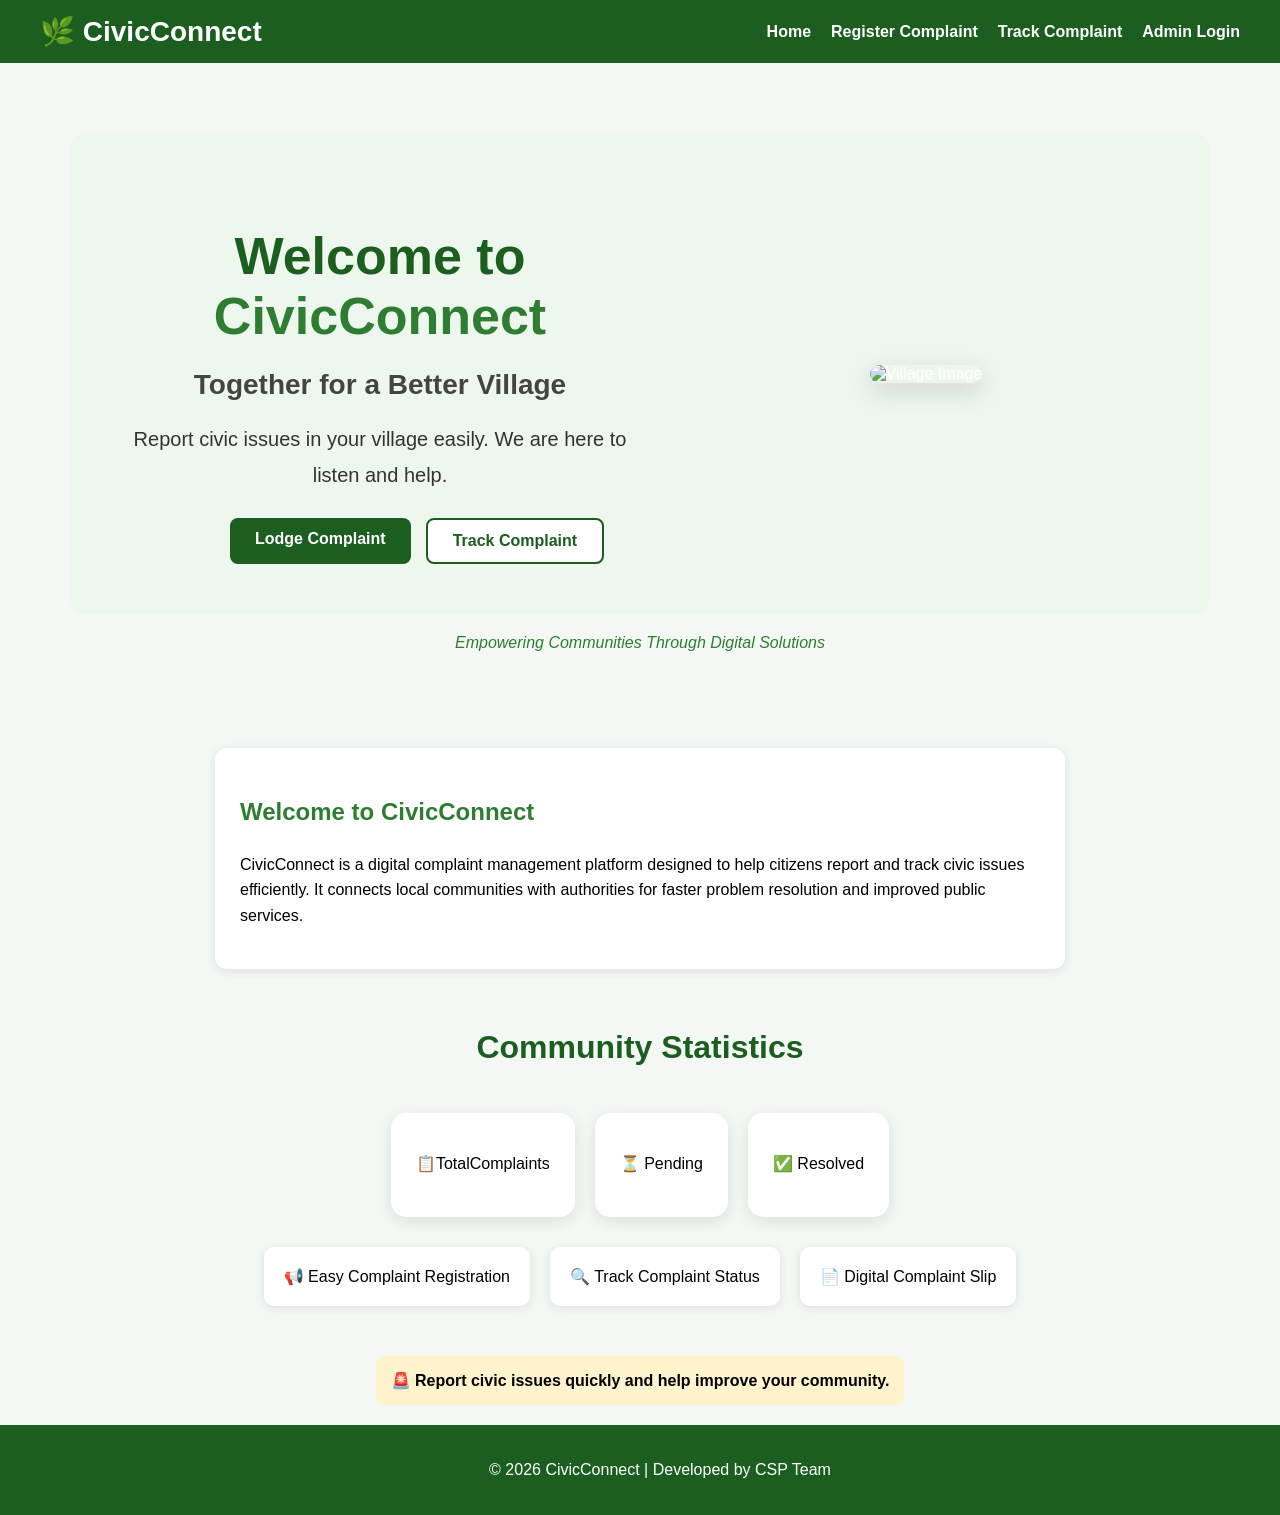
==== index.html @ 71b3e4e4 "Add files via upload" ====
<!DOCTYPE html>
<html lang="en">
<head>
    <meta charset="UTF-8">
    <meta name="viewport" content="width=device-width, initial-scale=1.0">
    <title>CivicConnect</title>
    <link rel="stylesheet" href="style.css">
</head>
<body>
    <nav>
       <h2>🌿 CivicConnect</h2>

      <ul>
        <li><a href="index.html">Home</a></li>
        <li><a href="complaint.html">Register Complaint</a></li>
        <li><a href="track.html">Track Complaint</a></li>
        <li><a href="admin.html">Admin Login</a></li>
      </ul>
    </nav>

<div class="container">

   <section class="hero">

    <div class="hero-text">
        <h1>Welcome to <span>CivicConnect</span></h1>

        <h2>Together for a Better Village</h2>

        <p>
            Report civic issues in your village easily.
            We are here to listen and help.
        </p>

        <div class="hero-buttons">
            <a href="complaint.html" class="btn">Lodge Complaint</a>
            <a href="track.html" class="btn secondary-btn">Track Complaint</a>
        </div>
    </div>

    <div class="hero-image">
        <img src="images/Village.png" alt="Village Image">
    </div>

</section>
<p class="motto">
    Empowering Communities Through Digital Solutions
</p>

</div>
<div class="welcome-box">

    <h2>Welcome to CivicConnect</h2>

    <p>
        CivicConnect is a digital complaint management platform
        designed to help citizens report and track civic issues
        efficiently. It connects local communities with authorities
        for faster problem resolution and improved public services.
    </p>

</div>
<h2 class="section-title">Community Statistics</h2>
<div class="cards">

    <div class="card">
        
        <p>📋TotalComplaints</p>
        <h3 id="totalComplaints"></h3>
    </div>

    <div class="card">
          <p>⏳ Pending</p>
            <h3 id="pendingComplaints"></h3>
    </div>

    <div class="card">
          <p>✅ Resolved</p>
          <h3 id ="resolvedComplaints"></h3>
    </div>

    
</div>
<div class="features">

    <div class="feature">
        📢 Easy Complaint Registration
    </div>

    <div class="feature">
        🔍 Track Complaint Status
    </div>

    <div class="feature">
        📄 Digital Complaint Slip
    </div>

</div>
<div class="announcement">
    🚨 Report civic issues quickly and help improve your community.
</div>
<footer>
    <p>© 2026 CivicConnect | Developed by CSP Team</p>
</footer>
<script>
async function loadHomeStats(){

    const res = await fetch("http://127.0.0.1:5000/stats");
    const data = await res.json();

    document.getElementById("totalComplaints").innerText = data.total;
    document.getElementById("pendingComplaints").innerText = data.pending;
    document.getElementById("resolvedComplaints").innerText = data.resolved;
}

loadHomeStats();
</script>
<script src="script.js"></script>
</body>
</html>
---- style.css ----
body{
    margin:0;
    font-family:Arial, sans-serif;
    background:#f4f8f4;
}

.container{
    text-align:center;
    padding:50px;
    margin-top:0;
}

h1{
    color:#2e7d32;
    font-size:48px;
}

.subtitle{
    font-size:22px;
    color:#444;
}

.tagline{
    color:#666;
    margin-bottom:30px;
}

button{
    background:#2e7d32;
    color:white;
    border:none;
    padding:12px 25px;
    border-radius:8px;
    cursor:pointer;
    font-size:16px;
    transition:0.3s;
}

button:hover{
    transform:scale(1.05);
    background:#1b5e20 ;
    transform:translateY(-2px) ;
    transition:0.3s;
}

.categories{
    margin-top:60px;
}

.cards{
    display:flex;
    flex-wrap:wrap;
    justify-content:center;
    gap:20px;
    margin-top:20px;
}

.card{
    background:white;
    padding:25px;
    border-radius:15px;
    box-shadow:0px 4px 15px rgba(0,0,0,0.1);
    text-align:center;
    transition:0.3s;
}

.card:hover{
    transform:translateY(-5px);
}
.card h3{
    color:#2e7d32;
}
input,
select,
textarea{
    width:300px;
    padding:10px;
    margin:5px;
    border-radius:5px;
    border:1px solid #ccc;
}
nav{
    background:#1b5e20;
    color:white;
    display:flex;
    justify-content:space-between;
    align-items:center;
    padding:15px 40px;
}

nav h2{
    margin:0;
    color:white;
    font-size:28px;
}

nav ul{
    list-style:none;
    display:flex;
    gap:20px;
    margin:0;
    padding:0;
}

nav a{
    color:white;
    text-decoration:none;
    font-weight:bold;
    font-size:16px;
}

nav a:hover{
    text-decoration:underline;
}
footer{
    background:#1b5e20;
    color:white;
    text-align:center;
    padding:20px;
    margin-top:30px;
    width:100%;
}
.hero{
    padding:40px 20px;
}

.hero h1{
    font-size:45px;
    margin-bottom:10px;
}

.subtitle{
    font-size:22px;
    color:#444;
}

.tagline{
    font-size:18px;
    color:#666;
    margin-bottom:30px;
}
.form-card{
    background:white;
    width:90%;
    max-width:950px ;
    margin:auto;
    padding:30px;
    border-radius:12px;
    box-shadow:0px 2px 10px rgba(0,0,0,0.15);
}
.hero{
    background: linear-gradient(135deg,#1b5e20,#2e7d32);
    color:white;
    padding:50px 20px;
    border-radius:15px;
    margin-top:20px;
}

.hero h1{
    font-size:45px;
    margin-bottom:10px;
    color: white;
}

.subtitle{
    font-size:24px;
    color:#f0fdf4
}

.tagline{
    font-size:18px;
    color:#e8f5e9;
}
.welcome-box{
    background:white;
    padding:25px;
    margin:30px auto;
    border-radius:12px;
    box-shadow:0px 2px 10px rgba(0,0,0,0.1);
    max-width:800px;
    font-size:16px;
    line-height:1.6;
}

.welcome-box h2{
    color:#2e7d32;
}
.announcement{
    background:#fff3cd;
    padding:15px;
    margin:20px auto;
    max-width:800px;
    border-radius:8px;
    font-weight:bold;
}
.hero{
    display:flex;
    justify-content:space-between;
    align-items:center;
    padding:50px;
    background:#eef7ee;
    border-radius:15px;
    margin:20px;
}

.hero-text{
    width:50%;
}

.hero-text h1{
    font-size:52px;
    color:#1b5e20;
    margin-bottom:10px;
    font-weight:700 ;
}

.hero-text span{
    color:#2e7d32;
}

.hero-text h2{
    font-size:28px;
    color:#444;
    margin-bottom:20px;
}

.hero-text p{
    font-size:20px;
    line-height:1.8;
    margin-bottom:25px;
    color:#333333;
    font-weight:500;
}

.hero-buttons{
    display:flex;
    gap:15px;
    margin-left:110px;
}

.btn{
    background:#1b5e20;
    color:white;
    padding:12px 25px;
    text-decoration:none;
    border-radius:8px;
    font-weight:bold;
    transition:0.3s ;
}
.btn:hover{
    transform:translateY(-3px);
}

.secondary-btn{
    background:white;
    color:#1b5e20;
    border:2px solid #1b5e20;
}

.hero-image{
    width:45%;
    text-align:center;
}

.hero-image img{
    width:100%;
    max-width:450px;
    border-radius:20px ;
    box-shadow:0px 8px 25px rgba(0,0,0,0.15) ;
}
.hero-image img{
    width:100%;
    max-width:600px;
    transition:0.3s;
}

.hero-image img:hover{
    transform:scale(1.03);
}
.features{
    display:flex;
    justify-content:center;
    gap:20px;
    margin:30px 0;
}

.feature{
    background:white;
    padding:20px;
    border-radius:10px;
    box-shadow:0px 2px 10px rgba(0,0,0,0.1);
}
.section-title{
    text-align:center;
    color:#1b5e20;
    font-size:32px;
    margin-top:30px;
}
.motto{
    color:#2e7d32;
    font-style:italic;
    margin-top:10px;
}
/* Complaint Page */

.complaint-container{
    max-width:800px;
    margin:40px auto;
    background:#ffffff;
    padding:30px;
    border-radius:20px;
    box-shadow:0 5px 20px rgba(0,0,0,0.1);
    width:90% ;
}

.complaint-container h1{
    text-align:center;
    color:#2e7d32;
    margin-bottom:10px;
}

.subtitle{
    text-align:center;
    color:#666;
    margin-bottom:30px;
}

label{
    display:block;
    margin-top:15px;
    font-weight:bold;
    font-size:16px ;
    font-weight:600 ;
    color: #333;
}

input,
select,
textarea{
    width:100%;
    padding:12px;
    margin-top:5px;
    border:1px solid #ddd;
    border-radius:8px;
    box-sizing:border-box;
}

.submit-btn{
    background:#2e7d32;
    color:white;
    border:none;
    padding:14px 30px;
    border-radius:8px;
    margin-top:20px;
    cursor:pointer;
    font-size:16px;
    font-weight: bold;
}

.submit-btn:hover{
    background:#1b5e20;
}
.form-header{
    height:8px;
    background:#2e7d32;
    border-radius:10px 10px 0 0;
    margin:-30px -30px 20px -30px;
}
.complaint-layout{
    display:flex;
    gap:50px;
    align-items:flex-start;
}

.form-section{
    flex:3;
}

.category-section{
    background:#f1f8f4;
    border-left:4px solid #2e7d32;
    border-radius:12px;
    padding:20px;
}
input,
select,
textarea{
    width:100%;
    box-sizing:border-box;
}

.form-section{
    flex:2;
}

.category-section{
    flex:1;
    background:#f8f9fa;
    padding:20px;
    border-radius:15px;
    box-shadow:0 4px 10px rgba(0,0,0,0.08);
    min-height:280px ;
}

.category-section h3{
    color:#2e7d32;
    margin-bottom:15px;
}

.category-section p{
    margin:12px 0;
    font-weight:500;
}
.note{
    margin-top:20px;
    padding:12px;
    background:#e8f5e9;
    border-radius:8px;
    color:#2e7d32;
}
.complaint-container{
    display:flex;
    gap:30px;
    justify-content:center;
    align-items:flex-start;
    max-width:1100px;
    margin:auto;
    padding:40px 20px;
}

.form-section{
    flex:2;
}

.category-section{
    flex:1;
    background:white;
    padding:20px;
    border-radius:12px;
    box-shadow:0 4px 15px rgba(0,0,0,0.1);
}
input,
select,
textarea{
    width:100%;
    padding:12px;
    border:1px solid #ccc;
    border-radius:8px;
    margin-top:5px;
}

input:focus,
select:focus,
textarea:focus{
    border-color:#2e7d32;
    outline:none;
    box-shadow:0 0 5px rgba(46,125,50,0.3);
}
.category-card{
    background:white;
    padding:25px;
    border-radius:15px;
    box-shadow:0 4px 15px rgba(0,0,0,0.08);
}
.complaint-layout{
    display:flex;
    gap:30px;
    align-items:flex-start;
}

.form-section{
    width: 60%;
    flex: 4;
}
.right-panel{
    width: 40%;
}

.category-section{
    background: linear-gradient(135deg,#f5fff5,#e8f5e9);
    padding: 25px;
    border-radius: 15px;
    box-shadow: 0 5px 15px rgba(0,0,0,0.1);
    border-left: 5px solid #2e7d32;
    flex: 1;
    max-width:250px ;
}
.category-section h3{
    color:#1b5e20;
    margin-bottom:15px;
}

.category-section p{
    margin:12px 0;
}
@media (max-width: 768px) {
  .complaint-layout {
    flex-direction: column;
  }
}
.right-panel{
    display:flex;
    flex-direction:column;
    gap:20px;
}

.category-section{
    background:#ffffff;
    padding:20px;
    border-radius:12px;
    box-shadow:0 2px 10px rgba(0,0,0,0.08);
}

.info-box{
    background:#f1f8f4;
    padding:15px;
    border-radius:12px;
    border-left:4px solid #2e7d32;
    box-shadow:0 2px 10px rgba(0,0,0,0.08);
    max-width:250 px ;
}
.right-panel{
    display:flex;
    flex-direction:column;
    gap:20px;
}

.category-section{
    background:#ffffff;
    padding:20px;
    border-radius:12px;
    box-shadow:0 2px 10px rgba(0,0,0,0.08);
}

.info-box{
    background:#f1f8f4;
    padding:15px;
    border-radius:12px;
    border-left:4px solid #2e7d32;
    box-shadow:0 2px 10px rgba(0,0,0,0.08);
}
.category-section,
.info-box{
    background:#f8fff8;
    padding:20px;
    border-radius:12px;
    box-shadow:0 3px 10px rgba(0,0,0,0.08);
}
.track-card{
    max-width:700px;
    margin:50px auto;
    background:white;
    padding:30px;
    border-radius:15px;
    box-shadow:0 4px 15px rgba(0,0,0,0.1);
}

.track-card h1{
    text-align:center;
    color:#2e7d32;
}

.track-card input{
    width:100%;
    margin-bottom:15px;
}

.status-box{
    margin-top:30px;
    padding:20px;
    background:#f8fff8;
    border-left:5px solid #2e7d32;
    border-radius:10px;
    text-align:left;
}

.progress{
    margin-top:15px;
    line-height:2;
}
.track-container{
    max-width:900px;
    margin:auto;
}

.status-card,
.history-card{
    background:white;
    padding:25px;
    border-radius:15px;
    box-shadow:0 4px 15px rgba(0,0,0,0.08);
    margin-top:25px;
    text-align:left;
}

.status-header{
    display:flex;
    justify-content:space-between;
    align-items:center;
}

.status-badge{
    background:#fff3cd;
    color:#856404;
    padding:8px 18px;
    border-radius:30px;
    font-weight:bold;
    box-shadow:0 2px 8px rgba(0,0,0,0.08) ;
}

.history-card p{
    margin:12px 0;
}
.track-search{
    display:flex;
    gap:10px;
    justify-content:center;
    margin:25px auto;
    max-width:700px ;

}

.track-search input{
    flex:1;
}
.track-main-card{
    background:white;
    max-width:950px;
    margin:40px auto;
    padding:40px;
    border-radius:20px;
    box-shadow:0 8px 25px rgba(0,0,0,0.08);
}
.timeline{
    border-left:3px solid #2e7d32;
    padding-left:20px;
}

.timeline p{
    margin:15px 0;
}
.thanks-box{
    background:#e8f5e9;
    padding:15px;
    margin-top:20px;
    border-radius:10px;
    color:#1b5e20;
    font-weight:500;
}
.admin-card{
    max-width:500px;
    margin:60px auto;
    background:white;
    padding:35px;
    border-radius:20px;
    box-shadow:0 5px 20px rgba(0,0,0,0.1);
}

.admin-card h1{
    text-align:center;
    color:#2e7d32;
    margin-bottom:10px;
}

.admin-card .subtitle{
    text-align:center;
    color:#666;
    margin-bottom:25px;
}

.admin-card label{
    display:block;
    margin-top:15px;
    font-weight:600;
}

.login-btn{
    width:100%;
    margin-top:25px;
    padding:14px;
    font-size:16px;
    font-weight:bold;
}
.admin-note{
    text-align:center;
    margin-top:20px;
    color:#666;
    font-size:14px;
}
html, body{
    height:100%;
}

body{
    display:flex;
    flex-direction:column;
}

footer{
    margin-top:auto;
}
/* Dashboard */

.dashboard-title{
    text-align:center;
    color:#1b5e20;
    margin-bottom:20px;
    margin-top:0 ;
}

.dashboard-cards{
    display:flex;
    gap:20px;
    justify-content:center;
    flex-wrap:wrap;
    margin-bottom:30px;
}

.dashboard-card{
    background:white;
    padding:20px;
    border-radius:15px;
    text-align:center;
    box-shadow:0 4px 15px rgba(0,0,0,0.08);
    min-height:160px ;
    display: flex;
    flex-direction:column ;
    justify-content: center;
    flex: 1;
    box-sizing: border-box;
}

.dashboard-card h3{
    margin-bottom:18px;
}

.dashboard-card p{
    font-size:30px;
    font-weight:bold;
    margin-top:10px ;
}

.total{
    border-top:5px solid #2196f3;
}

.pending{
    border-top:5px solid #ff9800;
}

.progress{
    border-top:5px solid #ffc107;
}

.resolved{
    border-top:5px solid #4caf50;
}

.dashboard-table{
    background:white;
    padding:25px;
    border-radius:15px;
    box-shadow:0 4px 15px rgba(0,0,0,0.08);
    overflow:hidden ;
}

.dashboard-table h2{
    color:#1b5e20;
    margin-bottom:20px;
}

.dashboard-table table{
    width:100%;
    border-collapse:collapse;
    font-size: 14px;
}

.dashboard-table th{
    background:#14532d;
    color:white;
    padding:10px;
    font-size:14px ;
}

.dashboard-table td{
    padding:10px;
    border-bottom:1px solid #ddd;
    font-size:13px ;
} 
.dashboard-card:hover{
    transform: translateY(-5px);
    transition: 0.3s;
}

.status-pending{
    color:#ff9800;
    font-weight:bold;
}

.status-progress{
    color:#2196f3;
    font-weight:bold;
}

.status-resolved{
    color:#4caf50;
    font-weight:bold;
}
.activity-card{
    background:white;
    margin-top:25px;
    padding:25px;
    border-radius:15px;
    box-shadow:0 4px 15px rgba(0,0,0,0.08);
    text-align:left;
}

.activity-card h2{
    color:#1b5e20;
    margin-bottom:15px;
}

.activity-card p{
    margin:12px 0;
}
.welcome-admin{
    background:linear-gradient(135deg,#1b5e20,#2e7d32);
    color:white;
    padding:25px;
    border-radius:15px;
    margin-bottom:25px;
    text-align:left;
}

.welcome-admin h2{
    margin-bottom:10px;
    color:white;
}
.dashboard-header{
    display:flex;
    justify-content:space-between;
    align-items:center;
    margin-bottom:1px;
}

.logout-btn{
    background:#d32f2f;
}

.logout-btn:hover{
    background:#b71c1c;
}
.activity-list{
    list-style:none;
    padding-left:0;
}

.activity-list li{
    padding:12px 0;
    border-bottom:1px solid #eee;
}
.quick-info{
    display:flex;
    justify-content:space-around;
    background:white;
    padding:15px;
    border-radius:12px;
    margin-bottom:20px;
    box-shadow:0 3px 10px rgba(0,0,0,0.08);
}
.dashboard-table tr:hover{
    background:#f5fff5;
}
@media (max-width:768px){

    nav{
        flex-direction:column;
        gap:10px;
        padding:15px;
    }

    nav ul{
        flex-wrap:wrap;
        justify-content:center;
    }

    .hero{
        flex-direction:column;
        text-align:center;
    }

    .hero-text,
    .hero-image{
        width:100%;
    }

    .hero-buttons{
        margin-left:0;
        justify-content:center;
    }

    .cards,
    .dashboard-cards{
        flex-direction:column;
        align-items:center;
    }

    .complaint-layout{
        flex-direction:column;
    }

    .form-section,
    .right-panel{
        width:100%;

    }

    table{
        display:block;
        overflow-x:auto;
    }
}
.chart-card{
    background:white;
    padding:20px;
    border-radius:15px;
    margin-bottom:25px;
    box-shadow:0 4px 15px rgba(0,0,0,0.08);
    width:450px ;
    height:300px ;

}
.chart-card canvas{
    width: 100% !important; 
    height:220px !important ;
}
.dashboard-card:hover{
    transform:translateY(-5px);
}
.charts-container{
    display:flex;
    gap:20px;
    justify-content:center;
    flex-wrap:wrap;
    margin-top:30px;
}
.charts-container{
    display:flex;
    gap:20px;
    justify-content:center;
    flex-wrap:wrap;
    margin:30px 0;
}

.chart-card{
    width:420px;
    height:300px;
    background:white;
    padding:20px;
    border-radius:15px;
    box-shadow:0 4px 10px rgba(0,0,0,0.1);
}

.chart-card canvas{
    max-height:220px;
}
.dashboard-layout{
    display:flex;
    min-height:100vh;
}

.sidebar{
    width:220px;
    background:#14532d;
    color:white;
    padding:20px;

}

.sidebar a{
    display:block;
    color:white;
    text-decoration:none;
    padding:12px;
    margin:10px 0;
    border-radius:8px;
    transition:0.3s;
}
.sidebar a.active{
    background: #1f7a3f;
    font-weight: bold;
}

.sidebar a:hover{
    background:#1f7a3f;
    transform:translateX(5px) ;
}
.sidebar h2{
    margin-bottom:40px ;
}

.main-content{
    flex:1;
    padding:30px;
}
.charts-row{
    display:flex;
    gap:20px;
    margin-top:20px;
}

.chart-card{
    flex:1;
    background:white;
    padding:20px;
    border-radius:12px;
}
.status-pending{
    background: #fff3cd;
    color: #856404;
    padding: 5px 12px;
    border-radius: 20px;
    font-size: 13px;
    font-weight: 600;
}

.status-progress{
    background: #d1ecf1;
    color: #0c5460;
    padding: 5px 12px;
    border-radius: 20px;
    font-size: 13px;
    font-weight: 600;
}

.status-resolved{
    background: #d4edda;
    color: #155724;
    padding: 5px 12px;
    border-radius: 20px;
    font-size: 13px;
    font-weight: 600;
}
.dashboard-layout{
    display: flex;
}
.sidebar{
    width: 220px;
    min-height: 100vh;
    background:#14532d ;
    color: white;
    padding:20px ;
    position: fixed;
    top:0 ;
    left:0 ;
    display: flex;
    flex-direction: column;
}
.sidebar-bottom{
    margin-top: 200px;
}

.main-content{
    flex: 1;
    padding:30px;
    margin-left:270px ;
}
.bottom-section{
    display:flex;
    gap:20px;
    margin-top:20px;
}

.activity-card,
.summary-card{
    flex:1;
    background:white;
    padding:20px;
    border-radius:12px;
    box-shadow:0 3px 10px rgba(0,0,0,0.08);
}
.search-box{
    display:flex;
    gap:10px;
    margin:20px 0;
}

.search-box input{
    flex:1;
}
.mini-cards{
    display:flex;
    gap:15px;
    margin-bottom:20px;
}

.mini-card{
    background:white;
    padding:15px;
    border-radius:12px;
    flex:1;
    text-align:center;
    box-shadow:0 3px 10px rgba(0,0,0,0.08);
}
.dashboard-table table{
    width:100%;
    table-layout: auto;
    border-collapse:collapse;
}

.dashboard-table th,
.dashboard-table td{
    padding:18px 35px;
    text-align:left;
    white-space: nowrap;
    letter-spacing:0.5px ;
}
.dashboard-table tr:hover{
    background:#f8fff8 ;

}
table{
    width:100%;
    border-collapse:collapse;
    margin-top:20px;
}

table th,
table td{
    padding:18px 25px;
    text-align:left;
}

.dashboard-table{
    width:100%;
    overflow-x:auto;
    background: white;
    padding: 25px;
    border-radius:15px ;
    box-shadow:0 4px 15px rgba(0,0,0,0.08) ;
}
.complaints-page{
    width: 100%;
}
h1{
    font-size: 38px;
}
.receipt-card{
    margin-top:30px;
    background:#f8fff8;
    padding:25px;
    border-radius:15px;
    border-left:5px solid #2e7d32;
    box-shadow:0 4px 15px rgba(0,0,0,0.08);
}

.receipt-card h2{
    color:#2e7d32;
}
@media print {

    body *{
        visibility:hidden;
    }

    #receipt,
    #receipt *{
        visibility:visible;
    }

    #receipt{
        position:absolute;
        left:0;
        top:0;
        width:100%;
        padding:20px;
        box-shadow:none;
    }

}
.receipt-card{
    margin-top:20px;
    padding:25px;
    background:#f8fff8;
    border-left:5px solid #2e7d32;
    border-radius:15px;
    box-shadow:0 5px 15px rgba(0,0,0,0.1);
    text-align:left;
    border-top:5px solid #2e7d32 ;
    text-align: left;
    animation: fadeIn 0.5s ease;
}
@keyframes fadeIn{
    from{
        opacity:0;
        transform:translateY(20px);
    }
    to{
        opacity:1;
        transform:translateY(0);
    }
}
label{
    color: #1b5e20;
}
.area-grid {
    display: grid;
    grid-template-columns: repeat(auto-fit, minmax(220px, 1fr));
    gap: 20px;
    margin-top: 20px;
}

.area-card {
    background: white;
    padding: 12px;
    border-radius: 10px;
    box-shadow: 0 2px 6px rgba(0,0,0,0.1);
    text-align: center;
    transition: 0.2s;
    font-size: 14px;
}

.area-card h3 {
    font-size: 16px;
    margin: 5px 0;
}

.area-card p {
    margin: 5px 0;
    font-size: 13px;
    color: #555;
}

.area-card button {
    margin-top: 8px;
    padding: 6px 10px;
    font-size: 13px;
    background: green;
    color: white;
    border: none;
    border-radius: 5px;
    cursor: pointer;
}

.area-card:hover {
    transform: scale(1.03);
}
.complaint-card {
    background: #fff;
    padding: 12px;
    margin: 10px 0;
    border-radius: 8px;
    box-shadow: 0 2px 5px rgba(0,0,0,0.1);
}
.complaint-row{
    display:grid;
    grid-template-columns: 2fr 1fr 1fr 1fr 1fr 1fr 1fr;
    justify-content:space-between;
    align-items:center;
    gap:20px;
    padding:12px 20px;
}
.complaint-header{
    font-weight:bold;
    background:#f3f4f6;
    border-radius:10px;
    margin-bottom:10px;
}
.complaint-card{
    background:white;
    margin-bottom:8px;
    border-radius:10px;
    box-shadow:0 2px 8px rgba(0,0,0,0.1);
    padding: 0;
}

.complaint-row span{
    flex:1;
    font-size:14px;
}
.status-pending{
    color:#ff9800;
    font-weight:bold;
}

.status-resolved{
    color:#4caf50;
    font-weight:bold;
}
.download-btn {
    margin: 10px 0 20px 0;
    padding: 10px 16px;
    background: #2563eb;
    color: white;
    border: none;
    border-radius: 8px;
    cursor: pointer;
    transition: 0.2s;
}

.download-btn:hover {
    background: #1d4ed8;
    transform: translateY(-2px);
}
.reports-header {
    display: flex;
    justify-content: space-between;
    align-items: center;
    flex-wrap: wrap;
    gap: 10px;
}
.track-box {
    display: flex;
    gap: 12px;
    margin-bottom: 20px;
    align-items: center;
}

.track-box input {
    padding:10px 12px;
    width:550px;
    height:45px ;
    font-size:20px;
    border-radius: 8px;
    border:1px solid #ccc ;
}

.track-box button {
    padding: 8px 12px;
    background: #2563eb;
    color: white;
    border: none;
    border-radius: 6px;
    cursor: pointer;
}

.track-card {
    background: white;
    padding: 15px;
    border-radius: 10px;
    box-shadow: 0 2px 8px rgba(0,0,0,0.1);
}
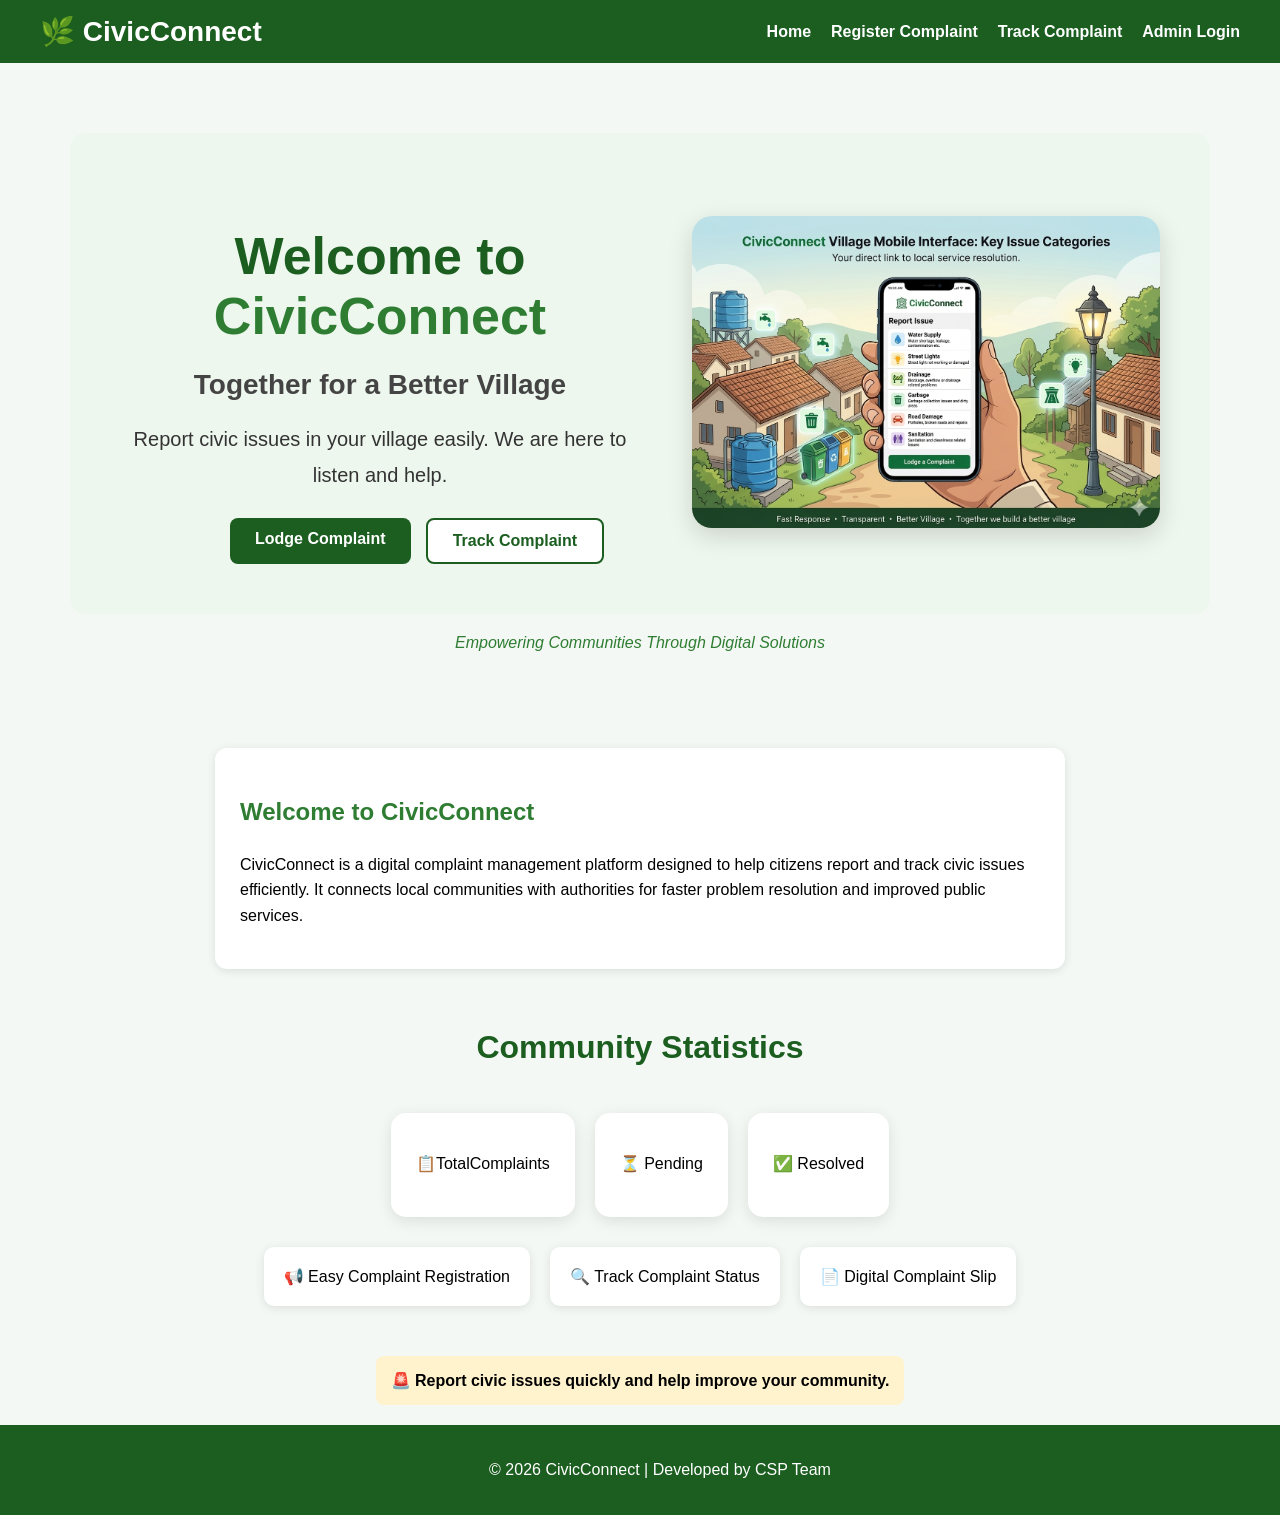
==== commit 3d362a05: "first commit" ====
--- a/index.html
+++ b/index.html
@@ -1,120 +1,120 @@
-<!DOCTYPE html>
-<html lang="en">
-<head>
-    <meta charset="UTF-8">
-    <meta name="viewport" content="width=device-width, initial-scale=1.0">
-    <title>CivicConnect</title>
-    <link rel="stylesheet" href="style.css">
-</head>
-<body>
-    <nav>
-       <h2>🌿 CivicConnect</h2>
-
-      <ul>
-        <li><a href="index.html">Home</a></li>
-        <li><a href="complaint.html">Register Complaint</a></li>
-        <li><a href="track.html">Track Complaint</a></li>
-        <li><a href="admin.html">Admin Login</a></li>
-      </ul>
-    </nav>
-
-<div class="container">
-
-   <section class="hero">
-
-    <div class="hero-text">
-        <h1>Welcome to <span>CivicConnect</span></h1>
-
-        <h2>Together for a Better Village</h2>
-
-        <p>
-            Report civic issues in your village easily.
-            We are here to listen and help.
-        </p>
-
-        <div class="hero-buttons">
-            <a href="complaint.html" class="btn">Lodge Complaint</a>
-            <a href="track.html" class="btn secondary-btn">Track Complaint</a>
-        </div>
-    </div>
-
-    <div class="hero-image">
-        <img src="images/Village.png" alt="Village Image">
-    </div>
-
-</section>
-<p class="motto">
-    Empowering Communities Through Digital Solutions
-</p>
-
-</div>
-<div class="welcome-box">
-
-    <h2>Welcome to CivicConnect</h2>
-
-    <p>
-        CivicConnect is a digital complaint management platform
-        designed to help citizens report and track civic issues
-        efficiently. It connects local communities with authorities
-        for faster problem resolution and improved public services.
-    </p>
-
-</div>
-<h2 class="section-title">Community Statistics</h2>
-<div class="cards">
-
-    <div class="card">
-        
-        <p>📋TotalComplaints</p>
-        <h3 id="totalComplaints"></h3>
-    </div>
-
-    <div class="card">
-          <p>⏳ Pending</p>
-            <h3 id="pendingComplaints"></h3>
-    </div>
-
-    <div class="card">
-          <p>✅ Resolved</p>
-          <h3 id ="resolvedComplaints"></h3>
-    </div>
-
-    
-</div>
-<div class="features">
-
-    <div class="feature">
-        📢 Easy Complaint Registration
-    </div>
-
-    <div class="feature">
-        🔍 Track Complaint Status
-    </div>
-
-    <div class="feature">
-        📄 Digital Complaint Slip
-    </div>
-
-</div>
-<div class="announcement">
-    🚨 Report civic issues quickly and help improve your community.
-</div>
-<footer>
-    <p>© 2026 CivicConnect | Developed by CSP Team</p>
-</footer>
-<script>
-async function loadHomeStats(){
-
-    const res = await fetch("http://127.0.0.1:5000/stats");
-    const data = await res.json();
-
-    document.getElementById("totalComplaints").innerText = data.total;
-    document.getElementById("pendingComplaints").innerText = data.pending;
-    document.getElementById("resolvedComplaints").innerText = data.resolved;
-}
-
-loadHomeStats();
-</script>
-<script src="script.js"></script>
-</body>
+<!DOCTYPE html>
+<html lang="en">
+<head>
+    <meta charset="UTF-8">
+    <meta name="viewport" content="width=device-width, initial-scale=1.0">
+    <title>CivicConnect</title>
+    <link rel="stylesheet" href="style.css">
+</head>
+<body>
+    <nav>
+       <h2>🌿 CivicConnect</h2>
+
+      <ul>
+        <li><a href="index.html">Home</a></li>
+        <li><a href="complaint.html">Register Complaint</a></li>
+        <li><a href="track.html">Track Complaint</a></li>
+        <li><a href="admin.html">Admin Login</a></li>
+      </ul>
+    </nav>
+
+<div class="container">
+
+   <section class="hero">
+
+    <div class="hero-text">
+        <h1>Welcome to <span>CivicConnect</span></h1>
+
+        <h2>Together for a Better Village</h2>
+
+        <p>
+            Report civic issues in your village easily.
+            We are here to listen and help.
+        </p>
+
+        <div class="hero-buttons">
+            <a href="complaint.html" class="btn">Lodge Complaint</a>
+            <a href="track.html" class="btn secondary-btn">Track Complaint</a>
+        </div>
+    </div>
+
+    <div class="hero-image">
+        <img src="images/Village.png" alt="Village Image">
+    </div>
+
+</section>
+<p class="motto">
+    Empowering Communities Through Digital Solutions
+</p>
+
+</div>
+<div class="welcome-box">
+
+    <h2>Welcome to CivicConnect</h2>
+
+    <p>
+        CivicConnect is a digital complaint management platform
+        designed to help citizens report and track civic issues
+        efficiently. It connects local communities with authorities
+        for faster problem resolution and improved public services.
+    </p>
+
+</div>
+<h2 class="section-title">Community Statistics</h2>
+<div class="cards">
+
+    <div class="card">
+        
+        <p>📋TotalComplaints</p>
+        <h3 id="totalComplaints"></h3>
+    </div>
+
+    <div class="card">
+          <p>⏳ Pending</p>
+            <h3 id="pendingComplaints"></h3>
+    </div>
+
+    <div class="card">
+          <p>✅ Resolved</p>
+          <h3 id ="resolvedComplaints"></h3>
+    </div>
+
+    
+</div>
+<div class="features">
+
+    <div class="feature">
+        📢 Easy Complaint Registration
+    </div>
+
+    <div class="feature">
+        🔍 Track Complaint Status
+    </div>
+
+    <div class="feature">
+        📄 Digital Complaint Slip
+    </div>
+
+</div>
+<div class="announcement">
+    🚨 Report civic issues quickly and help improve your community.
+</div>
+<footer>
+    <p>© 2026 CivicConnect | Developed by CSP Team</p>
+</footer>
+<script>
+async function loadHomeStats(){
+
+    const res = await fetch("http://127.0.0.1:5000/stats");
+    const data = await res.json();
+
+    document.getElementById("totalComplaints").innerText = data.total;
+    document.getElementById("pendingComplaints").innerText = data.pending;
+    document.getElementById("resolvedComplaints").innerText = data.resolved;
+}
+
+loadHomeStats();
+</script>
+<script src="script.js"></script>
+</body>
 </html>
--- a/style.css
+++ b/style.css
@@ -1,1342 +1,1342 @@
-body{
-    margin:0;
-    font-family:Arial, sans-serif;
-    background:#f4f8f4;
-}
-
-.container{
-    text-align:center;
-    padding:50px;
-    margin-top:0;
-}
-
-h1{
-    color:#2e7d32;
-    font-size:48px;
-}
-
-.subtitle{
-    font-size:22px;
-    color:#444;
-}
-
-.tagline{
-    color:#666;
-    margin-bottom:30px;
-}
-
-button{
-    background:#2e7d32;
-    color:white;
-    border:none;
-    padding:12px 25px;
-    border-radius:8px;
-    cursor:pointer;
-    font-size:16px;
-    transition:0.3s;
-}
-
-button:hover{
-    transform:scale(1.05);
-    background:#1b5e20 ;
-    transform:translateY(-2px) ;
-    transition:0.3s;
-}
-
-.categories{
-    margin-top:60px;
-}
-
-.cards{
-    display:flex;
-    flex-wrap:wrap;
-    justify-content:center;
-    gap:20px;
-    margin-top:20px;
-}
-
-.card{
-    background:white;
-    padding:25px;
-    border-radius:15px;
-    box-shadow:0px 4px 15px rgba(0,0,0,0.1);
-    text-align:center;
-    transition:0.3s;
-}
-
-.card:hover{
-    transform:translateY(-5px);
-}
-.card h3{
-    color:#2e7d32;
-}
-input,
-select,
-textarea{
-    width:300px;
-    padding:10px;
-    margin:5px;
-    border-radius:5px;
-    border:1px solid #ccc;
-}
-nav{
-    background:#1b5e20;
-    color:white;
-    display:flex;
-    justify-content:space-between;
-    align-items:center;
-    padding:15px 40px;
-}
-
-nav h2{
-    margin:0;
-    color:white;
-    font-size:28px;
-}
-
-nav ul{
-    list-style:none;
-    display:flex;
-    gap:20px;
-    margin:0;
-    padding:0;
-}
-
-nav a{
-    color:white;
-    text-decoration:none;
-    font-weight:bold;
-    font-size:16px;
-}
-
-nav a:hover{
-    text-decoration:underline;
-}
-footer{
-    background:#1b5e20;
-    color:white;
-    text-align:center;
-    padding:20px;
-    margin-top:30px;
-    width:100%;
-}
-.hero{
-    padding:40px 20px;
-}
-
-.hero h1{
-    font-size:45px;
-    margin-bottom:10px;
-}
-
-.subtitle{
-    font-size:22px;
-    color:#444;
-}
-
-.tagline{
-    font-size:18px;
-    color:#666;
-    margin-bottom:30px;
-}
-.form-card{
-    background:white;
-    width:90%;
-    max-width:950px ;
-    margin:auto;
-    padding:30px;
-    border-radius:12px;
-    box-shadow:0px 2px 10px rgba(0,0,0,0.15);
-}
-.hero{
-    background: linear-gradient(135deg,#1b5e20,#2e7d32);
-    color:white;
-    padding:50px 20px;
-    border-radius:15px;
-    margin-top:20px;
-}
-
-.hero h1{
-    font-size:45px;
-    margin-bottom:10px;
-    color: white;
-}
-
-.subtitle{
-    font-size:24px;
-    color:#f0fdf4
-}
-
-.tagline{
-    font-size:18px;
-    color:#e8f5e9;
-}
-.welcome-box{
-    background:white;
-    padding:25px;
-    margin:30px auto;
-    border-radius:12px;
-    box-shadow:0px 2px 10px rgba(0,0,0,0.1);
-    max-width:800px;
-    font-size:16px;
-    line-height:1.6;
-}
-
-.welcome-box h2{
-    color:#2e7d32;
-}
-.announcement{
-    background:#fff3cd;
-    padding:15px;
-    margin:20px auto;
-    max-width:800px;
-    border-radius:8px;
-    font-weight:bold;
-}
-.hero{
-    display:flex;
-    justify-content:space-between;
-    align-items:center;
-    padding:50px;
-    background:#eef7ee;
-    border-radius:15px;
-    margin:20px;
-}
-
-.hero-text{
-    width:50%;
-}
-
-.hero-text h1{
-    font-size:52px;
-    color:#1b5e20;
-    margin-bottom:10px;
-    font-weight:700 ;
-}
-
-.hero-text span{
-    color:#2e7d32;
-}
-
-.hero-text h2{
-    font-size:28px;
-    color:#444;
-    margin-bottom:20px;
-}
-
-.hero-text p{
-    font-size:20px;
-    line-height:1.8;
-    margin-bottom:25px;
-    color:#333333;
-    font-weight:500;
-}
-
-.hero-buttons{
-    display:flex;
-    gap:15px;
-    margin-left:110px;
-}
-
-.btn{
-    background:#1b5e20;
-    color:white;
-    padding:12px 25px;
-    text-decoration:none;
-    border-radius:8px;
-    font-weight:bold;
-    transition:0.3s ;
-}
-.btn:hover{
-    transform:translateY(-3px);
-}
-
-.secondary-btn{
-    background:white;
-    color:#1b5e20;
-    border:2px solid #1b5e20;
-}
-
-.hero-image{
-    width:45%;
-    text-align:center;
-}
-
-.hero-image img{
-    width:100%;
-    max-width:450px;
-    border-radius:20px ;
-    box-shadow:0px 8px 25px rgba(0,0,0,0.15) ;
-}
-.hero-image img{
-    width:100%;
-    max-width:600px;
-    transition:0.3s;
-}
-
-.hero-image img:hover{
-    transform:scale(1.03);
-}
-.features{
-    display:flex;
-    justify-content:center;
-    gap:20px;
-    margin:30px 0;
-}
-
-.feature{
-    background:white;
-    padding:20px;
-    border-radius:10px;
-    box-shadow:0px 2px 10px rgba(0,0,0,0.1);
-}
-.section-title{
-    text-align:center;
-    color:#1b5e20;
-    font-size:32px;
-    margin-top:30px;
-}
-.motto{
-    color:#2e7d32;
-    font-style:italic;
-    margin-top:10px;
-}
-/* Complaint Page */
-
-.complaint-container{
-    max-width:800px;
-    margin:40px auto;
-    background:#ffffff;
-    padding:30px;
-    border-radius:20px;
-    box-shadow:0 5px 20px rgba(0,0,0,0.1);
-    width:90% ;
-}
-
-.complaint-container h1{
-    text-align:center;
-    color:#2e7d32;
-    margin-bottom:10px;
-}
-
-.subtitle{
-    text-align:center;
-    color:#666;
-    margin-bottom:30px;
-}
-
-label{
-    display:block;
-    margin-top:15px;
-    font-weight:bold;
-    font-size:16px ;
-    font-weight:600 ;
-    color: #333;
-}
-
-input,
-select,
-textarea{
-    width:100%;
-    padding:12px;
-    margin-top:5px;
-    border:1px solid #ddd;
-    border-radius:8px;
-    box-sizing:border-box;
-}
-
-.submit-btn{
-    background:#2e7d32;
-    color:white;
-    border:none;
-    padding:14px 30px;
-    border-radius:8px;
-    margin-top:20px;
-    cursor:pointer;
-    font-size:16px;
-    font-weight: bold;
-}
-
-.submit-btn:hover{
-    background:#1b5e20;
-}
-.form-header{
-    height:8px;
-    background:#2e7d32;
-    border-radius:10px 10px 0 0;
-    margin:-30px -30px 20px -30px;
-}
-.complaint-layout{
-    display:flex;
-    gap:50px;
-    align-items:flex-start;
-}
-
-.form-section{
-    flex:3;
-}
-
-.category-section{
-    background:#f1f8f4;
-    border-left:4px solid #2e7d32;
-    border-radius:12px;
-    padding:20px;
-}
-input,
-select,
-textarea{
-    width:100%;
-    box-sizing:border-box;
-}
-
-.form-section{
-    flex:2;
-}
-
-.category-section{
-    flex:1;
-    background:#f8f9fa;
-    padding:20px;
-    border-radius:15px;
-    box-shadow:0 4px 10px rgba(0,0,0,0.08);
-    min-height:280px ;
-}
-
-.category-section h3{
-    color:#2e7d32;
-    margin-bottom:15px;
-}
-
-.category-section p{
-    margin:12px 0;
-    font-weight:500;
-}
-.note{
-    margin-top:20px;
-    padding:12px;
-    background:#e8f5e9;
-    border-radius:8px;
-    color:#2e7d32;
-}
-.complaint-container{
-    display:flex;
-    gap:30px;
-    justify-content:center;
-    align-items:flex-start;
-    max-width:1100px;
-    margin:auto;
-    padding:40px 20px;
-}
-
-.form-section{
-    flex:2;
-}
-
-.category-section{
-    flex:1;
-    background:white;
-    padding:20px;
-    border-radius:12px;
-    box-shadow:0 4px 15px rgba(0,0,0,0.1);
-}
-input,
-select,
-textarea{
-    width:100%;
-    padding:12px;
-    border:1px solid #ccc;
-    border-radius:8px;
-    margin-top:5px;
-}
-
-input:focus,
-select:focus,
-textarea:focus{
-    border-color:#2e7d32;
-    outline:none;
-    box-shadow:0 0 5px rgba(46,125,50,0.3);
-}
-.category-card{
-    background:white;
-    padding:25px;
-    border-radius:15px;
-    box-shadow:0 4px 15px rgba(0,0,0,0.08);
-}
-.complaint-layout{
-    display:flex;
-    gap:30px;
-    align-items:flex-start;
-}
-
-.form-section{
-    width: 60%;
-    flex: 4;
-}
-.right-panel{
-    width: 40%;
-}
-
-.category-section{
-    background: linear-gradient(135deg,#f5fff5,#e8f5e9);
-    padding: 25px;
-    border-radius: 15px;
-    box-shadow: 0 5px 15px rgba(0,0,0,0.1);
-    border-left: 5px solid #2e7d32;
-    flex: 1;
-    max-width:250px ;
-}
-.category-section h3{
-    color:#1b5e20;
-    margin-bottom:15px;
-}
-
-.category-section p{
-    margin:12px 0;
-}
-@media (max-width: 768px) {
-  .complaint-layout {
-    flex-direction: column;
-  }
-}
-.right-panel{
-    display:flex;
-    flex-direction:column;
-    gap:20px;
-}
-
-.category-section{
-    background:#ffffff;
-    padding:20px;
-    border-radius:12px;
-    box-shadow:0 2px 10px rgba(0,0,0,0.08);
-}
-
-.info-box{
-    background:#f1f8f4;
-    padding:15px;
-    border-radius:12px;
-    border-left:4px solid #2e7d32;
-    box-shadow:0 2px 10px rgba(0,0,0,0.08);
-    max-width:250 px ;
-}
-.right-panel{
-    display:flex;
-    flex-direction:column;
-    gap:20px;
-}
-
-.category-section{
-    background:#ffffff;
-    padding:20px;
-    border-radius:12px;
-    box-shadow:0 2px 10px rgba(0,0,0,0.08);
-}
-
-.info-box{
-    background:#f1f8f4;
-    padding:15px;
-    border-radius:12px;
-    border-left:4px solid #2e7d32;
-    box-shadow:0 2px 10px rgba(0,0,0,0.08);
-}
-.category-section,
-.info-box{
-    background:#f8fff8;
-    padding:20px;
-    border-radius:12px;
-    box-shadow:0 3px 10px rgba(0,0,0,0.08);
-}
-.track-card{
-    max-width:700px;
-    margin:50px auto;
-    background:white;
-    padding:30px;
-    border-radius:15px;
-    box-shadow:0 4px 15px rgba(0,0,0,0.1);
-}
-
-.track-card h1{
-    text-align:center;
-    color:#2e7d32;
-}
-
-.track-card input{
-    width:100%;
-    margin-bottom:15px;
-}
-
-.status-box{
-    margin-top:30px;
-    padding:20px;
-    background:#f8fff8;
-    border-left:5px solid #2e7d32;
-    border-radius:10px;
-    text-align:left;
-}
-
-.progress{
-    margin-top:15px;
-    line-height:2;
-}
-.track-container{
-    max-width:900px;
-    margin:auto;
-}
-
-.status-card,
-.history-card{
-    background:white;
-    padding:25px;
-    border-radius:15px;
-    box-shadow:0 4px 15px rgba(0,0,0,0.08);
-    margin-top:25px;
-    text-align:left;
-}
-
-.status-header{
-    display:flex;
-    justify-content:space-between;
-    align-items:center;
-}
-
-.status-badge{
-    background:#fff3cd;
-    color:#856404;
-    padding:8px 18px;
-    border-radius:30px;
-    font-weight:bold;
-    box-shadow:0 2px 8px rgba(0,0,0,0.08) ;
-}
-
-.history-card p{
-    margin:12px 0;
-}
-.track-search{
-    display:flex;
-    gap:10px;
-    justify-content:center;
-    margin:25px auto;
-    max-width:700px ;
-
-}
-
-.track-search input{
-    flex:1;
-}
-.track-main-card{
-    background:white;
-    max-width:950px;
-    margin:40px auto;
-    padding:40px;
-    border-radius:20px;
-    box-shadow:0 8px 25px rgba(0,0,0,0.08);
-}
-.timeline{
-    border-left:3px solid #2e7d32;
-    padding-left:20px;
-}
-
-.timeline p{
-    margin:15px 0;
-}
-.thanks-box{
-    background:#e8f5e9;
-    padding:15px;
-    margin-top:20px;
-    border-radius:10px;
-    color:#1b5e20;
-    font-weight:500;
-}
-.admin-card{
-    max-width:500px;
-    margin:60px auto;
-    background:white;
-    padding:35px;
-    border-radius:20px;
-    box-shadow:0 5px 20px rgba(0,0,0,0.1);
-}
-
-.admin-card h1{
-    text-align:center;
-    color:#2e7d32;
-    margin-bottom:10px;
-}
-
-.admin-card .subtitle{
-    text-align:center;
-    color:#666;
-    margin-bottom:25px;
-}
-
-.admin-card label{
-    display:block;
-    margin-top:15px;
-    font-weight:600;
-}
-
-.login-btn{
-    width:100%;
-    margin-top:25px;
-    padding:14px;
-    font-size:16px;
-    font-weight:bold;
-}
-.admin-note{
-    text-align:center;
-    margin-top:20px;
-    color:#666;
-    font-size:14px;
-}
-html, body{
-    height:100%;
-}
-
-body{
-    display:flex;
-    flex-direction:column;
-}
-
-footer{
-    margin-top:auto;
-}
-/* Dashboard */
-
-.dashboard-title{
-    text-align:center;
-    color:#1b5e20;
-    margin-bottom:20px;
-    margin-top:0 ;
-}
-
-.dashboard-cards{
-    display:flex;
-    gap:20px;
-    justify-content:center;
-    flex-wrap:wrap;
-    margin-bottom:30px;
-}
-
-.dashboard-card{
-    background:white;
-    padding:20px;
-    border-radius:15px;
-    text-align:center;
-    box-shadow:0 4px 15px rgba(0,0,0,0.08);
-    min-height:160px ;
-    display: flex;
-    flex-direction:column ;
-    justify-content: center;
-    flex: 1;
-    box-sizing: border-box;
-}
-
-.dashboard-card h3{
-    margin-bottom:18px;
-}
-
-.dashboard-card p{
-    font-size:30px;
-    font-weight:bold;
-    margin-top:10px ;
-}
-
-.total{
-    border-top:5px solid #2196f3;
-}
-
-.pending{
-    border-top:5px solid #ff9800;
-}
-
-.progress{
-    border-top:5px solid #ffc107;
-}
-
-.resolved{
-    border-top:5px solid #4caf50;
-}
-
-.dashboard-table{
-    background:white;
-    padding:25px;
-    border-radius:15px;
-    box-shadow:0 4px 15px rgba(0,0,0,0.08);
-    overflow:hidden ;
-}
-
-.dashboard-table h2{
-    color:#1b5e20;
-    margin-bottom:20px;
-}
-
-.dashboard-table table{
-    width:100%;
-    border-collapse:collapse;
-    font-size: 14px;
-}
-
-.dashboard-table th{
-    background:#14532d;
-    color:white;
-    padding:10px;
-    font-size:14px ;
-}
-
-.dashboard-table td{
-    padding:10px;
-    border-bottom:1px solid #ddd;
-    font-size:13px ;
-} 
-.dashboard-card:hover{
-    transform: translateY(-5px);
-    transition: 0.3s;
-}
-
-.status-pending{
-    color:#ff9800;
-    font-weight:bold;
-}
-
-.status-progress{
-    color:#2196f3;
-    font-weight:bold;
-}
-
-.status-resolved{
-    color:#4caf50;
-    font-weight:bold;
-}
-.activity-card{
-    background:white;
-    margin-top:25px;
-    padding:25px;
-    border-radius:15px;
-    box-shadow:0 4px 15px rgba(0,0,0,0.08);
-    text-align:left;
-}
-
-.activity-card h2{
-    color:#1b5e20;
-    margin-bottom:15px;
-}
-
-.activity-card p{
-    margin:12px 0;
-}
-.welcome-admin{
-    background:linear-gradient(135deg,#1b5e20,#2e7d32);
-    color:white;
-    padding:25px;
-    border-radius:15px;
-    margin-bottom:25px;
-    text-align:left;
-}
-
-.welcome-admin h2{
-    margin-bottom:10px;
-    color:white;
-}
-.dashboard-header{
-    display:flex;
-    justify-content:space-between;
-    align-items:center;
-    margin-bottom:1px;
-}
-
-.logout-btn{
-    background:#d32f2f;
-}
-
-.logout-btn:hover{
-    background:#b71c1c;
-}
-.activity-list{
-    list-style:none;
-    padding-left:0;
-}
-
-.activity-list li{
-    padding:12px 0;
-    border-bottom:1px solid #eee;
-}
-.quick-info{
-    display:flex;
-    justify-content:space-around;
-    background:white;
-    padding:15px;
-    border-radius:12px;
-    margin-bottom:20px;
-    box-shadow:0 3px 10px rgba(0,0,0,0.08);
-}
-.dashboard-table tr:hover{
-    background:#f5fff5;
-}
-@media (max-width:768px){
-
-    nav{
-        flex-direction:column;
-        gap:10px;
-        padding:15px;
-    }
-
-    nav ul{
-        flex-wrap:wrap;
-        justify-content:center;
-    }
-
-    .hero{
-        flex-direction:column;
-        text-align:center;
-    }
-
-    .hero-text,
-    .hero-image{
-        width:100%;
-    }
-
-    .hero-buttons{
-        margin-left:0;
-        justify-content:center;
-    }
-
-    .cards,
-    .dashboard-cards{
-        flex-direction:column;
-        align-items:center;
-    }
-
-    .complaint-layout{
-        flex-direction:column;
-    }
-
-    .form-section,
-    .right-panel{
-        width:100%;
-
-    }
-
-    table{
-        display:block;
-        overflow-x:auto;
-    }
-}
-.chart-card{
-    background:white;
-    padding:20px;
-    border-radius:15px;
-    margin-bottom:25px;
-    box-shadow:0 4px 15px rgba(0,0,0,0.08);
-    width:450px ;
-    height:300px ;
-
-}
-.chart-card canvas{
-    width: 100% !important; 
-    height:220px !important ;
-}
-.dashboard-card:hover{
-    transform:translateY(-5px);
-}
-.charts-container{
-    display:flex;
-    gap:20px;
-    justify-content:center;
-    flex-wrap:wrap;
-    margin-top:30px;
-}
-.charts-container{
-    display:flex;
-    gap:20px;
-    justify-content:center;
-    flex-wrap:wrap;
-    margin:30px 0;
-}
-
-.chart-card{
-    width:420px;
-    height:300px;
-    background:white;
-    padding:20px;
-    border-radius:15px;
-    box-shadow:0 4px 10px rgba(0,0,0,0.1);
-}
-
-.chart-card canvas{
-    max-height:220px;
-}
-.dashboard-layout{
-    display:flex;
-    min-height:100vh;
-}
-
-.sidebar{
-    width:220px;
-    background:#14532d;
-    color:white;
-    padding:20px;
-
-}
-
-.sidebar a{
-    display:block;
-    color:white;
-    text-decoration:none;
-    padding:12px;
-    margin:10px 0;
-    border-radius:8px;
-    transition:0.3s;
-}
-.sidebar a.active{
-    background: #1f7a3f;
-    font-weight: bold;
-}
-
-.sidebar a:hover{
-    background:#1f7a3f;
-    transform:translateX(5px) ;
-}
-.sidebar h2{
-    margin-bottom:40px ;
-}
-
-.main-content{
-    flex:1;
-    padding:30px;
-}
-.charts-row{
-    display:flex;
-    gap:20px;
-    margin-top:20px;
-}
-
-.chart-card{
-    flex:1;
-    background:white;
-    padding:20px;
-    border-radius:12px;
-}
-.status-pending{
-    background: #fff3cd;
-    color: #856404;
-    padding: 5px 12px;
-    border-radius: 20px;
-    font-size: 13px;
-    font-weight: 600;
-}
-
-.status-progress{
-    background: #d1ecf1;
-    color: #0c5460;
-    padding: 5px 12px;
-    border-radius: 20px;
-    font-size: 13px;
-    font-weight: 600;
-}
-
-.status-resolved{
-    background: #d4edda;
-    color: #155724;
-    padding: 5px 12px;
-    border-radius: 20px;
-    font-size: 13px;
-    font-weight: 600;
-}
-.dashboard-layout{
-    display: flex;
-}
-.sidebar{
-    width: 220px;
-    min-height: 100vh;
-    background:#14532d ;
-    color: white;
-    padding:20px ;
-    position: fixed;
-    top:0 ;
-    left:0 ;
-    display: flex;
-    flex-direction: column;
-}
-.sidebar-bottom{
-    margin-top: 200px;
-}
-
-.main-content{
-    flex: 1;
-    padding:30px;
-    margin-left:270px ;
-}
-.bottom-section{
-    display:flex;
-    gap:20px;
-    margin-top:20px;
-}
-
-.activity-card,
-.summary-card{
-    flex:1;
-    background:white;
-    padding:20px;
-    border-radius:12px;
-    box-shadow:0 3px 10px rgba(0,0,0,0.08);
-}
-.search-box{
-    display:flex;
-    gap:10px;
-    margin:20px 0;
-}
-
-.search-box input{
-    flex:1;
-}
-.mini-cards{
-    display:flex;
-    gap:15px;
-    margin-bottom:20px;
-}
-
-.mini-card{
-    background:white;
-    padding:15px;
-    border-radius:12px;
-    flex:1;
-    text-align:center;
-    box-shadow:0 3px 10px rgba(0,0,0,0.08);
-}
-.dashboard-table table{
-    width:100%;
-    table-layout: auto;
-    border-collapse:collapse;
-}
-
-.dashboard-table th,
-.dashboard-table td{
-    padding:18px 35px;
-    text-align:left;
-    white-space: nowrap;
-    letter-spacing:0.5px ;
-}
-.dashboard-table tr:hover{
-    background:#f8fff8 ;
-
-}
-table{
-    width:100%;
-    border-collapse:collapse;
-    margin-top:20px;
-}
-
-table th,
-table td{
-    padding:18px 25px;
-    text-align:left;
-}
-
-.dashboard-table{
-    width:100%;
-    overflow-x:auto;
-    background: white;
-    padding: 25px;
-    border-radius:15px ;
-    box-shadow:0 4px 15px rgba(0,0,0,0.08) ;
-}
-.complaints-page{
-    width: 100%;
-}
-h1{
-    font-size: 38px;
-}
-.receipt-card{
-    margin-top:30px;
-    background:#f8fff8;
-    padding:25px;
-    border-radius:15px;
-    border-left:5px solid #2e7d32;
-    box-shadow:0 4px 15px rgba(0,0,0,0.08);
-}
-
-.receipt-card h2{
-    color:#2e7d32;
-}
-@media print {
-
-    body *{
-        visibility:hidden;
-    }
-
-    #receipt,
-    #receipt *{
-        visibility:visible;
-    }
-
-    #receipt{
-        position:absolute;
-        left:0;
-        top:0;
-        width:100%;
-        padding:20px;
-        box-shadow:none;
-    }
-
-}
-.receipt-card{
-    margin-top:20px;
-    padding:25px;
-    background:#f8fff8;
-    border-left:5px solid #2e7d32;
-    border-radius:15px;
-    box-shadow:0 5px 15px rgba(0,0,0,0.1);
-    text-align:left;
-    border-top:5px solid #2e7d32 ;
-    text-align: left;
-    animation: fadeIn 0.5s ease;
-}
-@keyframes fadeIn{
-    from{
-        opacity:0;
-        transform:translateY(20px);
-    }
-    to{
-        opacity:1;
-        transform:translateY(0);
-    }
-}
-label{
-    color: #1b5e20;
-}
-.area-grid {
-    display: grid;
-    grid-template-columns: repeat(auto-fit, minmax(220px, 1fr));
-    gap: 20px;
-    margin-top: 20px;
-}
-
-.area-card {
-    background: white;
-    padding: 12px;
-    border-radius: 10px;
-    box-shadow: 0 2px 6px rgba(0,0,0,0.1);
-    text-align: center;
-    transition: 0.2s;
-    font-size: 14px;
-}
-
-.area-card h3 {
-    font-size: 16px;
-    margin: 5px 0;
-}
-
-.area-card p {
-    margin: 5px 0;
-    font-size: 13px;
-    color: #555;
-}
-
-.area-card button {
-    margin-top: 8px;
-    padding: 6px 10px;
-    font-size: 13px;
-    background: green;
-    color: white;
-    border: none;
-    border-radius: 5px;
-    cursor: pointer;
-}
-
-.area-card:hover {
-    transform: scale(1.03);
-}
-.complaint-card {
-    background: #fff;
-    padding: 12px;
-    margin: 10px 0;
-    border-radius: 8px;
-    box-shadow: 0 2px 5px rgba(0,0,0,0.1);
-}
-.complaint-row{
-    display:grid;
-    grid-template-columns: 2fr 1fr 1fr 1fr 1fr 1fr 1fr;
-    justify-content:space-between;
-    align-items:center;
-    gap:20px;
-    padding:12px 20px;
-}
-.complaint-header{
-    font-weight:bold;
-    background:#f3f4f6;
-    border-radius:10px;
-    margin-bottom:10px;
-}
-.complaint-card{
-    background:white;
-    margin-bottom:8px;
-    border-radius:10px;
-    box-shadow:0 2px 8px rgba(0,0,0,0.1);
-    padding: 0;
-}
-
-.complaint-row span{
-    flex:1;
-    font-size:14px;
-}
-.status-pending{
-    color:#ff9800;
-    font-weight:bold;
-}
-
-.status-resolved{
-    color:#4caf50;
-    font-weight:bold;
-}
-.download-btn {
-    margin: 10px 0 20px 0;
-    padding: 10px 16px;
-    background: #2563eb;
-    color: white;
-    border: none;
-    border-radius: 8px;
-    cursor: pointer;
-    transition: 0.2s;
-}
-
-.download-btn:hover {
-    background: #1d4ed8;
-    transform: translateY(-2px);
-}
-.reports-header {
-    display: flex;
-    justify-content: space-between;
-    align-items: center;
-    flex-wrap: wrap;
-    gap: 10px;
-}
-.track-box {
-    display: flex;
-    gap: 12px;
-    margin-bottom: 20px;
-    align-items: center;
-}
-
-.track-box input {
-    padding:10px 12px;
-    width:550px;
-    height:45px ;
-    font-size:20px;
-    border-radius: 8px;
-    border:1px solid #ccc ;
-}
-
-.track-box button {
-    padding: 8px 12px;
-    background: #2563eb;
-    color: white;
-    border: none;
-    border-radius: 6px;
-    cursor: pointer;
-}
-
-.track-card {
-    background: white;
-    padding: 15px;
-    border-radius: 10px;
-    box-shadow: 0 2px 8px rgba(0,0,0,0.1);
+body{
+    margin:0;
+    font-family:Arial, sans-serif;
+    background:#f4f8f4;
+}
+
+.container{
+    text-align:center;
+    padding:50px;
+    margin-top:0;
+}
+
+h1{
+    color:#2e7d32;
+    font-size:48px;
+}
+
+.subtitle{
+    font-size:22px;
+    color:#444;
+}
+
+.tagline{
+    color:#666;
+    margin-bottom:30px;
+}
+
+button{
+    background:#2e7d32;
+    color:white;
+    border:none;
+    padding:12px 25px;
+    border-radius:8px;
+    cursor:pointer;
+    font-size:16px;
+    transition:0.3s;
+}
+
+button:hover{
+    transform:scale(1.05);
+    background:#1b5e20 ;
+    transform:translateY(-2px) ;
+    transition:0.3s;
+}
+
+.categories{
+    margin-top:60px;
+}
+
+.cards{
+    display:flex;
+    flex-wrap:wrap;
+    justify-content:center;
+    gap:20px;
+    margin-top:20px;
+}
+
+.card{
+    background:white;
+    padding:25px;
+    border-radius:15px;
+    box-shadow:0px 4px 15px rgba(0,0,0,0.1);
+    text-align:center;
+    transition:0.3s;
+}
+
+.card:hover{
+    transform:translateY(-5px);
+}
+.card h3{
+    color:#2e7d32;
+}
+input,
+select,
+textarea{
+    width:300px;
+    padding:10px;
+    margin:5px;
+    border-radius:5px;
+    border:1px solid #ccc;
+}
+nav{
+    background:#1b5e20;
+    color:white;
+    display:flex;
+    justify-content:space-between;
+    align-items:center;
+    padding:15px 40px;
+}
+
+nav h2{
+    margin:0;
+    color:white;
+    font-size:28px;
+}
+
+nav ul{
+    list-style:none;
+    display:flex;
+    gap:20px;
+    margin:0;
+    padding:0;
+}
+
+nav a{
+    color:white;
+    text-decoration:none;
+    font-weight:bold;
+    font-size:16px;
+}
+
+nav a:hover{
+    text-decoration:underline;
+}
+footer{
+    background:#1b5e20;
+    color:white;
+    text-align:center;
+    padding:20px;
+    margin-top:30px;
+    width:100%;
+}
+.hero{
+    padding:40px 20px;
+}
+
+.hero h1{
+    font-size:45px;
+    margin-bottom:10px;
+}
+
+.subtitle{
+    font-size:22px;
+    color:#444;
+}
+
+.tagline{
+    font-size:18px;
+    color:#666;
+    margin-bottom:30px;
+}
+.form-card{
+    background:white;
+    width:90%;
+    max-width:950px ;
+    margin:auto;
+    padding:30px;
+    border-radius:12px;
+    box-shadow:0px 2px 10px rgba(0,0,0,0.15);
+}
+.hero{
+    background: linear-gradient(135deg,#1b5e20,#2e7d32);
+    color:white;
+    padding:50px 20px;
+    border-radius:15px;
+    margin-top:20px;
+}
+
+.hero h1{
+    font-size:45px;
+    margin-bottom:10px;
+    color: white;
+}
+
+.subtitle{
+    font-size:24px;
+    color:#f0fdf4
+}
+
+.tagline{
+    font-size:18px;
+    color:#e8f5e9;
+}
+.welcome-box{
+    background:white;
+    padding:25px;
+    margin:30px auto;
+    border-radius:12px;
+    box-shadow:0px 2px 10px rgba(0,0,0,0.1);
+    max-width:800px;
+    font-size:16px;
+    line-height:1.6;
+}
+
+.welcome-box h2{
+    color:#2e7d32;
+}
+.announcement{
+    background:#fff3cd;
+    padding:15px;
+    margin:20px auto;
+    max-width:800px;
+    border-radius:8px;
+    font-weight:bold;
+}
+.hero{
+    display:flex;
+    justify-content:space-between;
+    align-items:center;
+    padding:50px;
+    background:#eef7ee;
+    border-radius:15px;
+    margin:20px;
+}
+
+.hero-text{
+    width:50%;
+}
+
+.hero-text h1{
+    font-size:52px;
+    color:#1b5e20;
+    margin-bottom:10px;
+    font-weight:700 ;
+}
+
+.hero-text span{
+    color:#2e7d32;
+}
+
+.hero-text h2{
+    font-size:28px;
+    color:#444;
+    margin-bottom:20px;
+}
+
+.hero-text p{
+    font-size:20px;
+    line-height:1.8;
+    margin-bottom:25px;
+    color:#333333;
+    font-weight:500;
+}
+
+.hero-buttons{
+    display:flex;
+    gap:15px;
+    margin-left:110px;
+}
+
+.btn{
+    background:#1b5e20;
+    color:white;
+    padding:12px 25px;
+    text-decoration:none;
+    border-radius:8px;
+    font-weight:bold;
+    transition:0.3s ;
+}
+.btn:hover{
+    transform:translateY(-3px);
+}
+
+.secondary-btn{
+    background:white;
+    color:#1b5e20;
+    border:2px solid #1b5e20;
+}
+
+.hero-image{
+    width:45%;
+    text-align:center;
+}
+
+.hero-image img{
+    width:100%;
+    max-width:450px;
+    border-radius:20px ;
+    box-shadow:0px 8px 25px rgba(0,0,0,0.15) ;
+}
+.hero-image img{
+    width:100%;
+    max-width:600px;
+    transition:0.3s;
+}
+
+.hero-image img:hover{
+    transform:scale(1.03);
+}
+.features{
+    display:flex;
+    justify-content:center;
+    gap:20px;
+    margin:30px 0;
+}
+
+.feature{
+    background:white;
+    padding:20px;
+    border-radius:10px;
+    box-shadow:0px 2px 10px rgba(0,0,0,0.1);
+}
+.section-title{
+    text-align:center;
+    color:#1b5e20;
+    font-size:32px;
+    margin-top:30px;
+}
+.motto{
+    color:#2e7d32;
+    font-style:italic;
+    margin-top:10px;
+}
+/* Complaint Page */
+
+.complaint-container{
+    max-width:800px;
+    margin:40px auto;
+    background:#ffffff;
+    padding:30px;
+    border-radius:20px;
+    box-shadow:0 5px 20px rgba(0,0,0,0.1);
+    width:90% ;
+}
+
+.complaint-container h1{
+    text-align:center;
+    color:#2e7d32;
+    margin-bottom:10px;
+}
+
+.subtitle{
+    text-align:center;
+    color:#666;
+    margin-bottom:30px;
+}
+
+label{
+    display:block;
+    margin-top:15px;
+    font-weight:bold;
+    font-size:16px ;
+    font-weight:600 ;
+    color: #333;
+}
+
+input,
+select,
+textarea{
+    width:100%;
+    padding:12px;
+    margin-top:5px;
+    border:1px solid #ddd;
+    border-radius:8px;
+    box-sizing:border-box;
+}
+
+.submit-btn{
+    background:#2e7d32;
+    color:white;
+    border:none;
+    padding:14px 30px;
+    border-radius:8px;
+    margin-top:20px;
+    cursor:pointer;
+    font-size:16px;
+    font-weight: bold;
+}
+
+.submit-btn:hover{
+    background:#1b5e20;
+}
+.form-header{
+    height:8px;
+    background:#2e7d32;
+    border-radius:10px 10px 0 0;
+    margin:-30px -30px 20px -30px;
+}
+.complaint-layout{
+    display:flex;
+    gap:50px;
+    align-items:flex-start;
+}
+
+.form-section{
+    flex:3;
+}
+
+.category-section{
+    background:#f1f8f4;
+    border-left:4px solid #2e7d32;
+    border-radius:12px;
+    padding:20px;
+}
+input,
+select,
+textarea{
+    width:100%;
+    box-sizing:border-box;
+}
+
+.form-section{
+    flex:2;
+}
+
+.category-section{
+    flex:1;
+    background:#f8f9fa;
+    padding:20px;
+    border-radius:15px;
+    box-shadow:0 4px 10px rgba(0,0,0,0.08);
+    min-height:280px ;
+}
+
+.category-section h3{
+    color:#2e7d32;
+    margin-bottom:15px;
+}
+
+.category-section p{
+    margin:12px 0;
+    font-weight:500;
+}
+.note{
+    margin-top:20px;
+    padding:12px;
+    background:#e8f5e9;
+    border-radius:8px;
+    color:#2e7d32;
+}
+.complaint-container{
+    display:flex;
+    gap:30px;
+    justify-content:center;
+    align-items:flex-start;
+    max-width:1100px;
+    margin:auto;
+    padding:40px 20px;
+}
+
+.form-section{
+    flex:2;
+}
+
+.category-section{
+    flex:1;
+    background:white;
+    padding:20px;
+    border-radius:12px;
+    box-shadow:0 4px 15px rgba(0,0,0,0.1);
+}
+input,
+select,
+textarea{
+    width:100%;
+    padding:12px;
+    border:1px solid #ccc;
+    border-radius:8px;
+    margin-top:5px;
+}
+
+input:focus,
+select:focus,
+textarea:focus{
+    border-color:#2e7d32;
+    outline:none;
+    box-shadow:0 0 5px rgba(46,125,50,0.3);
+}
+.category-card{
+    background:white;
+    padding:25px;
+    border-radius:15px;
+    box-shadow:0 4px 15px rgba(0,0,0,0.08);
+}
+.complaint-layout{
+    display:flex;
+    gap:30px;
+    align-items:flex-start;
+}
+
+.form-section{
+    width: 60%;
+    flex: 4;
+}
+.right-panel{
+    width: 40%;
+}
+
+.category-section{
+    background: linear-gradient(135deg,#f5fff5,#e8f5e9);
+    padding: 25px;
+    border-radius: 15px;
+    box-shadow: 0 5px 15px rgba(0,0,0,0.1);
+    border-left: 5px solid #2e7d32;
+    flex: 1;
+    max-width:250px ;
+}
+.category-section h3{
+    color:#1b5e20;
+    margin-bottom:15px;
+}
+
+.category-section p{
+    margin:12px 0;
+}
+@media (max-width: 768px) {
+  .complaint-layout {
+    flex-direction: column;
+  }
+}
+.right-panel{
+    display:flex;
+    flex-direction:column;
+    gap:20px;
+}
+
+.category-section{
+    background:#ffffff;
+    padding:20px;
+    border-radius:12px;
+    box-shadow:0 2px 10px rgba(0,0,0,0.08);
+}
+
+.info-box{
+    background:#f1f8f4;
+    padding:15px;
+    border-radius:12px;
+    border-left:4px solid #2e7d32;
+    box-shadow:0 2px 10px rgba(0,0,0,0.08);
+    max-width:250 px ;
+}
+.right-panel{
+    display:flex;
+    flex-direction:column;
+    gap:20px;
+}
+
+.category-section{
+    background:#ffffff;
+    padding:20px;
+    border-radius:12px;
+    box-shadow:0 2px 10px rgba(0,0,0,0.08);
+}
+
+.info-box{
+    background:#f1f8f4;
+    padding:15px;
+    border-radius:12px;
+    border-left:4px solid #2e7d32;
+    box-shadow:0 2px 10px rgba(0,0,0,0.08);
+}
+.category-section,
+.info-box{
+    background:#f8fff8;
+    padding:20px;
+    border-radius:12px;
+    box-shadow:0 3px 10px rgba(0,0,0,0.08);
+}
+.track-card{
+    max-width:700px;
+    margin:50px auto;
+    background:white;
+    padding:30px;
+    border-radius:15px;
+    box-shadow:0 4px 15px rgba(0,0,0,0.1);
+}
+
+.track-card h1{
+    text-align:center;
+    color:#2e7d32;
+}
+
+.track-card input{
+    width:100%;
+    margin-bottom:15px;
+}
+
+.status-box{
+    margin-top:30px;
+    padding:20px;
+    background:#f8fff8;
+    border-left:5px solid #2e7d32;
+    border-radius:10px;
+    text-align:left;
+}
+
+.progress{
+    margin-top:15px;
+    line-height:2;
+}
+.track-container{
+    max-width:900px;
+    margin:auto;
+}
+
+.status-card,
+.history-card{
+    background:white;
+    padding:25px;
+    border-radius:15px;
+    box-shadow:0 4px 15px rgba(0,0,0,0.08);
+    margin-top:25px;
+    text-align:left;
+}
+
+.status-header{
+    display:flex;
+    justify-content:space-between;
+    align-items:center;
+}
+
+.status-badge{
+    background:#fff3cd;
+    color:#856404;
+    padding:8px 18px;
+    border-radius:30px;
+    font-weight:bold;
+    box-shadow:0 2px 8px rgba(0,0,0,0.08) ;
+}
+
+.history-card p{
+    margin:12px 0;
+}
+.track-search{
+    display:flex;
+    gap:10px;
+    justify-content:center;
+    margin:25px auto;
+    max-width:700px ;
+
+}
+
+.track-search input{
+    flex:1;
+}
+.track-main-card{
+    background:white;
+    max-width:950px;
+    margin:40px auto;
+    padding:40px;
+    border-radius:20px;
+    box-shadow:0 8px 25px rgba(0,0,0,0.08);
+}
+.timeline{
+    border-left:3px solid #2e7d32;
+    padding-left:20px;
+}
+
+.timeline p{
+    margin:15px 0;
+}
+.thanks-box{
+    background:#e8f5e9;
+    padding:15px;
+    margin-top:20px;
+    border-radius:10px;
+    color:#1b5e20;
+    font-weight:500;
+}
+.admin-card{
+    max-width:500px;
+    margin:60px auto;
+    background:white;
+    padding:35px;
+    border-radius:20px;
+    box-shadow:0 5px 20px rgba(0,0,0,0.1);
+}
+
+.admin-card h1{
+    text-align:center;
+    color:#2e7d32;
+    margin-bottom:10px;
+}
+
+.admin-card .subtitle{
+    text-align:center;
+    color:#666;
+    margin-bottom:25px;
+}
+
+.admin-card label{
+    display:block;
+    margin-top:15px;
+    font-weight:600;
+}
+
+.login-btn{
+    width:100%;
+    margin-top:25px;
+    padding:14px;
+    font-size:16px;
+    font-weight:bold;
+}
+.admin-note{
+    text-align:center;
+    margin-top:20px;
+    color:#666;
+    font-size:14px;
+}
+html, body{
+    height:100%;
+}
+
+body{
+    display:flex;
+    flex-direction:column;
+}
+
+footer{
+    margin-top:auto;
+}
+/* Dashboard */
+
+.dashboard-title{
+    text-align:center;
+    color:#1b5e20;
+    margin-bottom:20px;
+    margin-top:0 ;
+}
+
+.dashboard-cards{
+    display:flex;
+    gap:20px;
+    justify-content:center;
+    flex-wrap:wrap;
+    margin-bottom:30px;
+}
+
+.dashboard-card{
+    background:white;
+    padding:20px;
+    border-radius:15px;
+    text-align:center;
+    box-shadow:0 4px 15px rgba(0,0,0,0.08);
+    min-height:160px ;
+    display: flex;
+    flex-direction:column ;
+    justify-content: center;
+    flex: 1;
+    box-sizing: border-box;
+}
+
+.dashboard-card h3{
+    margin-bottom:18px;
+}
+
+.dashboard-card p{
+    font-size:30px;
+    font-weight:bold;
+    margin-top:10px ;
+}
+
+.total{
+    border-top:5px solid #2196f3;
+}
+
+.pending{
+    border-top:5px solid #ff9800;
+}
+
+.progress{
+    border-top:5px solid #ffc107;
+}
+
+.resolved{
+    border-top:5px solid #4caf50;
+}
+
+.dashboard-table{
+    background:white;
+    padding:25px;
+    border-radius:15px;
+    box-shadow:0 4px 15px rgba(0,0,0,0.08);
+    overflow:hidden ;
+}
+
+.dashboard-table h2{
+    color:#1b5e20;
+    margin-bottom:20px;
+}
+
+.dashboard-table table{
+    width:100%;
+    border-collapse:collapse;
+    font-size: 14px;
+}
+
+.dashboard-table th{
+    background:#14532d;
+    color:white;
+    padding:10px;
+    font-size:14px ;
+}
+
+.dashboard-table td{
+    padding:10px;
+    border-bottom:1px solid #ddd;
+    font-size:13px ;
+} 
+.dashboard-card:hover{
+    transform: translateY(-5px);
+    transition: 0.3s;
+}
+
+.status-pending{
+    color:#ff9800;
+    font-weight:bold;
+}
+
+.status-progress{
+    color:#2196f3;
+    font-weight:bold;
+}
+
+.status-resolved{
+    color:#4caf50;
+    font-weight:bold;
+}
+.activity-card{
+    background:white;
+    margin-top:25px;
+    padding:25px;
+    border-radius:15px;
+    box-shadow:0 4px 15px rgba(0,0,0,0.08);
+    text-align:left;
+}
+
+.activity-card h2{
+    color:#1b5e20;
+    margin-bottom:15px;
+}
+
+.activity-card p{
+    margin:12px 0;
+}
+.welcome-admin{
+    background:linear-gradient(135deg,#1b5e20,#2e7d32);
+    color:white;
+    padding:25px;
+    border-radius:15px;
+    margin-bottom:25px;
+    text-align:left;
+}
+
+.welcome-admin h2{
+    margin-bottom:10px;
+    color:white;
+}
+.dashboard-header{
+    display:flex;
+    justify-content:space-between;
+    align-items:center;
+    margin-bottom:1px;
+}
+
+.logout-btn{
+    background:#d32f2f;
+}
+
+.logout-btn:hover{
+    background:#b71c1c;
+}
+.activity-list{
+    list-style:none;
+    padding-left:0;
+}
+
+.activity-list li{
+    padding:12px 0;
+    border-bottom:1px solid #eee;
+}
+.quick-info{
+    display:flex;
+    justify-content:space-around;
+    background:white;
+    padding:15px;
+    border-radius:12px;
+    margin-bottom:20px;
+    box-shadow:0 3px 10px rgba(0,0,0,0.08);
+}
+.dashboard-table tr:hover{
+    background:#f5fff5;
+}
+@media (max-width:768px){
+
+    nav{
+        flex-direction:column;
+        gap:10px;
+        padding:15px;
+    }
+
+    nav ul{
+        flex-wrap:wrap;
+        justify-content:center;
+    }
+
+    .hero{
+        flex-direction:column;
+        text-align:center;
+    }
+
+    .hero-text,
+    .hero-image{
+        width:100%;
+    }
+
+    .hero-buttons{
+        margin-left:0;
+        justify-content:center;
+    }
+
+    .cards,
+    .dashboard-cards{
+        flex-direction:column;
+        align-items:center;
+    }
+
+    .complaint-layout{
+        flex-direction:column;
+    }
+
+    .form-section,
+    .right-panel{
+        width:100%;
+
+    }
+
+    table{
+        display:block;
+        overflow-x:auto;
+    }
+}
+.chart-card{
+    background:white;
+    padding:20px;
+    border-radius:15px;
+    margin-bottom:25px;
+    box-shadow:0 4px 15px rgba(0,0,0,0.08);
+    width:450px ;
+    height:300px ;
+
+}
+.chart-card canvas{
+    width: 100% !important; 
+    height:220px !important ;
+}
+.dashboard-card:hover{
+    transform:translateY(-5px);
+}
+.charts-container{
+    display:flex;
+    gap:20px;
+    justify-content:center;
+    flex-wrap:wrap;
+    margin-top:30px;
+}
+.charts-container{
+    display:flex;
+    gap:20px;
+    justify-content:center;
+    flex-wrap:wrap;
+    margin:30px 0;
+}
+
+.chart-card{
+    width:420px;
+    height:300px;
+    background:white;
+    padding:20px;
+    border-radius:15px;
+    box-shadow:0 4px 10px rgba(0,0,0,0.1);
+}
+
+.chart-card canvas{
+    max-height:220px;
+}
+.dashboard-layout{
+    display:flex;
+    min-height:100vh;
+}
+
+.sidebar{
+    width:220px;
+    background:#14532d;
+    color:white;
+    padding:20px;
+
+}
+
+.sidebar a{
+    display:block;
+    color:white;
+    text-decoration:none;
+    padding:12px;
+    margin:10px 0;
+    border-radius:8px;
+    transition:0.3s;
+}
+.sidebar a.active{
+    background: #1f7a3f;
+    font-weight: bold;
+}
+
+.sidebar a:hover{
+    background:#1f7a3f;
+    transform:translateX(5px) ;
+}
+.sidebar h2{
+    margin-bottom:40px ;
+}
+
+.main-content{
+    flex:1;
+    padding:30px;
+}
+.charts-row{
+    display:flex;
+    gap:20px;
+    margin-top:20px;
+}
+
+.chart-card{
+    flex:1;
+    background:white;
+    padding:20px;
+    border-radius:12px;
+}
+.status-pending{
+    background: #fff3cd;
+    color: #856404;
+    padding: 5px 12px;
+    border-radius: 20px;
+    font-size: 13px;
+    font-weight: 600;
+}
+
+.status-progress{
+    background: #d1ecf1;
+    color: #0c5460;
+    padding: 5px 12px;
+    border-radius: 20px;
+    font-size: 13px;
+    font-weight: 600;
+}
+
+.status-resolved{
+    background: #d4edda;
+    color: #155724;
+    padding: 5px 12px;
+    border-radius: 20px;
+    font-size: 13px;
+    font-weight: 600;
+}
+.dashboard-layout{
+    display: flex;
+}
+.sidebar{
+    width: 220px;
+    min-height: 100vh;
+    background:#14532d ;
+    color: white;
+    padding:20px ;
+    position: fixed;
+    top:0 ;
+    left:0 ;
+    display: flex;
+    flex-direction: column;
+}
+.sidebar-bottom{
+    margin-top: 200px;
+}
+
+.main-content{
+    flex: 1;
+    padding:30px;
+    margin-left:270px ;
+}
+.bottom-section{
+    display:flex;
+    gap:20px;
+    margin-top:20px;
+}
+
+.activity-card,
+.summary-card{
+    flex:1;
+    background:white;
+    padding:20px;
+    border-radius:12px;
+    box-shadow:0 3px 10px rgba(0,0,0,0.08);
+}
+.search-box{
+    display:flex;
+    gap:10px;
+    margin:20px 0;
+}
+
+.search-box input{
+    flex:1;
+}
+.mini-cards{
+    display:flex;
+    gap:15px;
+    margin-bottom:20px;
+}
+
+.mini-card{
+    background:white;
+    padding:15px;
+    border-radius:12px;
+    flex:1;
+    text-align:center;
+    box-shadow:0 3px 10px rgba(0,0,0,0.08);
+}
+.dashboard-table table{
+    width:100%;
+    table-layout: auto;
+    border-collapse:collapse;
+}
+
+.dashboard-table th,
+.dashboard-table td{
+    padding:18px 35px;
+    text-align:left;
+    white-space: nowrap;
+    letter-spacing:0.5px ;
+}
+.dashboard-table tr:hover{
+    background:#f8fff8 ;
+
+}
+table{
+    width:100%;
+    border-collapse:collapse;
+    margin-top:20px;
+}
+
+table th,
+table td{
+    padding:18px 25px;
+    text-align:left;
+}
+
+.dashboard-table{
+    width:100%;
+    overflow-x:auto;
+    background: white;
+    padding: 25px;
+    border-radius:15px ;
+    box-shadow:0 4px 15px rgba(0,0,0,0.08) ;
+}
+.complaints-page{
+    width: 100%;
+}
+h1{
+    font-size: 38px;
+}
+.receipt-card{
+    margin-top:30px;
+    background:#f8fff8;
+    padding:25px;
+    border-radius:15px;
+    border-left:5px solid #2e7d32;
+    box-shadow:0 4px 15px rgba(0,0,0,0.08);
+}
+
+.receipt-card h2{
+    color:#2e7d32;
+}
+@media print {
+
+    body *{
+        visibility:hidden;
+    }
+
+    #receipt,
+    #receipt *{
+        visibility:visible;
+    }
+
+    #receipt{
+        position:absolute;
+        left:0;
+        top:0;
+        width:100%;
+        padding:20px;
+        box-shadow:none;
+    }
+
+}
+.receipt-card{
+    margin-top:20px;
+    padding:25px;
+    background:#f8fff8;
+    border-left:5px solid #2e7d32;
+    border-radius:15px;
+    box-shadow:0 5px 15px rgba(0,0,0,0.1);
+    text-align:left;
+    border-top:5px solid #2e7d32 ;
+    text-align: left;
+    animation: fadeIn 0.5s ease;
+}
+@keyframes fadeIn{
+    from{
+        opacity:0;
+        transform:translateY(20px);
+    }
+    to{
+        opacity:1;
+        transform:translateY(0);
+    }
+}
+label{
+    color: #1b5e20;
+}
+.area-grid {
+    display: grid;
+    grid-template-columns: repeat(auto-fit, minmax(220px, 1fr));
+    gap: 20px;
+    margin-top: 20px;
+}
+
+.area-card {
+    background: white;
+    padding: 12px;
+    border-radius: 10px;
+    box-shadow: 0 2px 6px rgba(0,0,0,0.1);
+    text-align: center;
+    transition: 0.2s;
+    font-size: 14px;
+}
+
+.area-card h3 {
+    font-size: 16px;
+    margin: 5px 0;
+}
+
+.area-card p {
+    margin: 5px 0;
+    font-size: 13px;
+    color: #555;
+}
+
+.area-card button {
+    margin-top: 8px;
+    padding: 6px 10px;
+    font-size: 13px;
+    background: green;
+    color: white;
+    border: none;
+    border-radius: 5px;
+    cursor: pointer;
+}
+
+.area-card:hover {
+    transform: scale(1.03);
+}
+.complaint-card {
+    background: #fff;
+    padding: 12px;
+    margin: 10px 0;
+    border-radius: 8px;
+    box-shadow: 0 2px 5px rgba(0,0,0,0.1);
+}
+.complaint-row{
+    display:grid;
+    grid-template-columns: 2fr 1fr 1fr 1fr 1fr 1fr 1fr;
+    justify-content:space-between;
+    align-items:center;
+    gap:20px;
+    padding:12px 20px;
+}
+.complaint-header{
+    font-weight:bold;
+    background:#f3f4f6;
+    border-radius:10px;
+    margin-bottom:10px;
+}
+.complaint-card{
+    background:white;
+    margin-bottom:8px;
+    border-radius:10px;
+    box-shadow:0 2px 8px rgba(0,0,0,0.1);
+    padding: 0;
+}
+
+.complaint-row span{
+    flex:1;
+    font-size:14px;
+}
+.status-pending{
+    color:#ff9800;
+    font-weight:bold;
+}
+
+.status-resolved{
+    color:#4caf50;
+    font-weight:bold;
+}
+.download-btn {
+    margin: 10px 0 20px 0;
+    padding: 10px 16px;
+    background: #2563eb;
+    color: white;
+    border: none;
+    border-radius: 8px;
+    cursor: pointer;
+    transition: 0.2s;
+}
+
+.download-btn:hover {
+    background: #1d4ed8;
+    transform: translateY(-2px);
+}
+.reports-header {
+    display: flex;
+    justify-content: space-between;
+    align-items: center;
+    flex-wrap: wrap;
+    gap: 10px;
+}
+.track-box {
+    display: flex;
+    gap: 12px;
+    margin-bottom: 20px;
+    align-items: center;
+}
+
+.track-box input {
+    padding:10px 12px;
+    width:550px;
+    height:45px ;
+    font-size:20px;
+    border-radius: 8px;
+    border:1px solid #ccc ;
+}
+
+.track-box button {
+    padding: 8px 12px;
+    background: #2563eb;
+    color: white;
+    border: none;
+    border-radius: 6px;
+    cursor: pointer;
+}
+
+.track-card {
+    background: white;
+    padding: 15px;
+    border-radius: 10px;
+    box-shadow: 0 2px 8px rgba(0,0,0,0.1);
 }
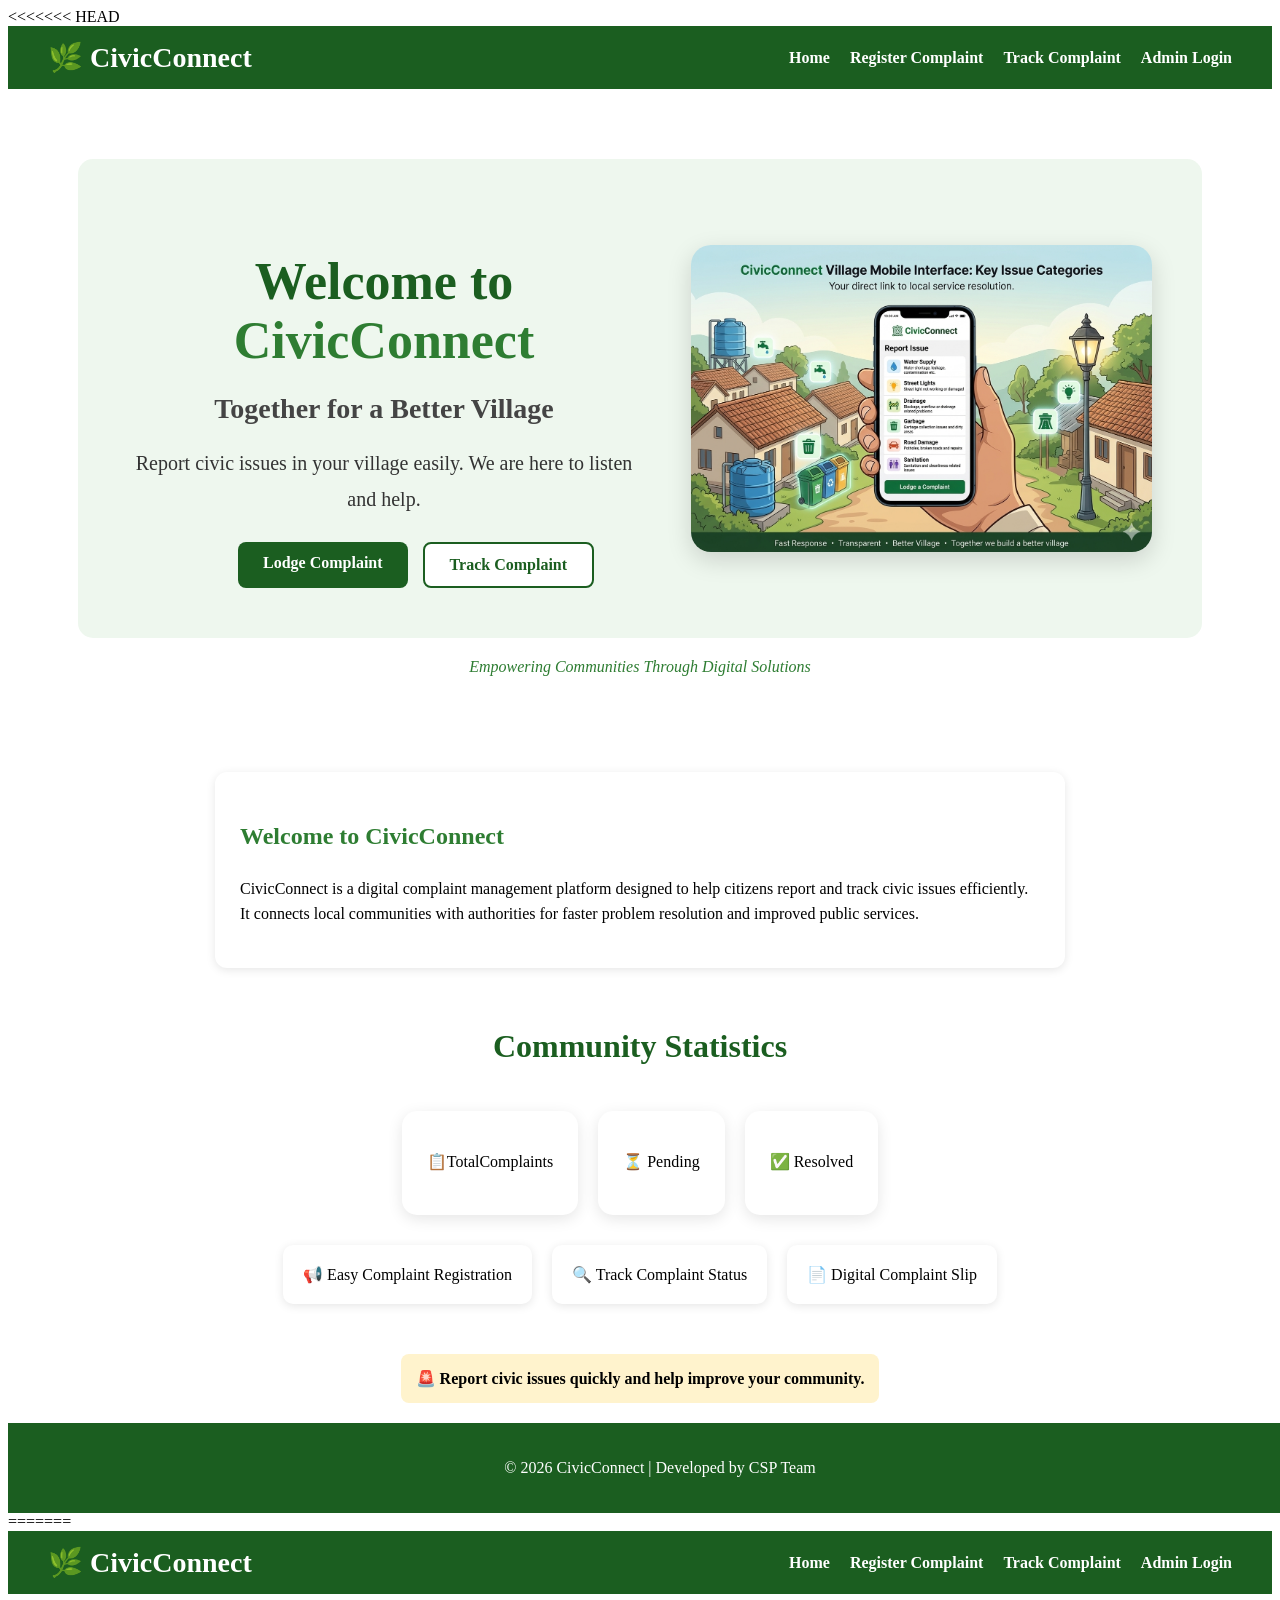
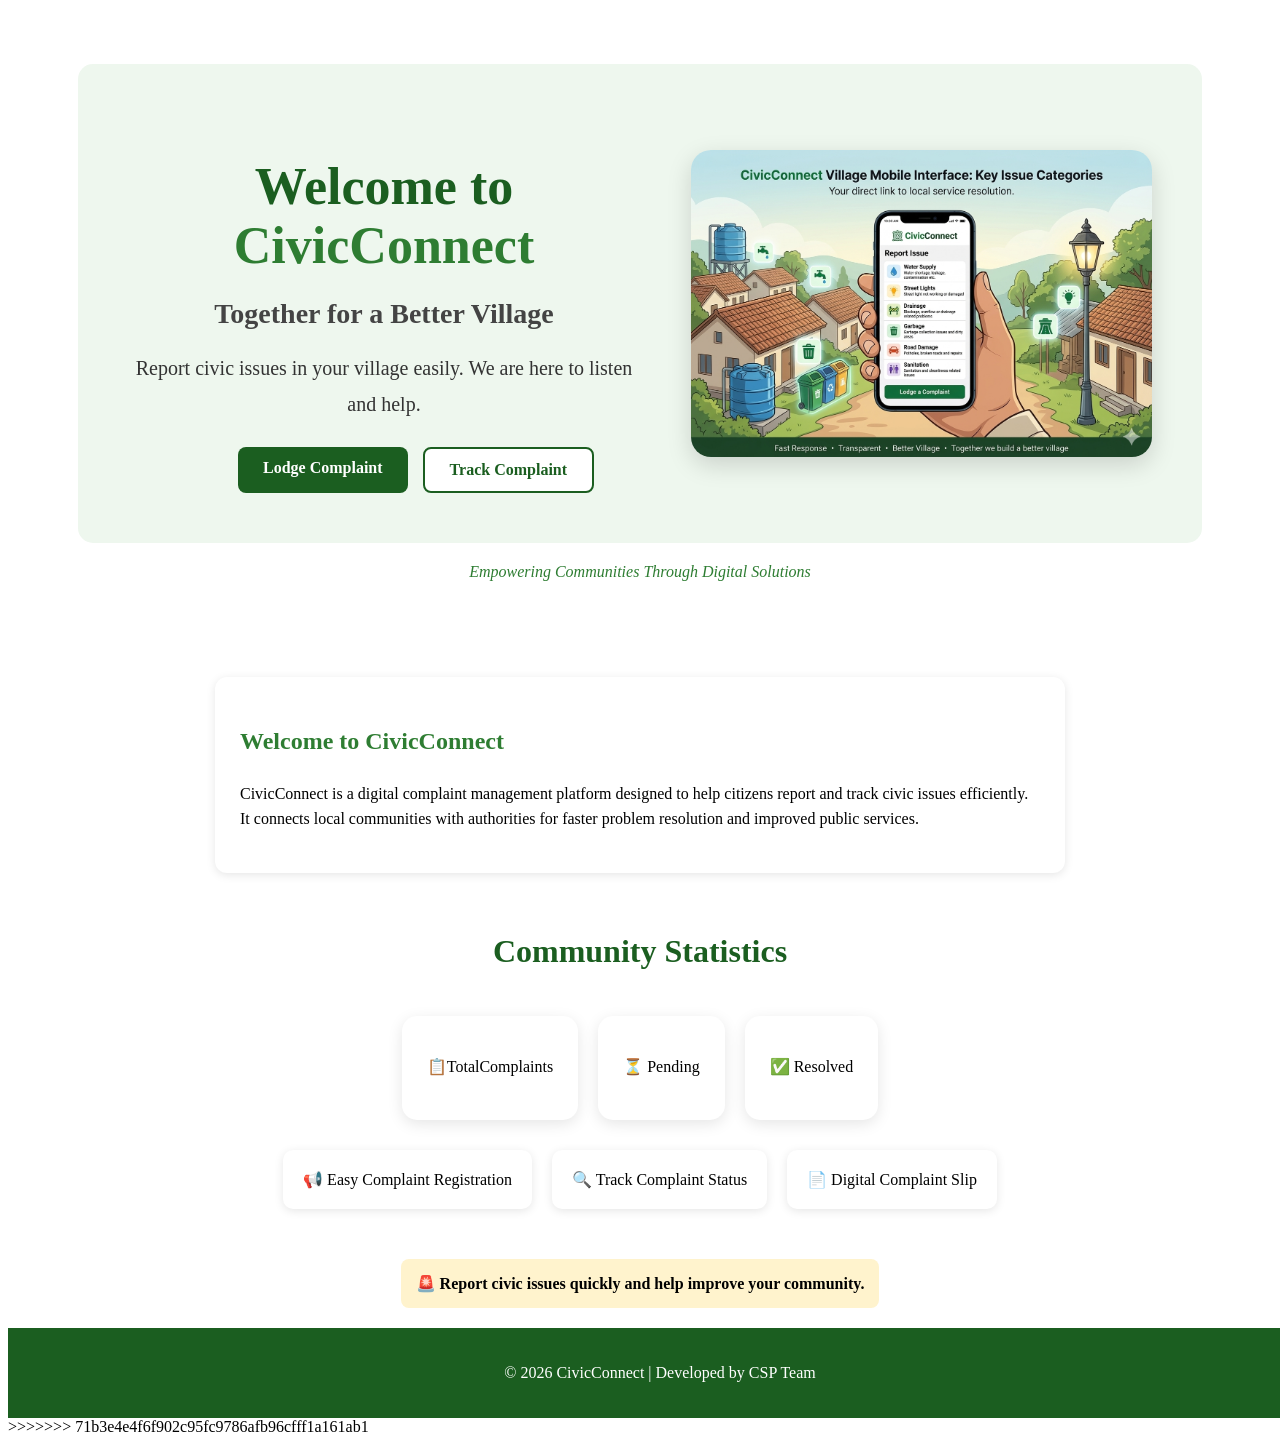
==== commit 8037df82: "clean project setup" ====
--- a/index.html
+++ b/index.html
@@ -1,3 +1,4 @@
+<<<<<<< HEAD
 <!DOCTYPE html>
 <html lang="en">
 <head>
@@ -117,4 +118,125 @@
 </script>
 <script src="script.js"></script>
 </body>
+=======
+<!DOCTYPE html>
+<html lang="en">
+<head>
+    <meta charset="UTF-8">
+    <meta name="viewport" content="width=device-width, initial-scale=1.0">
+    <title>CivicConnect</title>
+    <link rel="stylesheet" href="style.css">
+</head>
+<body>
+    <nav>
+       <h2>🌿 CivicConnect</h2>
+
+      <ul>
+        <li><a href="index.html">Home</a></li>
+        <li><a href="complaint.html">Register Complaint</a></li>
+        <li><a href="track.html">Track Complaint</a></li>
+        <li><a href="admin.html">Admin Login</a></li>
+      </ul>
+    </nav>
+
+<div class="container">
+
+   <section class="hero">
+
+    <div class="hero-text">
+        <h1>Welcome to <span>CivicConnect</span></h1>
+
+        <h2>Together for a Better Village</h2>
+
+        <p>
+            Report civic issues in your village easily.
+            We are here to listen and help.
+        </p>
+
+        <div class="hero-buttons">
+            <a href="complaint.html" class="btn">Lodge Complaint</a>
+            <a href="track.html" class="btn secondary-btn">Track Complaint</a>
+        </div>
+    </div>
+
+    <div class="hero-image">
+        <img src="images/Village.png" alt="Village Image">
+    </div>
+
+</section>
+<p class="motto">
+    Empowering Communities Through Digital Solutions
+</p>
+
+</div>
+<div class="welcome-box">
+
+    <h2>Welcome to CivicConnect</h2>
+
+    <p>
+        CivicConnect is a digital complaint management platform
+        designed to help citizens report and track civic issues
+        efficiently. It connects local communities with authorities
+        for faster problem resolution and improved public services.
+    </p>
+
+</div>
+<h2 class="section-title">Community Statistics</h2>
+<div class="cards">
+
+    <div class="card">
+        
+        <p>📋TotalComplaints</p>
+        <h3 id="totalComplaints"></h3>
+    </div>
+
+    <div class="card">
+          <p>⏳ Pending</p>
+            <h3 id="pendingComplaints"></h3>
+    </div>
+
+    <div class="card">
+          <p>✅ Resolved</p>
+          <h3 id ="resolvedComplaints"></h3>
+    </div>
+
+    
+</div>
+<div class="features">
+
+    <div class="feature">
+        📢 Easy Complaint Registration
+    </div>
+
+    <div class="feature">
+        🔍 Track Complaint Status
+    </div>
+
+    <div class="feature">
+        📄 Digital Complaint Slip
+    </div>
+
+</div>
+<div class="announcement">
+    🚨 Report civic issues quickly and help improve your community.
+</div>
+<footer>
+    <p>© 2026 CivicConnect | Developed by CSP Team</p>
+</footer>
+<script>
+async function loadHomeStats(){
+
+    const res = await fetch("http://127.0.0.1:5000/stats");
+    const data = await res.json();
+
+    document.getElementById("totalComplaints").innerText = data.total;
+    document.getElementById("pendingComplaints").innerText = data.pending;
+    document.getElementById("resolvedComplaints").innerText = data.resolved;
+}
+
+loadHomeStats();
+</script>
+<script src="script.js"></script>
+</body>
+>>>>>>> 71b3e4e4f6f902c95fc9786afb96cfff1a161ab1
 </html>
--- a/style.css
+++ b/style.css
@@ -1,3 +1,4 @@
+<<<<<<< HEAD
 body{
     margin:0;
     font-family:Arial, sans-serif;
@@ -1339,4 +1340,1347 @@
     padding: 15px;
     border-radius: 10px;
     box-shadow: 0 2px 8px rgba(0,0,0,0.1);
+=======
+body{
+    margin:0;
+    font-family:Arial, sans-serif;
+    background:#f4f8f4;
+}
+
+.container{
+    text-align:center;
+    padding:50px;
+    margin-top:0;
+}
+
+h1{
+    color:#2e7d32;
+    font-size:48px;
+}
+
+.subtitle{
+    font-size:22px;
+    color:#444;
+}
+
+.tagline{
+    color:#666;
+    margin-bottom:30px;
+}
+
+button{
+    background:#2e7d32;
+    color:white;
+    border:none;
+    padding:12px 25px;
+    border-radius:8px;
+    cursor:pointer;
+    font-size:16px;
+    transition:0.3s;
+}
+
+button:hover{
+    transform:scale(1.05);
+    background:#1b5e20 ;
+    transform:translateY(-2px) ;
+    transition:0.3s;
+}
+
+.categories{
+    margin-top:60px;
+}
+
+.cards{
+    display:flex;
+    flex-wrap:wrap;
+    justify-content:center;
+    gap:20px;
+    margin-top:20px;
+}
+
+.card{
+    background:white;
+    padding:25px;
+    border-radius:15px;
+    box-shadow:0px 4px 15px rgba(0,0,0,0.1);
+    text-align:center;
+    transition:0.3s;
+}
+
+.card:hover{
+    transform:translateY(-5px);
+}
+.card h3{
+    color:#2e7d32;
+}
+input,
+select,
+textarea{
+    width:300px;
+    padding:10px;
+    margin:5px;
+    border-radius:5px;
+    border:1px solid #ccc;
+}
+nav{
+    background:#1b5e20;
+    color:white;
+    display:flex;
+    justify-content:space-between;
+    align-items:center;
+    padding:15px 40px;
+}
+
+nav h2{
+    margin:0;
+    color:white;
+    font-size:28px;
+}
+
+nav ul{
+    list-style:none;
+    display:flex;
+    gap:20px;
+    margin:0;
+    padding:0;
+}
+
+nav a{
+    color:white;
+    text-decoration:none;
+    font-weight:bold;
+    font-size:16px;
+}
+
+nav a:hover{
+    text-decoration:underline;
+}
+footer{
+    background:#1b5e20;
+    color:white;
+    text-align:center;
+    padding:20px;
+    margin-top:30px;
+    width:100%;
+}
+.hero{
+    padding:40px 20px;
+}
+
+.hero h1{
+    font-size:45px;
+    margin-bottom:10px;
+}
+
+.subtitle{
+    font-size:22px;
+    color:#444;
+}
+
+.tagline{
+    font-size:18px;
+    color:#666;
+    margin-bottom:30px;
+}
+.form-card{
+    background:white;
+    width:90%;
+    max-width:950px ;
+    margin:auto;
+    padding:30px;
+    border-radius:12px;
+    box-shadow:0px 2px 10px rgba(0,0,0,0.15);
+}
+.hero{
+    background: linear-gradient(135deg,#1b5e20,#2e7d32);
+    color:white;
+    padding:50px 20px;
+    border-radius:15px;
+    margin-top:20px;
+}
+
+.hero h1{
+    font-size:45px;
+    margin-bottom:10px;
+    color: white;
+}
+
+.subtitle{
+    font-size:24px;
+    color:#f0fdf4
+}
+
+.tagline{
+    font-size:18px;
+    color:#e8f5e9;
+}
+.welcome-box{
+    background:white;
+    padding:25px;
+    margin:30px auto;
+    border-radius:12px;
+    box-shadow:0px 2px 10px rgba(0,0,0,0.1);
+    max-width:800px;
+    font-size:16px;
+    line-height:1.6;
+}
+
+.welcome-box h2{
+    color:#2e7d32;
+}
+.announcement{
+    background:#fff3cd;
+    padding:15px;
+    margin:20px auto;
+    max-width:800px;
+    border-radius:8px;
+    font-weight:bold;
+}
+.hero{
+    display:flex;
+    justify-content:space-between;
+    align-items:center;
+    padding:50px;
+    background:#eef7ee;
+    border-radius:15px;
+    margin:20px;
+}
+
+.hero-text{
+    width:50%;
+}
+
+.hero-text h1{
+    font-size:52px;
+    color:#1b5e20;
+    margin-bottom:10px;
+    font-weight:700 ;
+}
+
+.hero-text span{
+    color:#2e7d32;
+}
+
+.hero-text h2{
+    font-size:28px;
+    color:#444;
+    margin-bottom:20px;
+}
+
+.hero-text p{
+    font-size:20px;
+    line-height:1.8;
+    margin-bottom:25px;
+    color:#333333;
+    font-weight:500;
+}
+
+.hero-buttons{
+    display:flex;
+    gap:15px;
+    margin-left:110px;
+}
+
+.btn{
+    background:#1b5e20;
+    color:white;
+    padding:12px 25px;
+    text-decoration:none;
+    border-radius:8px;
+    font-weight:bold;
+    transition:0.3s ;
+}
+.btn:hover{
+    transform:translateY(-3px);
+}
+
+.secondary-btn{
+    background:white;
+    color:#1b5e20;
+    border:2px solid #1b5e20;
+}
+
+.hero-image{
+    width:45%;
+    text-align:center;
+}
+
+.hero-image img{
+    width:100%;
+    max-width:450px;
+    border-radius:20px ;
+    box-shadow:0px 8px 25px rgba(0,0,0,0.15) ;
+}
+.hero-image img{
+    width:100%;
+    max-width:600px;
+    transition:0.3s;
+}
+
+.hero-image img:hover{
+    transform:scale(1.03);
+}
+.features{
+    display:flex;
+    justify-content:center;
+    gap:20px;
+    margin:30px 0;
+}
+
+.feature{
+    background:white;
+    padding:20px;
+    border-radius:10px;
+    box-shadow:0px 2px 10px rgba(0,0,0,0.1);
+}
+.section-title{
+    text-align:center;
+    color:#1b5e20;
+    font-size:32px;
+    margin-top:30px;
+}
+.motto{
+    color:#2e7d32;
+    font-style:italic;
+    margin-top:10px;
+}
+/* Complaint Page */
+
+.complaint-container{
+    max-width:800px;
+    margin:40px auto;
+    background:#ffffff;
+    padding:30px;
+    border-radius:20px;
+    box-shadow:0 5px 20px rgba(0,0,0,0.1);
+    width:90% ;
+}
+
+.complaint-container h1{
+    text-align:center;
+    color:#2e7d32;
+    margin-bottom:10px;
+}
+
+.subtitle{
+    text-align:center;
+    color:#666;
+    margin-bottom:30px;
+}
+
+label{
+    display:block;
+    margin-top:15px;
+    font-weight:bold;
+    font-size:16px ;
+    font-weight:600 ;
+    color: #333;
+}
+
+input,
+select,
+textarea{
+    width:100%;
+    padding:12px;
+    margin-top:5px;
+    border:1px solid #ddd;
+    border-radius:8px;
+    box-sizing:border-box;
+}
+
+.submit-btn{
+    background:#2e7d32;
+    color:white;
+    border:none;
+    padding:14px 30px;
+    border-radius:8px;
+    margin-top:20px;
+    cursor:pointer;
+    font-size:16px;
+    font-weight: bold;
+}
+
+.submit-btn:hover{
+    background:#1b5e20;
+}
+.form-header{
+    height:8px;
+    background:#2e7d32;
+    border-radius:10px 10px 0 0;
+    margin:-30px -30px 20px -30px;
+}
+.complaint-layout{
+    display:flex;
+    gap:50px;
+    align-items:flex-start;
+}
+
+.form-section{
+    flex:3;
+}
+
+.category-section{
+    background:#f1f8f4;
+    border-left:4px solid #2e7d32;
+    border-radius:12px;
+    padding:20px;
+}
+input,
+select,
+textarea{
+    width:100%;
+    box-sizing:border-box;
+}
+
+.form-section{
+    flex:2;
+}
+
+.category-section{
+    flex:1;
+    background:#f8f9fa;
+    padding:20px;
+    border-radius:15px;
+    box-shadow:0 4px 10px rgba(0,0,0,0.08);
+    min-height:280px ;
+}
+
+.category-section h3{
+    color:#2e7d32;
+    margin-bottom:15px;
+}
+
+.category-section p{
+    margin:12px 0;
+    font-weight:500;
+}
+.note{
+    margin-top:20px;
+    padding:12px;
+    background:#e8f5e9;
+    border-radius:8px;
+    color:#2e7d32;
+}
+.complaint-container{
+    display:flex;
+    gap:30px;
+    justify-content:center;
+    align-items:flex-start;
+    max-width:1100px;
+    margin:auto;
+    padding:40px 20px;
+}
+
+.form-section{
+    flex:2;
+}
+
+.category-section{
+    flex:1;
+    background:white;
+    padding:20px;
+    border-radius:12px;
+    box-shadow:0 4px 15px rgba(0,0,0,0.1);
+}
+input,
+select,
+textarea{
+    width:100%;
+    padding:12px;
+    border:1px solid #ccc;
+    border-radius:8px;
+    margin-top:5px;
+}
+
+input:focus,
+select:focus,
+textarea:focus{
+    border-color:#2e7d32;
+    outline:none;
+    box-shadow:0 0 5px rgba(46,125,50,0.3);
+}
+.category-card{
+    background:white;
+    padding:25px;
+    border-radius:15px;
+    box-shadow:0 4px 15px rgba(0,0,0,0.08);
+}
+.complaint-layout{
+    display:flex;
+    gap:30px;
+    align-items:flex-start;
+}
+
+.form-section{
+    width: 60%;
+    flex: 4;
+}
+.right-panel{
+    width: 40%;
+}
+
+.category-section{
+    background: linear-gradient(135deg,#f5fff5,#e8f5e9);
+    padding: 25px;
+    border-radius: 15px;
+    box-shadow: 0 5px 15px rgba(0,0,0,0.1);
+    border-left: 5px solid #2e7d32;
+    flex: 1;
+    max-width:250px ;
+}
+.category-section h3{
+    color:#1b5e20;
+    margin-bottom:15px;
+}
+
+.category-section p{
+    margin:12px 0;
+}
+@media (max-width: 768px) {
+  .complaint-layout {
+    flex-direction: column;
+  }
+}
+.right-panel{
+    display:flex;
+    flex-direction:column;
+    gap:20px;
+}
+
+.category-section{
+    background:#ffffff;
+    padding:20px;
+    border-radius:12px;
+    box-shadow:0 2px 10px rgba(0,0,0,0.08);
+}
+
+.info-box{
+    background:#f1f8f4;
+    padding:15px;
+    border-radius:12px;
+    border-left:4px solid #2e7d32;
+    box-shadow:0 2px 10px rgba(0,0,0,0.08);
+    max-width:250 px ;
+}
+.right-panel{
+    display:flex;
+    flex-direction:column;
+    gap:20px;
+}
+
+.category-section{
+    background:#ffffff;
+    padding:20px;
+    border-radius:12px;
+    box-shadow:0 2px 10px rgba(0,0,0,0.08);
+}
+
+.info-box{
+    background:#f1f8f4;
+    padding:15px;
+    border-radius:12px;
+    border-left:4px solid #2e7d32;
+    box-shadow:0 2px 10px rgba(0,0,0,0.08);
+}
+.category-section,
+.info-box{
+    background:#f8fff8;
+    padding:20px;
+    border-radius:12px;
+    box-shadow:0 3px 10px rgba(0,0,0,0.08);
+}
+.track-card{
+    max-width:700px;
+    margin:50px auto;
+    background:white;
+    padding:30px;
+    border-radius:15px;
+    box-shadow:0 4px 15px rgba(0,0,0,0.1);
+}
+
+.track-card h1{
+    text-align:center;
+    color:#2e7d32;
+}
+
+.track-card input{
+    width:100%;
+    margin-bottom:15px;
+}
+
+.status-box{
+    margin-top:30px;
+    padding:20px;
+    background:#f8fff8;
+    border-left:5px solid #2e7d32;
+    border-radius:10px;
+    text-align:left;
+}
+
+.progress{
+    margin-top:15px;
+    line-height:2;
+}
+.track-container{
+    max-width:900px;
+    margin:auto;
+}
+
+.status-card,
+.history-card{
+    background:white;
+    padding:25px;
+    border-radius:15px;
+    box-shadow:0 4px 15px rgba(0,0,0,0.08);
+    margin-top:25px;
+    text-align:left;
+}
+
+.status-header{
+    display:flex;
+    justify-content:space-between;
+    align-items:center;
+}
+
+.status-badge{
+    background:#fff3cd;
+    color:#856404;
+    padding:8px 18px;
+    border-radius:30px;
+    font-weight:bold;
+    box-shadow:0 2px 8px rgba(0,0,0,0.08) ;
+}
+
+.history-card p{
+    margin:12px 0;
+}
+.track-search{
+    display:flex;
+    gap:10px;
+    justify-content:center;
+    margin:25px auto;
+    max-width:700px ;
+
+}
+
+.track-search input{
+    flex:1;
+}
+.track-main-card{
+    background:white;
+    max-width:950px;
+    margin:40px auto;
+    padding:40px;
+    border-radius:20px;
+    box-shadow:0 8px 25px rgba(0,0,0,0.08);
+}
+.timeline{
+    border-left:3px solid #2e7d32;
+    padding-left:20px;
+}
+
+.timeline p{
+    margin:15px 0;
+}
+.thanks-box{
+    background:#e8f5e9;
+    padding:15px;
+    margin-top:20px;
+    border-radius:10px;
+    color:#1b5e20;
+    font-weight:500;
+}
+.admin-card{
+    max-width:500px;
+    margin:60px auto;
+    background:white;
+    padding:35px;
+    border-radius:20px;
+    box-shadow:0 5px 20px rgba(0,0,0,0.1);
+}
+
+.admin-card h1{
+    text-align:center;
+    color:#2e7d32;
+    margin-bottom:10px;
+}
+
+.admin-card .subtitle{
+    text-align:center;
+    color:#666;
+    margin-bottom:25px;
+}
+
+.admin-card label{
+    display:block;
+    margin-top:15px;
+    font-weight:600;
+}
+
+.login-btn{
+    width:100%;
+    margin-top:25px;
+    padding:14px;
+    font-size:16px;
+    font-weight:bold;
+}
+.admin-note{
+    text-align:center;
+    margin-top:20px;
+    color:#666;
+    font-size:14px;
+}
+html, body{
+    height:100%;
+}
+
+body{
+    display:flex;
+    flex-direction:column;
+}
+
+footer{
+    margin-top:auto;
+}
+/* Dashboard */
+
+.dashboard-title{
+    text-align:center;
+    color:#1b5e20;
+    margin-bottom:20px;
+    margin-top:0 ;
+}
+
+.dashboard-cards{
+    display:flex;
+    gap:20px;
+    justify-content:center;
+    flex-wrap:wrap;
+    margin-bottom:30px;
+}
+
+.dashboard-card{
+    background:white;
+    padding:20px;
+    border-radius:15px;
+    text-align:center;
+    box-shadow:0 4px 15px rgba(0,0,0,0.08);
+    min-height:160px ;
+    display: flex;
+    flex-direction:column ;
+    justify-content: center;
+    flex: 1;
+    box-sizing: border-box;
+}
+
+.dashboard-card h3{
+    margin-bottom:18px;
+}
+
+.dashboard-card p{
+    font-size:30px;
+    font-weight:bold;
+    margin-top:10px ;
+}
+
+.total{
+    border-top:5px solid #2196f3;
+}
+
+.pending{
+    border-top:5px solid #ff9800;
+}
+
+.progress{
+    border-top:5px solid #ffc107;
+}
+
+.resolved{
+    border-top:5px solid #4caf50;
+}
+
+.dashboard-table{
+    background:white;
+    padding:25px;
+    border-radius:15px;
+    box-shadow:0 4px 15px rgba(0,0,0,0.08);
+    overflow:hidden ;
+}
+
+.dashboard-table h2{
+    color:#1b5e20;
+    margin-bottom:20px;
+}
+
+.dashboard-table table{
+    width:100%;
+    border-collapse:collapse;
+    font-size: 14px;
+}
+
+.dashboard-table th{
+    background:#14532d;
+    color:white;
+    padding:10px;
+    font-size:14px ;
+}
+
+.dashboard-table td{
+    padding:10px;
+    border-bottom:1px solid #ddd;
+    font-size:13px ;
+} 
+.dashboard-card:hover{
+    transform: translateY(-5px);
+    transition: 0.3s;
+}
+
+.status-pending{
+    color:#ff9800;
+    font-weight:bold;
+}
+
+.status-progress{
+    color:#2196f3;
+    font-weight:bold;
+}
+
+.status-resolved{
+    color:#4caf50;
+    font-weight:bold;
+}
+.activity-card{
+    background:white;
+    margin-top:25px;
+    padding:25px;
+    border-radius:15px;
+    box-shadow:0 4px 15px rgba(0,0,0,0.08);
+    text-align:left;
+}
+
+.activity-card h2{
+    color:#1b5e20;
+    margin-bottom:15px;
+}
+
+.activity-card p{
+    margin:12px 0;
+}
+.welcome-admin{
+    background:linear-gradient(135deg,#1b5e20,#2e7d32);
+    color:white;
+    padding:25px;
+    border-radius:15px;
+    margin-bottom:25px;
+    text-align:left;
+}
+
+.welcome-admin h2{
+    margin-bottom:10px;
+    color:white;
+}
+.dashboard-header{
+    display:flex;
+    justify-content:space-between;
+    align-items:center;
+    margin-bottom:1px;
+}
+
+.logout-btn{
+    background:#d32f2f;
+}
+
+.logout-btn:hover{
+    background:#b71c1c;
+}
+.activity-list{
+    list-style:none;
+    padding-left:0;
+}
+
+.activity-list li{
+    padding:12px 0;
+    border-bottom:1px solid #eee;
+}
+.quick-info{
+    display:flex;
+    justify-content:space-around;
+    background:white;
+    padding:15px;
+    border-radius:12px;
+    margin-bottom:20px;
+    box-shadow:0 3px 10px rgba(0,0,0,0.08);
+}
+.dashboard-table tr:hover{
+    background:#f5fff5;
+}
+@media (max-width:768px){
+
+    nav{
+        flex-direction:column;
+        gap:10px;
+        padding:15px;
+    }
+
+    nav ul{
+        flex-wrap:wrap;
+        justify-content:center;
+    }
+
+    .hero{
+        flex-direction:column;
+        text-align:center;
+    }
+
+    .hero-text,
+    .hero-image{
+        width:100%;
+    }
+
+    .hero-buttons{
+        margin-left:0;
+        justify-content:center;
+    }
+
+    .cards,
+    .dashboard-cards{
+        flex-direction:column;
+        align-items:center;
+    }
+
+    .complaint-layout{
+        flex-direction:column;
+    }
+
+    .form-section,
+    .right-panel{
+        width:100%;
+
+    }
+
+    table{
+        display:block;
+        overflow-x:auto;
+    }
+}
+.chart-card{
+    background:white;
+    padding:20px;
+    border-radius:15px;
+    margin-bottom:25px;
+    box-shadow:0 4px 15px rgba(0,0,0,0.08);
+    width:450px ;
+    height:300px ;
+
+}
+.chart-card canvas{
+    width: 100% !important; 
+    height:220px !important ;
+}
+.dashboard-card:hover{
+    transform:translateY(-5px);
+}
+.charts-container{
+    display:flex;
+    gap:20px;
+    justify-content:center;
+    flex-wrap:wrap;
+    margin-top:30px;
+}
+.charts-container{
+    display:flex;
+    gap:20px;
+    justify-content:center;
+    flex-wrap:wrap;
+    margin:30px 0;
+}
+
+.chart-card{
+    width:420px;
+    height:300px;
+    background:white;
+    padding:20px;
+    border-radius:15px;
+    box-shadow:0 4px 10px rgba(0,0,0,0.1);
+}
+
+.chart-card canvas{
+    max-height:220px;
+}
+.dashboard-layout{
+    display:flex;
+    min-height:100vh;
+}
+
+.sidebar{
+    width:220px;
+    background:#14532d;
+    color:white;
+    padding:20px;
+
+}
+
+.sidebar a{
+    display:block;
+    color:white;
+    text-decoration:none;
+    padding:12px;
+    margin:10px 0;
+    border-radius:8px;
+    transition:0.3s;
+}
+.sidebar a.active{
+    background: #1f7a3f;
+    font-weight: bold;
+}
+
+.sidebar a:hover{
+    background:#1f7a3f;
+    transform:translateX(5px) ;
+}
+.sidebar h2{
+    margin-bottom:40px ;
+}
+
+.main-content{
+    flex:1;
+    padding:30px;
+}
+.charts-row{
+    display:flex;
+    gap:20px;
+    margin-top:20px;
+}
+
+.chart-card{
+    flex:1;
+    background:white;
+    padding:20px;
+    border-radius:12px;
+}
+.status-pending{
+    background: #fff3cd;
+    color: #856404;
+    padding: 5px 12px;
+    border-radius: 20px;
+    font-size: 13px;
+    font-weight: 600;
+}
+
+.status-progress{
+    background: #d1ecf1;
+    color: #0c5460;
+    padding: 5px 12px;
+    border-radius: 20px;
+    font-size: 13px;
+    font-weight: 600;
+}
+
+.status-resolved{
+    background: #d4edda;
+    color: #155724;
+    padding: 5px 12px;
+    border-radius: 20px;
+    font-size: 13px;
+    font-weight: 600;
+}
+.dashboard-layout{
+    display: flex;
+}
+.sidebar{
+    width: 220px;
+    min-height: 100vh;
+    background:#14532d ;
+    color: white;
+    padding:20px ;
+    position: fixed;
+    top:0 ;
+    left:0 ;
+    display: flex;
+    flex-direction: column;
+}
+.sidebar-bottom{
+    margin-top: 200px;
+}
+
+.main-content{
+    flex: 1;
+    padding:30px;
+    margin-left:270px ;
+}
+.bottom-section{
+    display:flex;
+    gap:20px;
+    margin-top:20px;
+}
+
+.activity-card,
+.summary-card{
+    flex:1;
+    background:white;
+    padding:20px;
+    border-radius:12px;
+    box-shadow:0 3px 10px rgba(0,0,0,0.08);
+}
+.search-box{
+    display:flex;
+    gap:10px;
+    margin:20px 0;
+}
+
+.search-box input{
+    flex:1;
+}
+.mini-cards{
+    display:flex;
+    gap:15px;
+    margin-bottom:20px;
+}
+
+.mini-card{
+    background:white;
+    padding:15px;
+    border-radius:12px;
+    flex:1;
+    text-align:center;
+    box-shadow:0 3px 10px rgba(0,0,0,0.08);
+}
+.dashboard-table table{
+    width:100%;
+    table-layout: auto;
+    border-collapse:collapse;
+}
+
+.dashboard-table th,
+.dashboard-table td{
+    padding:18px 35px;
+    text-align:left;
+    white-space: nowrap;
+    letter-spacing:0.5px ;
+}
+.dashboard-table tr:hover{
+    background:#f8fff8 ;
+
+}
+table{
+    width:100%;
+    border-collapse:collapse;
+    margin-top:20px;
+}
+
+table th,
+table td{
+    padding:18px 25px;
+    text-align:left;
+}
+
+.dashboard-table{
+    width:100%;
+    overflow-x:auto;
+    background: white;
+    padding: 25px;
+    border-radius:15px ;
+    box-shadow:0 4px 15px rgba(0,0,0,0.08) ;
+}
+.complaints-page{
+    width: 100%;
+}
+h1{
+    font-size: 38px;
+}
+.receipt-card{
+    margin-top:30px;
+    background:#f8fff8;
+    padding:25px;
+    border-radius:15px;
+    border-left:5px solid #2e7d32;
+    box-shadow:0 4px 15px rgba(0,0,0,0.08);
+}
+
+.receipt-card h2{
+    color:#2e7d32;
+}
+@media print {
+
+    body *{
+        visibility:hidden;
+    }
+
+    #receipt,
+    #receipt *{
+        visibility:visible;
+    }
+
+    #receipt{
+        position:absolute;
+        left:0;
+        top:0;
+        width:100%;
+        padding:20px;
+        box-shadow:none;
+    }
+
+}
+.receipt-card{
+    margin-top:20px;
+    padding:25px;
+    background:#f8fff8;
+    border-left:5px solid #2e7d32;
+    border-radius:15px;
+    box-shadow:0 5px 15px rgba(0,0,0,0.1);
+    text-align:left;
+    border-top:5px solid #2e7d32 ;
+    text-align: left;
+    animation: fadeIn 0.5s ease;
+}
+@keyframes fadeIn{
+    from{
+        opacity:0;
+        transform:translateY(20px);
+    }
+    to{
+        opacity:1;
+        transform:translateY(0);
+    }
+}
+label{
+    color: #1b5e20;
+}
+.area-grid {
+    display: grid;
+    grid-template-columns: repeat(auto-fit, minmax(220px, 1fr));
+    gap: 20px;
+    margin-top: 20px;
+}
+
+.area-card {
+    background: white;
+    padding: 12px;
+    border-radius: 10px;
+    box-shadow: 0 2px 6px rgba(0,0,0,0.1);
+    text-align: center;
+    transition: 0.2s;
+    font-size: 14px;
+}
+
+.area-card h3 {
+    font-size: 16px;
+    margin: 5px 0;
+}
+
+.area-card p {
+    margin: 5px 0;
+    font-size: 13px;
+    color: #555;
+}
+
+.area-card button {
+    margin-top: 8px;
+    padding: 6px 10px;
+    font-size: 13px;
+    background: green;
+    color: white;
+    border: none;
+    border-radius: 5px;
+    cursor: pointer;
+}
+
+.area-card:hover {
+    transform: scale(1.03);
+}
+.complaint-card {
+    background: #fff;
+    padding: 12px;
+    margin: 10px 0;
+    border-radius: 8px;
+    box-shadow: 0 2px 5px rgba(0,0,0,0.1);
+}
+.complaint-row{
+    display:grid;
+    grid-template-columns: 2fr 1fr 1fr 1fr 1fr 1fr 1fr;
+    justify-content:space-between;
+    align-items:center;
+    gap:20px;
+    padding:12px 20px;
+}
+.complaint-header{
+    font-weight:bold;
+    background:#f3f4f6;
+    border-radius:10px;
+    margin-bottom:10px;
+}
+.complaint-card{
+    background:white;
+    margin-bottom:8px;
+    border-radius:10px;
+    box-shadow:0 2px 8px rgba(0,0,0,0.1);
+    padding: 0;
+}
+
+.complaint-row span{
+    flex:1;
+    font-size:14px;
+}
+.status-pending{
+    color:#ff9800;
+    font-weight:bold;
+}
+
+.status-resolved{
+    color:#4caf50;
+    font-weight:bold;
+}
+.download-btn {
+    margin: 10px 0 20px 0;
+    padding: 10px 16px;
+    background: #2563eb;
+    color: white;
+    border: none;
+    border-radius: 8px;
+    cursor: pointer;
+    transition: 0.2s;
+}
+
+.download-btn:hover {
+    background: #1d4ed8;
+    transform: translateY(-2px);
+}
+.reports-header {
+    display: flex;
+    justify-content: space-between;
+    align-items: center;
+    flex-wrap: wrap;
+    gap: 10px;
+}
+.track-box {
+    display: flex;
+    gap: 12px;
+    margin-bottom: 20px;
+    align-items: center;
+}
+
+.track-box input {
+    padding:10px 12px;
+    width:550px;
+    height:45px ;
+    font-size:20px;
+    border-radius: 8px;
+    border:1px solid #ccc ;
+}
+
+.track-box button {
+    padding: 8px 12px;
+    background: #2563eb;
+    color: white;
+    border: none;
+    border-radius: 6px;
+    cursor: pointer;
+}
+
+.track-card {
+    background: white;
+    padding: 15px;
+    border-radius: 10px;
+    box-shadow: 0 2px 8px rgba(0,0,0,0.1);
+>>>>>>> 71b3e4e4f6f902c95fc9786afb96cfff1a161ab1
 }
--- a/style.css
+++ b/style.css
@@ -1,3 +1,4 @@
+<<<<<<< HEAD
 body{
     margin:0;
     font-family:Arial, sans-serif;
@@ -1339,4 +1340,1347 @@
     padding: 15px;
     border-radius: 10px;
     box-shadow: 0 2px 8px rgba(0,0,0,0.1);
+=======
+body{
+    margin:0;
+    font-family:Arial, sans-serif;
+    background:#f4f8f4;
+}
+
+.container{
+    text-align:center;
+    padding:50px;
+    margin-top:0;
+}
+
+h1{
+    color:#2e7d32;
+    font-size:48px;
+}
+
+.subtitle{
+    font-size:22px;
+    color:#444;
+}
+
+.tagline{
+    color:#666;
+    margin-bottom:30px;
+}
+
+button{
+    background:#2e7d32;
+    color:white;
+    border:none;
+    padding:12px 25px;
+    border-radius:8px;
+    cursor:pointer;
+    font-size:16px;
+    transition:0.3s;
+}
+
+button:hover{
+    transform:scale(1.05);
+    background:#1b5e20 ;
+    transform:translateY(-2px) ;
+    transition:0.3s;
+}
+
+.categories{
+    margin-top:60px;
+}
+
+.cards{
+    display:flex;
+    flex-wrap:wrap;
+    justify-content:center;
+    gap:20px;
+    margin-top:20px;
+}
+
+.card{
+    background:white;
+    padding:25px;
+    border-radius:15px;
+    box-shadow:0px 4px 15px rgba(0,0,0,0.1);
+    text-align:center;
+    transition:0.3s;
+}
+
+.card:hover{
+    transform:translateY(-5px);
+}
+.card h3{
+    color:#2e7d32;
+}
+input,
+select,
+textarea{
+    width:300px;
+    padding:10px;
+    margin:5px;
+    border-radius:5px;
+    border:1px solid #ccc;
+}
+nav{
+    background:#1b5e20;
+    color:white;
+    display:flex;
+    justify-content:space-between;
+    align-items:center;
+    padding:15px 40px;
+}
+
+nav h2{
+    margin:0;
+    color:white;
+    font-size:28px;
+}
+
+nav ul{
+    list-style:none;
+    display:flex;
+    gap:20px;
+    margin:0;
+    padding:0;
+}
+
+nav a{
+    color:white;
+    text-decoration:none;
+    font-weight:bold;
+    font-size:16px;
+}
+
+nav a:hover{
+    text-decoration:underline;
+}
+footer{
+    background:#1b5e20;
+    color:white;
+    text-align:center;
+    padding:20px;
+    margin-top:30px;
+    width:100%;
+}
+.hero{
+    padding:40px 20px;
+}
+
+.hero h1{
+    font-size:45px;
+    margin-bottom:10px;
+}
+
+.subtitle{
+    font-size:22px;
+    color:#444;
+}
+
+.tagline{
+    font-size:18px;
+    color:#666;
+    margin-bottom:30px;
+}
+.form-card{
+    background:white;
+    width:90%;
+    max-width:950px ;
+    margin:auto;
+    padding:30px;
+    border-radius:12px;
+    box-shadow:0px 2px 10px rgba(0,0,0,0.15);
+}
+.hero{
+    background: linear-gradient(135deg,#1b5e20,#2e7d32);
+    color:white;
+    padding:50px 20px;
+    border-radius:15px;
+    margin-top:20px;
+}
+
+.hero h1{
+    font-size:45px;
+    margin-bottom:10px;
+    color: white;
+}
+
+.subtitle{
+    font-size:24px;
+    color:#f0fdf4
+}
+
+.tagline{
+    font-size:18px;
+    color:#e8f5e9;
+}
+.welcome-box{
+    background:white;
+    padding:25px;
+    margin:30px auto;
+    border-radius:12px;
+    box-shadow:0px 2px 10px rgba(0,0,0,0.1);
+    max-width:800px;
+    font-size:16px;
+    line-height:1.6;
+}
+
+.welcome-box h2{
+    color:#2e7d32;
+}
+.announcement{
+    background:#fff3cd;
+    padding:15px;
+    margin:20px auto;
+    max-width:800px;
+    border-radius:8px;
+    font-weight:bold;
+}
+.hero{
+    display:flex;
+    justify-content:space-between;
+    align-items:center;
+    padding:50px;
+    background:#eef7ee;
+    border-radius:15px;
+    margin:20px;
+}
+
+.hero-text{
+    width:50%;
+}
+
+.hero-text h1{
+    font-size:52px;
+    color:#1b5e20;
+    margin-bottom:10px;
+    font-weight:700 ;
+}
+
+.hero-text span{
+    color:#2e7d32;
+}
+
+.hero-text h2{
+    font-size:28px;
+    color:#444;
+    margin-bottom:20px;
+}
+
+.hero-text p{
+    font-size:20px;
+    line-height:1.8;
+    margin-bottom:25px;
+    color:#333333;
+    font-weight:500;
+}
+
+.hero-buttons{
+    display:flex;
+    gap:15px;
+    margin-left:110px;
+}
+
+.btn{
+    background:#1b5e20;
+    color:white;
+    padding:12px 25px;
+    text-decoration:none;
+    border-radius:8px;
+    font-weight:bold;
+    transition:0.3s ;
+}
+.btn:hover{
+    transform:translateY(-3px);
+}
+
+.secondary-btn{
+    background:white;
+    color:#1b5e20;
+    border:2px solid #1b5e20;
+}
+
+.hero-image{
+    width:45%;
+    text-align:center;
+}
+
+.hero-image img{
+    width:100%;
+    max-width:450px;
+    border-radius:20px ;
+    box-shadow:0px 8px 25px rgba(0,0,0,0.15) ;
+}
+.hero-image img{
+    width:100%;
+    max-width:600px;
+    transition:0.3s;
+}
+
+.hero-image img:hover{
+    transform:scale(1.03);
+}
+.features{
+    display:flex;
+    justify-content:center;
+    gap:20px;
+    margin:30px 0;
+}
+
+.feature{
+    background:white;
+    padding:20px;
+    border-radius:10px;
+    box-shadow:0px 2px 10px rgba(0,0,0,0.1);
+}
+.section-title{
+    text-align:center;
+    color:#1b5e20;
+    font-size:32px;
+    margin-top:30px;
+}
+.motto{
+    color:#2e7d32;
+    font-style:italic;
+    margin-top:10px;
+}
+/* Complaint Page */
+
+.complaint-container{
+    max-width:800px;
+    margin:40px auto;
+    background:#ffffff;
+    padding:30px;
+    border-radius:20px;
+    box-shadow:0 5px 20px rgba(0,0,0,0.1);
+    width:90% ;
+}
+
+.complaint-container h1{
+    text-align:center;
+    color:#2e7d32;
+    margin-bottom:10px;
+}
+
+.subtitle{
+    text-align:center;
+    color:#666;
+    margin-bottom:30px;
+}
+
+label{
+    display:block;
+    margin-top:15px;
+    font-weight:bold;
+    font-size:16px ;
+    font-weight:600 ;
+    color: #333;
+}
+
+input,
+select,
+textarea{
+    width:100%;
+    padding:12px;
+    margin-top:5px;
+    border:1px solid #ddd;
+    border-radius:8px;
+    box-sizing:border-box;
+}
+
+.submit-btn{
+    background:#2e7d32;
+    color:white;
+    border:none;
+    padding:14px 30px;
+    border-radius:8px;
+    margin-top:20px;
+    cursor:pointer;
+    font-size:16px;
+    font-weight: bold;
+}
+
+.submit-btn:hover{
+    background:#1b5e20;
+}
+.form-header{
+    height:8px;
+    background:#2e7d32;
+    border-radius:10px 10px 0 0;
+    margin:-30px -30px 20px -30px;
+}
+.complaint-layout{
+    display:flex;
+    gap:50px;
+    align-items:flex-start;
+}
+
+.form-section{
+    flex:3;
+}
+
+.category-section{
+    background:#f1f8f4;
+    border-left:4px solid #2e7d32;
+    border-radius:12px;
+    padding:20px;
+}
+input,
+select,
+textarea{
+    width:100%;
+    box-sizing:border-box;
+}
+
+.form-section{
+    flex:2;
+}
+
+.category-section{
+    flex:1;
+    background:#f8f9fa;
+    padding:20px;
+    border-radius:15px;
+    box-shadow:0 4px 10px rgba(0,0,0,0.08);
+    min-height:280px ;
+}
+
+.category-section h3{
+    color:#2e7d32;
+    margin-bottom:15px;
+}
+
+.category-section p{
+    margin:12px 0;
+    font-weight:500;
+}
+.note{
+    margin-top:20px;
+    padding:12px;
+    background:#e8f5e9;
+    border-radius:8px;
+    color:#2e7d32;
+}
+.complaint-container{
+    display:flex;
+    gap:30px;
+    justify-content:center;
+    align-items:flex-start;
+    max-width:1100px;
+    margin:auto;
+    padding:40px 20px;
+}
+
+.form-section{
+    flex:2;
+}
+
+.category-section{
+    flex:1;
+    background:white;
+    padding:20px;
+    border-radius:12px;
+    box-shadow:0 4px 15px rgba(0,0,0,0.1);
+}
+input,
+select,
+textarea{
+    width:100%;
+    padding:12px;
+    border:1px solid #ccc;
+    border-radius:8px;
+    margin-top:5px;
+}
+
+input:focus,
+select:focus,
+textarea:focus{
+    border-color:#2e7d32;
+    outline:none;
+    box-shadow:0 0 5px rgba(46,125,50,0.3);
+}
+.category-card{
+    background:white;
+    padding:25px;
+    border-radius:15px;
+    box-shadow:0 4px 15px rgba(0,0,0,0.08);
+}
+.complaint-layout{
+    display:flex;
+    gap:30px;
+    align-items:flex-start;
+}
+
+.form-section{
+    width: 60%;
+    flex: 4;
+}
+.right-panel{
+    width: 40%;
+}
+
+.category-section{
+    background: linear-gradient(135deg,#f5fff5,#e8f5e9);
+    padding: 25px;
+    border-radius: 15px;
+    box-shadow: 0 5px 15px rgba(0,0,0,0.1);
+    border-left: 5px solid #2e7d32;
+    flex: 1;
+    max-width:250px ;
+}
+.category-section h3{
+    color:#1b5e20;
+    margin-bottom:15px;
+}
+
+.category-section p{
+    margin:12px 0;
+}
+@media (max-width: 768px) {
+  .complaint-layout {
+    flex-direction: column;
+  }
+}
+.right-panel{
+    display:flex;
+    flex-direction:column;
+    gap:20px;
+}
+
+.category-section{
+    background:#ffffff;
+    padding:20px;
+    border-radius:12px;
+    box-shadow:0 2px 10px rgba(0,0,0,0.08);
+}
+
+.info-box{
+    background:#f1f8f4;
+    padding:15px;
+    border-radius:12px;
+    border-left:4px solid #2e7d32;
+    box-shadow:0 2px 10px rgba(0,0,0,0.08);
+    max-width:250 px ;
+}
+.right-panel{
+    display:flex;
+    flex-direction:column;
+    gap:20px;
+}
+
+.category-section{
+    background:#ffffff;
+    padding:20px;
+    border-radius:12px;
+    box-shadow:0 2px 10px rgba(0,0,0,0.08);
+}
+
+.info-box{
+    background:#f1f8f4;
+    padding:15px;
+    border-radius:12px;
+    border-left:4px solid #2e7d32;
+    box-shadow:0 2px 10px rgba(0,0,0,0.08);
+}
+.category-section,
+.info-box{
+    background:#f8fff8;
+    padding:20px;
+    border-radius:12px;
+    box-shadow:0 3px 10px rgba(0,0,0,0.08);
+}
+.track-card{
+    max-width:700px;
+    margin:50px auto;
+    background:white;
+    padding:30px;
+    border-radius:15px;
+    box-shadow:0 4px 15px rgba(0,0,0,0.1);
+}
+
+.track-card h1{
+    text-align:center;
+    color:#2e7d32;
+}
+
+.track-card input{
+    width:100%;
+    margin-bottom:15px;
+}
+
+.status-box{
+    margin-top:30px;
+    padding:20px;
+    background:#f8fff8;
+    border-left:5px solid #2e7d32;
+    border-radius:10px;
+    text-align:left;
+}
+
+.progress{
+    margin-top:15px;
+    line-height:2;
+}
+.track-container{
+    max-width:900px;
+    margin:auto;
+}
+
+.status-card,
+.history-card{
+    background:white;
+    padding:25px;
+    border-radius:15px;
+    box-shadow:0 4px 15px rgba(0,0,0,0.08);
+    margin-top:25px;
+    text-align:left;
+}
+
+.status-header{
+    display:flex;
+    justify-content:space-between;
+    align-items:center;
+}
+
+.status-badge{
+    background:#fff3cd;
+    color:#856404;
+    padding:8px 18px;
+    border-radius:30px;
+    font-weight:bold;
+    box-shadow:0 2px 8px rgba(0,0,0,0.08) ;
+}
+
+.history-card p{
+    margin:12px 0;
+}
+.track-search{
+    display:flex;
+    gap:10px;
+    justify-content:center;
+    margin:25px auto;
+    max-width:700px ;
+
+}
+
+.track-search input{
+    flex:1;
+}
+.track-main-card{
+    background:white;
+    max-width:950px;
+    margin:40px auto;
+    padding:40px;
+    border-radius:20px;
+    box-shadow:0 8px 25px rgba(0,0,0,0.08);
+}
+.timeline{
+    border-left:3px solid #2e7d32;
+    padding-left:20px;
+}
+
+.timeline p{
+    margin:15px 0;
+}
+.thanks-box{
+    background:#e8f5e9;
+    padding:15px;
+    margin-top:20px;
+    border-radius:10px;
+    color:#1b5e20;
+    font-weight:500;
+}
+.admin-card{
+    max-width:500px;
+    margin:60px auto;
+    background:white;
+    padding:35px;
+    border-radius:20px;
+    box-shadow:0 5px 20px rgba(0,0,0,0.1);
+}
+
+.admin-card h1{
+    text-align:center;
+    color:#2e7d32;
+    margin-bottom:10px;
+}
+
+.admin-card .subtitle{
+    text-align:center;
+    color:#666;
+    margin-bottom:25px;
+}
+
+.admin-card label{
+    display:block;
+    margin-top:15px;
+    font-weight:600;
+}
+
+.login-btn{
+    width:100%;
+    margin-top:25px;
+    padding:14px;
+    font-size:16px;
+    font-weight:bold;
+}
+.admin-note{
+    text-align:center;
+    margin-top:20px;
+    color:#666;
+    font-size:14px;
+}
+html, body{
+    height:100%;
+}
+
+body{
+    display:flex;
+    flex-direction:column;
+}
+
+footer{
+    margin-top:auto;
+}
+/* Dashboard */
+
+.dashboard-title{
+    text-align:center;
+    color:#1b5e20;
+    margin-bottom:20px;
+    margin-top:0 ;
+}
+
+.dashboard-cards{
+    display:flex;
+    gap:20px;
+    justify-content:center;
+    flex-wrap:wrap;
+    margin-bottom:30px;
+}
+
+.dashboard-card{
+    background:white;
+    padding:20px;
+    border-radius:15px;
+    text-align:center;
+    box-shadow:0 4px 15px rgba(0,0,0,0.08);
+    min-height:160px ;
+    display: flex;
+    flex-direction:column ;
+    justify-content: center;
+    flex: 1;
+    box-sizing: border-box;
+}
+
+.dashboard-card h3{
+    margin-bottom:18px;
+}
+
+.dashboard-card p{
+    font-size:30px;
+    font-weight:bold;
+    margin-top:10px ;
+}
+
+.total{
+    border-top:5px solid #2196f3;
+}
+
+.pending{
+    border-top:5px solid #ff9800;
+}
+
+.progress{
+    border-top:5px solid #ffc107;
+}
+
+.resolved{
+    border-top:5px solid #4caf50;
+}
+
+.dashboard-table{
+    background:white;
+    padding:25px;
+    border-radius:15px;
+    box-shadow:0 4px 15px rgba(0,0,0,0.08);
+    overflow:hidden ;
+}
+
+.dashboard-table h2{
+    color:#1b5e20;
+    margin-bottom:20px;
+}
+
+.dashboard-table table{
+    width:100%;
+    border-collapse:collapse;
+    font-size: 14px;
+}
+
+.dashboard-table th{
+    background:#14532d;
+    color:white;
+    padding:10px;
+    font-size:14px ;
+}
+
+.dashboard-table td{
+    padding:10px;
+    border-bottom:1px solid #ddd;
+    font-size:13px ;
+} 
+.dashboard-card:hover{
+    transform: translateY(-5px);
+    transition: 0.3s;
+}
+
+.status-pending{
+    color:#ff9800;
+    font-weight:bold;
+}
+
+.status-progress{
+    color:#2196f3;
+    font-weight:bold;
+}
+
+.status-resolved{
+    color:#4caf50;
+    font-weight:bold;
+}
+.activity-card{
+    background:white;
+    margin-top:25px;
+    padding:25px;
+    border-radius:15px;
+    box-shadow:0 4px 15px rgba(0,0,0,0.08);
+    text-align:left;
+}
+
+.activity-card h2{
+    color:#1b5e20;
+    margin-bottom:15px;
+}
+
+.activity-card p{
+    margin:12px 0;
+}
+.welcome-admin{
+    background:linear-gradient(135deg,#1b5e20,#2e7d32);
+    color:white;
+    padding:25px;
+    border-radius:15px;
+    margin-bottom:25px;
+    text-align:left;
+}
+
+.welcome-admin h2{
+    margin-bottom:10px;
+    color:white;
+}
+.dashboard-header{
+    display:flex;
+    justify-content:space-between;
+    align-items:center;
+    margin-bottom:1px;
+}
+
+.logout-btn{
+    background:#d32f2f;
+}
+
+.logout-btn:hover{
+    background:#b71c1c;
+}
+.activity-list{
+    list-style:none;
+    padding-left:0;
+}
+
+.activity-list li{
+    padding:12px 0;
+    border-bottom:1px solid #eee;
+}
+.quick-info{
+    display:flex;
+    justify-content:space-around;
+    background:white;
+    padding:15px;
+    border-radius:12px;
+    margin-bottom:20px;
+    box-shadow:0 3px 10px rgba(0,0,0,0.08);
+}
+.dashboard-table tr:hover{
+    background:#f5fff5;
+}
+@media (max-width:768px){
+
+    nav{
+        flex-direction:column;
+        gap:10px;
+        padding:15px;
+    }
+
+    nav ul{
+        flex-wrap:wrap;
+        justify-content:center;
+    }
+
+    .hero{
+        flex-direction:column;
+        text-align:center;
+    }
+
+    .hero-text,
+    .hero-image{
+        width:100%;
+    }
+
+    .hero-buttons{
+        margin-left:0;
+        justify-content:center;
+    }
+
+    .cards,
+    .dashboard-cards{
+        flex-direction:column;
+        align-items:center;
+    }
+
+    .complaint-layout{
+        flex-direction:column;
+    }
+
+    .form-section,
+    .right-panel{
+        width:100%;
+
+    }
+
+    table{
+        display:block;
+        overflow-x:auto;
+    }
+}
+.chart-card{
+    background:white;
+    padding:20px;
+    border-radius:15px;
+    margin-bottom:25px;
+    box-shadow:0 4px 15px rgba(0,0,0,0.08);
+    width:450px ;
+    height:300px ;
+
+}
+.chart-card canvas{
+    width: 100% !important; 
+    height:220px !important ;
+}
+.dashboard-card:hover{
+    transform:translateY(-5px);
+}
+.charts-container{
+    display:flex;
+    gap:20px;
+    justify-content:center;
+    flex-wrap:wrap;
+    margin-top:30px;
+}
+.charts-container{
+    display:flex;
+    gap:20px;
+    justify-content:center;
+    flex-wrap:wrap;
+    margin:30px 0;
+}
+
+.chart-card{
+    width:420px;
+    height:300px;
+    background:white;
+    padding:20px;
+    border-radius:15px;
+    box-shadow:0 4px 10px rgba(0,0,0,0.1);
+}
+
+.chart-card canvas{
+    max-height:220px;
+}
+.dashboard-layout{
+    display:flex;
+    min-height:100vh;
+}
+
+.sidebar{
+    width:220px;
+    background:#14532d;
+    color:white;
+    padding:20px;
+
+}
+
+.sidebar a{
+    display:block;
+    color:white;
+    text-decoration:none;
+    padding:12px;
+    margin:10px 0;
+    border-radius:8px;
+    transition:0.3s;
+}
+.sidebar a.active{
+    background: #1f7a3f;
+    font-weight: bold;
+}
+
+.sidebar a:hover{
+    background:#1f7a3f;
+    transform:translateX(5px) ;
+}
+.sidebar h2{
+    margin-bottom:40px ;
+}
+
+.main-content{
+    flex:1;
+    padding:30px;
+}
+.charts-row{
+    display:flex;
+    gap:20px;
+    margin-top:20px;
+}
+
+.chart-card{
+    flex:1;
+    background:white;
+    padding:20px;
+    border-radius:12px;
+}
+.status-pending{
+    background: #fff3cd;
+    color: #856404;
+    padding: 5px 12px;
+    border-radius: 20px;
+    font-size: 13px;
+    font-weight: 600;
+}
+
+.status-progress{
+    background: #d1ecf1;
+    color: #0c5460;
+    padding: 5px 12px;
+    border-radius: 20px;
+    font-size: 13px;
+    font-weight: 600;
+}
+
+.status-resolved{
+    background: #d4edda;
+    color: #155724;
+    padding: 5px 12px;
+    border-radius: 20px;
+    font-size: 13px;
+    font-weight: 600;
+}
+.dashboard-layout{
+    display: flex;
+}
+.sidebar{
+    width: 220px;
+    min-height: 100vh;
+    background:#14532d ;
+    color: white;
+    padding:20px ;
+    position: fixed;
+    top:0 ;
+    left:0 ;
+    display: flex;
+    flex-direction: column;
+}
+.sidebar-bottom{
+    margin-top: 200px;
+}
+
+.main-content{
+    flex: 1;
+    padding:30px;
+    margin-left:270px ;
+}
+.bottom-section{
+    display:flex;
+    gap:20px;
+    margin-top:20px;
+}
+
+.activity-card,
+.summary-card{
+    flex:1;
+    background:white;
+    padding:20px;
+    border-radius:12px;
+    box-shadow:0 3px 10px rgba(0,0,0,0.08);
+}
+.search-box{
+    display:flex;
+    gap:10px;
+    margin:20px 0;
+}
+
+.search-box input{
+    flex:1;
+}
+.mini-cards{
+    display:flex;
+    gap:15px;
+    margin-bottom:20px;
+}
+
+.mini-card{
+    background:white;
+    padding:15px;
+    border-radius:12px;
+    flex:1;
+    text-align:center;
+    box-shadow:0 3px 10px rgba(0,0,0,0.08);
+}
+.dashboard-table table{
+    width:100%;
+    table-layout: auto;
+    border-collapse:collapse;
+}
+
+.dashboard-table th,
+.dashboard-table td{
+    padding:18px 35px;
+    text-align:left;
+    white-space: nowrap;
+    letter-spacing:0.5px ;
+}
+.dashboard-table tr:hover{
+    background:#f8fff8 ;
+
+}
+table{
+    width:100%;
+    border-collapse:collapse;
+    margin-top:20px;
+}
+
+table th,
+table td{
+    padding:18px 25px;
+    text-align:left;
+}
+
+.dashboard-table{
+    width:100%;
+    overflow-x:auto;
+    background: white;
+    padding: 25px;
+    border-radius:15px ;
+    box-shadow:0 4px 15px rgba(0,0,0,0.08) ;
+}
+.complaints-page{
+    width: 100%;
+}
+h1{
+    font-size: 38px;
+}
+.receipt-card{
+    margin-top:30px;
+    background:#f8fff8;
+    padding:25px;
+    border-radius:15px;
+    border-left:5px solid #2e7d32;
+    box-shadow:0 4px 15px rgba(0,0,0,0.08);
+}
+
+.receipt-card h2{
+    color:#2e7d32;
+}
+@media print {
+
+    body *{
+        visibility:hidden;
+    }
+
+    #receipt,
+    #receipt *{
+        visibility:visible;
+    }
+
+    #receipt{
+        position:absolute;
+        left:0;
+        top:0;
+        width:100%;
+        padding:20px;
+        box-shadow:none;
+    }
+
+}
+.receipt-card{
+    margin-top:20px;
+    padding:25px;
+    background:#f8fff8;
+    border-left:5px solid #2e7d32;
+    border-radius:15px;
+    box-shadow:0 5px 15px rgba(0,0,0,0.1);
+    text-align:left;
+    border-top:5px solid #2e7d32 ;
+    text-align: left;
+    animation: fadeIn 0.5s ease;
+}
+@keyframes fadeIn{
+    from{
+        opacity:0;
+        transform:translateY(20px);
+    }
+    to{
+        opacity:1;
+        transform:translateY(0);
+    }
+}
+label{
+    color: #1b5e20;
+}
+.area-grid {
+    display: grid;
+    grid-template-columns: repeat(auto-fit, minmax(220px, 1fr));
+    gap: 20px;
+    margin-top: 20px;
+}
+
+.area-card {
+    background: white;
+    padding: 12px;
+    border-radius: 10px;
+    box-shadow: 0 2px 6px rgba(0,0,0,0.1);
+    text-align: center;
+    transition: 0.2s;
+    font-size: 14px;
+}
+
+.area-card h3 {
+    font-size: 16px;
+    margin: 5px 0;
+}
+
+.area-card p {
+    margin: 5px 0;
+    font-size: 13px;
+    color: #555;
+}
+
+.area-card button {
+    margin-top: 8px;
+    padding: 6px 10px;
+    font-size: 13px;
+    background: green;
+    color: white;
+    border: none;
+    border-radius: 5px;
+    cursor: pointer;
+}
+
+.area-card:hover {
+    transform: scale(1.03);
+}
+.complaint-card {
+    background: #fff;
+    padding: 12px;
+    margin: 10px 0;
+    border-radius: 8px;
+    box-shadow: 0 2px 5px rgba(0,0,0,0.1);
+}
+.complaint-row{
+    display:grid;
+    grid-template-columns: 2fr 1fr 1fr 1fr 1fr 1fr 1fr;
+    justify-content:space-between;
+    align-items:center;
+    gap:20px;
+    padding:12px 20px;
+}
+.complaint-header{
+    font-weight:bold;
+    background:#f3f4f6;
+    border-radius:10px;
+    margin-bottom:10px;
+}
+.complaint-card{
+    background:white;
+    margin-bottom:8px;
+    border-radius:10px;
+    box-shadow:0 2px 8px rgba(0,0,0,0.1);
+    padding: 0;
+}
+
+.complaint-row span{
+    flex:1;
+    font-size:14px;
+}
+.status-pending{
+    color:#ff9800;
+    font-weight:bold;
+}
+
+.status-resolved{
+    color:#4caf50;
+    font-weight:bold;
+}
+.download-btn {
+    margin: 10px 0 20px 0;
+    padding: 10px 16px;
+    background: #2563eb;
+    color: white;
+    border: none;
+    border-radius: 8px;
+    cursor: pointer;
+    transition: 0.2s;
+}
+
+.download-btn:hover {
+    background: #1d4ed8;
+    transform: translateY(-2px);
+}
+.reports-header {
+    display: flex;
+    justify-content: space-between;
+    align-items: center;
+    flex-wrap: wrap;
+    gap: 10px;
+}
+.track-box {
+    display: flex;
+    gap: 12px;
+    margin-bottom: 20px;
+    align-items: center;
+}
+
+.track-box input {
+    padding:10px 12px;
+    width:550px;
+    height:45px ;
+    font-size:20px;
+    border-radius: 8px;
+    border:1px solid #ccc ;
+}
+
+.track-box button {
+    padding: 8px 12px;
+    background: #2563eb;
+    color: white;
+    border: none;
+    border-radius: 6px;
+    cursor: pointer;
+}
+
+.track-card {
+    background: white;
+    padding: 15px;
+    border-radius: 10px;
+    box-shadow: 0 2px 8px rgba(0,0,0,0.1);
+>>>>>>> 71b3e4e4f6f902c95fc9786afb96cfff1a161ab1
 }
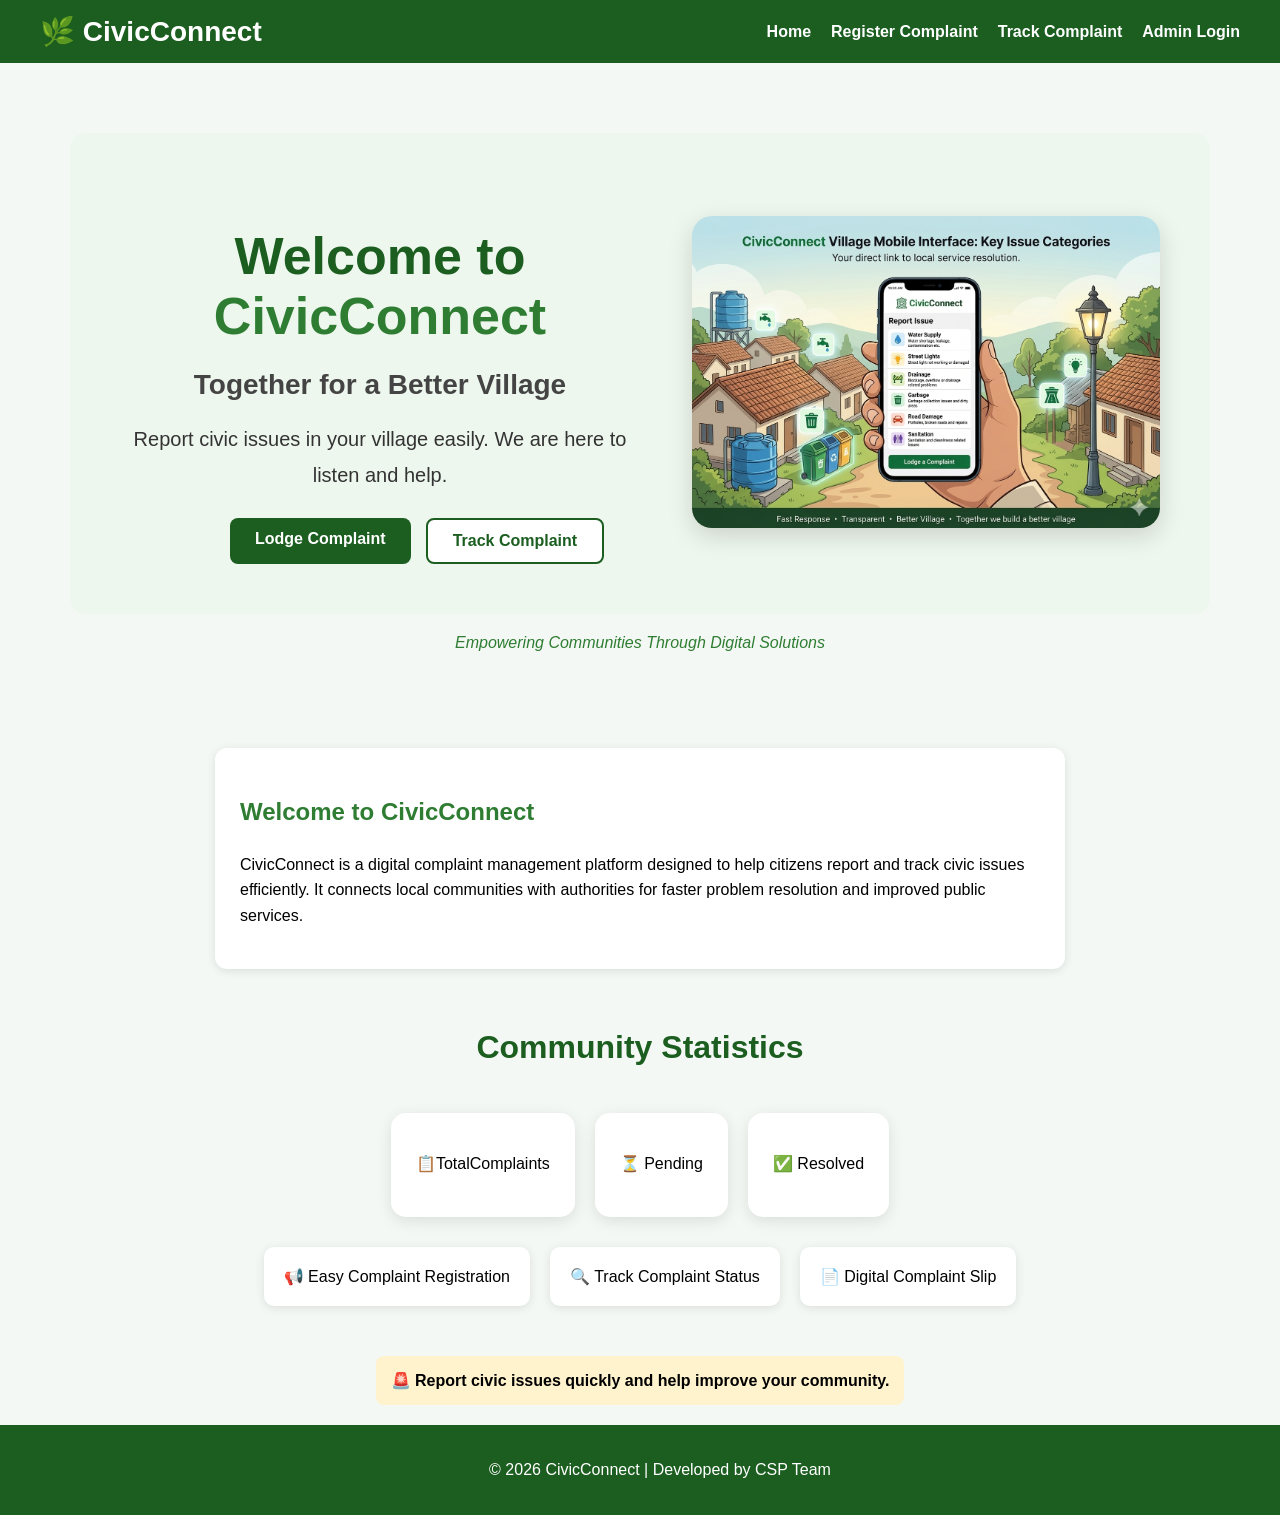
==== commit 0c47f90f: "Updated API URLs to Render" ====
--- a/index.html
+++ b/index.html
@@ -1,4 +1,3 @@
-<<<<<<< HEAD
 <!DOCTYPE html>
 <html lang="en">
 <head>
@@ -118,125 +117,4 @@
 </script>
 <script src="script.js"></script>
 </body>
-=======
-<!DOCTYPE html>
-<html lang="en">
-<head>
-    <meta charset="UTF-8">
-    <meta name="viewport" content="width=device-width, initial-scale=1.0">
-    <title>CivicConnect</title>
-    <link rel="stylesheet" href="style.css">
-</head>
-<body>
-    <nav>
-       <h2>🌿 CivicConnect</h2>
-
-      <ul>
-        <li><a href="index.html">Home</a></li>
-        <li><a href="complaint.html">Register Complaint</a></li>
-        <li><a href="track.html">Track Complaint</a></li>
-        <li><a href="admin.html">Admin Login</a></li>
-      </ul>
-    </nav>
-
-<div class="container">
-
-   <section class="hero">
-
-    <div class="hero-text">
-        <h1>Welcome to <span>CivicConnect</span></h1>
-
-        <h2>Together for a Better Village</h2>
-
-        <p>
-            Report civic issues in your village easily.
-            We are here to listen and help.
-        </p>
-
-        <div class="hero-buttons">
-            <a href="complaint.html" class="btn">Lodge Complaint</a>
-            <a href="track.html" class="btn secondary-btn">Track Complaint</a>
-        </div>
-    </div>
-
-    <div class="hero-image">
-        <img src="images/Village.png" alt="Village Image">
-    </div>
-
-</section>
-<p class="motto">
-    Empowering Communities Through Digital Solutions
-</p>
-
-</div>
-<div class="welcome-box">
-
-    <h2>Welcome to CivicConnect</h2>
-
-    <p>
-        CivicConnect is a digital complaint management platform
-        designed to help citizens report and track civic issues
-        efficiently. It connects local communities with authorities
-        for faster problem resolution and improved public services.
-    </p>
-
-</div>
-<h2 class="section-title">Community Statistics</h2>
-<div class="cards">
-
-    <div class="card">
-        
-        <p>📋TotalComplaints</p>
-        <h3 id="totalComplaints"></h3>
-    </div>
-
-    <div class="card">
-          <p>⏳ Pending</p>
-            <h3 id="pendingComplaints"></h3>
-    </div>
-
-    <div class="card">
-          <p>✅ Resolved</p>
-          <h3 id ="resolvedComplaints"></h3>
-    </div>
-
-    
-</div>
-<div class="features">
-
-    <div class="feature">
-        📢 Easy Complaint Registration
-    </div>
-
-    <div class="feature">
-        🔍 Track Complaint Status
-    </div>
-
-    <div class="feature">
-        📄 Digital Complaint Slip
-    </div>
-
-</div>
-<div class="announcement">
-    🚨 Report civic issues quickly and help improve your community.
-</div>
-<footer>
-    <p>© 2026 CivicConnect | Developed by CSP Team</p>
-</footer>
-<script>
-async function loadHomeStats(){
-
-    const res = await fetch("http://127.0.0.1:5000/stats");
-    const data = await res.json();
-
-    document.getElementById("totalComplaints").innerText = data.total;
-    document.getElementById("pendingComplaints").innerText = data.pending;
-    document.getElementById("resolvedComplaints").innerText = data.resolved;
-}
-
-loadHomeStats();
-</script>
-<script src="script.js"></script>
-</body>
->>>>>>> 71b3e4e4f6f902c95fc9786afb96cfff1a161ab1
 </html>
--- a/style.css
+++ b/style.css
@@ -1,4 +1,3 @@
-<<<<<<< HEAD
 body{
     margin:0;
     font-family:Arial, sans-serif;
@@ -1340,1347 +1339,4 @@
     padding: 15px;
     border-radius: 10px;
     box-shadow: 0 2px 8px rgba(0,0,0,0.1);
-=======
-body{
-    margin:0;
-    font-family:Arial, sans-serif;
-    background:#f4f8f4;
-}
-
-.container{
-    text-align:center;
-    padding:50px;
-    margin-top:0;
-}
-
-h1{
-    color:#2e7d32;
-    font-size:48px;
-}
-
-.subtitle{
-    font-size:22px;
-    color:#444;
-}
-
-.tagline{
-    color:#666;
-    margin-bottom:30px;
-}
-
-button{
-    background:#2e7d32;
-    color:white;
-    border:none;
-    padding:12px 25px;
-    border-radius:8px;
-    cursor:pointer;
-    font-size:16px;
-    transition:0.3s;
-}
-
-button:hover{
-    transform:scale(1.05);
-    background:#1b5e20 ;
-    transform:translateY(-2px) ;
-    transition:0.3s;
-}
-
-.categories{
-    margin-top:60px;
-}
-
-.cards{
-    display:flex;
-    flex-wrap:wrap;
-    justify-content:center;
-    gap:20px;
-    margin-top:20px;
-}
-
-.card{
-    background:white;
-    padding:25px;
-    border-radius:15px;
-    box-shadow:0px 4px 15px rgba(0,0,0,0.1);
-    text-align:center;
-    transition:0.3s;
-}
-
-.card:hover{
-    transform:translateY(-5px);
-}
-.card h3{
-    color:#2e7d32;
-}
-input,
-select,
-textarea{
-    width:300px;
-    padding:10px;
-    margin:5px;
-    border-radius:5px;
-    border:1px solid #ccc;
-}
-nav{
-    background:#1b5e20;
-    color:white;
-    display:flex;
-    justify-content:space-between;
-    align-items:center;
-    padding:15px 40px;
-}
-
-nav h2{
-    margin:0;
-    color:white;
-    font-size:28px;
-}
-
-nav ul{
-    list-style:none;
-    display:flex;
-    gap:20px;
-    margin:0;
-    padding:0;
-}
-
-nav a{
-    color:white;
-    text-decoration:none;
-    font-weight:bold;
-    font-size:16px;
-}
-
-nav a:hover{
-    text-decoration:underline;
-}
-footer{
-    background:#1b5e20;
-    color:white;
-    text-align:center;
-    padding:20px;
-    margin-top:30px;
-    width:100%;
-}
-.hero{
-    padding:40px 20px;
-}
-
-.hero h1{
-    font-size:45px;
-    margin-bottom:10px;
-}
-
-.subtitle{
-    font-size:22px;
-    color:#444;
-}
-
-.tagline{
-    font-size:18px;
-    color:#666;
-    margin-bottom:30px;
-}
-.form-card{
-    background:white;
-    width:90%;
-    max-width:950px ;
-    margin:auto;
-    padding:30px;
-    border-radius:12px;
-    box-shadow:0px 2px 10px rgba(0,0,0,0.15);
-}
-.hero{
-    background: linear-gradient(135deg,#1b5e20,#2e7d32);
-    color:white;
-    padding:50px 20px;
-    border-radius:15px;
-    margin-top:20px;
-}
-
-.hero h1{
-    font-size:45px;
-    margin-bottom:10px;
-    color: white;
-}
-
-.subtitle{
-    font-size:24px;
-    color:#f0fdf4
-}
-
-.tagline{
-    font-size:18px;
-    color:#e8f5e9;
-}
-.welcome-box{
-    background:white;
-    padding:25px;
-    margin:30px auto;
-    border-radius:12px;
-    box-shadow:0px 2px 10px rgba(0,0,0,0.1);
-    max-width:800px;
-    font-size:16px;
-    line-height:1.6;
-}
-
-.welcome-box h2{
-    color:#2e7d32;
-}
-.announcement{
-    background:#fff3cd;
-    padding:15px;
-    margin:20px auto;
-    max-width:800px;
-    border-radius:8px;
-    font-weight:bold;
-}
-.hero{
-    display:flex;
-    justify-content:space-between;
-    align-items:center;
-    padding:50px;
-    background:#eef7ee;
-    border-radius:15px;
-    margin:20px;
-}
-
-.hero-text{
-    width:50%;
-}
-
-.hero-text h1{
-    font-size:52px;
-    color:#1b5e20;
-    margin-bottom:10px;
-    font-weight:700 ;
-}
-
-.hero-text span{
-    color:#2e7d32;
-}
-
-.hero-text h2{
-    font-size:28px;
-    color:#444;
-    margin-bottom:20px;
-}
-
-.hero-text p{
-    font-size:20px;
-    line-height:1.8;
-    margin-bottom:25px;
-    color:#333333;
-    font-weight:500;
-}
-
-.hero-buttons{
-    display:flex;
-    gap:15px;
-    margin-left:110px;
-}
-
-.btn{
-    background:#1b5e20;
-    color:white;
-    padding:12px 25px;
-    text-decoration:none;
-    border-radius:8px;
-    font-weight:bold;
-    transition:0.3s ;
-}
-.btn:hover{
-    transform:translateY(-3px);
-}
-
-.secondary-btn{
-    background:white;
-    color:#1b5e20;
-    border:2px solid #1b5e20;
-}
-
-.hero-image{
-    width:45%;
-    text-align:center;
-}
-
-.hero-image img{
-    width:100%;
-    max-width:450px;
-    border-radius:20px ;
-    box-shadow:0px 8px 25px rgba(0,0,0,0.15) ;
-}
-.hero-image img{
-    width:100%;
-    max-width:600px;
-    transition:0.3s;
-}
-
-.hero-image img:hover{
-    transform:scale(1.03);
-}
-.features{
-    display:flex;
-    justify-content:center;
-    gap:20px;
-    margin:30px 0;
-}
-
-.feature{
-    background:white;
-    padding:20px;
-    border-radius:10px;
-    box-shadow:0px 2px 10px rgba(0,0,0,0.1);
-}
-.section-title{
-    text-align:center;
-    color:#1b5e20;
-    font-size:32px;
-    margin-top:30px;
-}
-.motto{
-    color:#2e7d32;
-    font-style:italic;
-    margin-top:10px;
-}
-/* Complaint Page */
-
-.complaint-container{
-    max-width:800px;
-    margin:40px auto;
-    background:#ffffff;
-    padding:30px;
-    border-radius:20px;
-    box-shadow:0 5px 20px rgba(0,0,0,0.1);
-    width:90% ;
-}
-
-.complaint-container h1{
-    text-align:center;
-    color:#2e7d32;
-    margin-bottom:10px;
-}
-
-.subtitle{
-    text-align:center;
-    color:#666;
-    margin-bottom:30px;
-}
-
-label{
-    display:block;
-    margin-top:15px;
-    font-weight:bold;
-    font-size:16px ;
-    font-weight:600 ;
-    color: #333;
-}
-
-input,
-select,
-textarea{
-    width:100%;
-    padding:12px;
-    margin-top:5px;
-    border:1px solid #ddd;
-    border-radius:8px;
-    box-sizing:border-box;
-}
-
-.submit-btn{
-    background:#2e7d32;
-    color:white;
-    border:none;
-    padding:14px 30px;
-    border-radius:8px;
-    margin-top:20px;
-    cursor:pointer;
-    font-size:16px;
-    font-weight: bold;
-}
-
-.submit-btn:hover{
-    background:#1b5e20;
-}
-.form-header{
-    height:8px;
-    background:#2e7d32;
-    border-radius:10px 10px 0 0;
-    margin:-30px -30px 20px -30px;
-}
-.complaint-layout{
-    display:flex;
-    gap:50px;
-    align-items:flex-start;
-}
-
-.form-section{
-    flex:3;
-}
-
-.category-section{
-    background:#f1f8f4;
-    border-left:4px solid #2e7d32;
-    border-radius:12px;
-    padding:20px;
-}
-input,
-select,
-textarea{
-    width:100%;
-    box-sizing:border-box;
-}
-
-.form-section{
-    flex:2;
-}
-
-.category-section{
-    flex:1;
-    background:#f8f9fa;
-    padding:20px;
-    border-radius:15px;
-    box-shadow:0 4px 10px rgba(0,0,0,0.08);
-    min-height:280px ;
-}
-
-.category-section h3{
-    color:#2e7d32;
-    margin-bottom:15px;
-}
-
-.category-section p{
-    margin:12px 0;
-    font-weight:500;
-}
-.note{
-    margin-top:20px;
-    padding:12px;
-    background:#e8f5e9;
-    border-radius:8px;
-    color:#2e7d32;
-}
-.complaint-container{
-    display:flex;
-    gap:30px;
-    justify-content:center;
-    align-items:flex-start;
-    max-width:1100px;
-    margin:auto;
-    padding:40px 20px;
-}
-
-.form-section{
-    flex:2;
-}
-
-.category-section{
-    flex:1;
-    background:white;
-    padding:20px;
-    border-radius:12px;
-    box-shadow:0 4px 15px rgba(0,0,0,0.1);
-}
-input,
-select,
-textarea{
-    width:100%;
-    padding:12px;
-    border:1px solid #ccc;
-    border-radius:8px;
-    margin-top:5px;
-}
-
-input:focus,
-select:focus,
-textarea:focus{
-    border-color:#2e7d32;
-    outline:none;
-    box-shadow:0 0 5px rgba(46,125,50,0.3);
-}
-.category-card{
-    background:white;
-    padding:25px;
-    border-radius:15px;
-    box-shadow:0 4px 15px rgba(0,0,0,0.08);
-}
-.complaint-layout{
-    display:flex;
-    gap:30px;
-    align-items:flex-start;
-}
-
-.form-section{
-    width: 60%;
-    flex: 4;
-}
-.right-panel{
-    width: 40%;
-}
-
-.category-section{
-    background: linear-gradient(135deg,#f5fff5,#e8f5e9);
-    padding: 25px;
-    border-radius: 15px;
-    box-shadow: 0 5px 15px rgba(0,0,0,0.1);
-    border-left: 5px solid #2e7d32;
-    flex: 1;
-    max-width:250px ;
-}
-.category-section h3{
-    color:#1b5e20;
-    margin-bottom:15px;
-}
-
-.category-section p{
-    margin:12px 0;
-}
-@media (max-width: 768px) {
-  .complaint-layout {
-    flex-direction: column;
-  }
-}
-.right-panel{
-    display:flex;
-    flex-direction:column;
-    gap:20px;
-}
-
-.category-section{
-    background:#ffffff;
-    padding:20px;
-    border-radius:12px;
-    box-shadow:0 2px 10px rgba(0,0,0,0.08);
-}
-
-.info-box{
-    background:#f1f8f4;
-    padding:15px;
-    border-radius:12px;
-    border-left:4px solid #2e7d32;
-    box-shadow:0 2px 10px rgba(0,0,0,0.08);
-    max-width:250 px ;
-}
-.right-panel{
-    display:flex;
-    flex-direction:column;
-    gap:20px;
-}
-
-.category-section{
-    background:#ffffff;
-    padding:20px;
-    border-radius:12px;
-    box-shadow:0 2px 10px rgba(0,0,0,0.08);
-}
-
-.info-box{
-    background:#f1f8f4;
-    padding:15px;
-    border-radius:12px;
-    border-left:4px solid #2e7d32;
-    box-shadow:0 2px 10px rgba(0,0,0,0.08);
-}
-.category-section,
-.info-box{
-    background:#f8fff8;
-    padding:20px;
-    border-radius:12px;
-    box-shadow:0 3px 10px rgba(0,0,0,0.08);
-}
-.track-card{
-    max-width:700px;
-    margin:50px auto;
-    background:white;
-    padding:30px;
-    border-radius:15px;
-    box-shadow:0 4px 15px rgba(0,0,0,0.1);
-}
-
-.track-card h1{
-    text-align:center;
-    color:#2e7d32;
-}
-
-.track-card input{
-    width:100%;
-    margin-bottom:15px;
-}
-
-.status-box{
-    margin-top:30px;
-    padding:20px;
-    background:#f8fff8;
-    border-left:5px solid #2e7d32;
-    border-radius:10px;
-    text-align:left;
-}
-
-.progress{
-    margin-top:15px;
-    line-height:2;
-}
-.track-container{
-    max-width:900px;
-    margin:auto;
-}
-
-.status-card,
-.history-card{
-    background:white;
-    padding:25px;
-    border-radius:15px;
-    box-shadow:0 4px 15px rgba(0,0,0,0.08);
-    margin-top:25px;
-    text-align:left;
-}
-
-.status-header{
-    display:flex;
-    justify-content:space-between;
-    align-items:center;
-}
-
-.status-badge{
-    background:#fff3cd;
-    color:#856404;
-    padding:8px 18px;
-    border-radius:30px;
-    font-weight:bold;
-    box-shadow:0 2px 8px rgba(0,0,0,0.08) ;
-}
-
-.history-card p{
-    margin:12px 0;
-}
-.track-search{
-    display:flex;
-    gap:10px;
-    justify-content:center;
-    margin:25px auto;
-    max-width:700px ;
-
-}
-
-.track-search input{
-    flex:1;
-}
-.track-main-card{
-    background:white;
-    max-width:950px;
-    margin:40px auto;
-    padding:40px;
-    border-radius:20px;
-    box-shadow:0 8px 25px rgba(0,0,0,0.08);
-}
-.timeline{
-    border-left:3px solid #2e7d32;
-    padding-left:20px;
-}
-
-.timeline p{
-    margin:15px 0;
-}
-.thanks-box{
-    background:#e8f5e9;
-    padding:15px;
-    margin-top:20px;
-    border-radius:10px;
-    color:#1b5e20;
-    font-weight:500;
-}
-.admin-card{
-    max-width:500px;
-    margin:60px auto;
-    background:white;
-    padding:35px;
-    border-radius:20px;
-    box-shadow:0 5px 20px rgba(0,0,0,0.1);
-}
-
-.admin-card h1{
-    text-align:center;
-    color:#2e7d32;
-    margin-bottom:10px;
-}
-
-.admin-card .subtitle{
-    text-align:center;
-    color:#666;
-    margin-bottom:25px;
-}
-
-.admin-card label{
-    display:block;
-    margin-top:15px;
-    font-weight:600;
-}
-
-.login-btn{
-    width:100%;
-    margin-top:25px;
-    padding:14px;
-    font-size:16px;
-    font-weight:bold;
-}
-.admin-note{
-    text-align:center;
-    margin-top:20px;
-    color:#666;
-    font-size:14px;
-}
-html, body{
-    height:100%;
-}
-
-body{
-    display:flex;
-    flex-direction:column;
-}
-
-footer{
-    margin-top:auto;
-}
-/* Dashboard */
-
-.dashboard-title{
-    text-align:center;
-    color:#1b5e20;
-    margin-bottom:20px;
-    margin-top:0 ;
-}
-
-.dashboard-cards{
-    display:flex;
-    gap:20px;
-    justify-content:center;
-    flex-wrap:wrap;
-    margin-bottom:30px;
-}
-
-.dashboard-card{
-    background:white;
-    padding:20px;
-    border-radius:15px;
-    text-align:center;
-    box-shadow:0 4px 15px rgba(0,0,0,0.08);
-    min-height:160px ;
-    display: flex;
-    flex-direction:column ;
-    justify-content: center;
-    flex: 1;
-    box-sizing: border-box;
-}
-
-.dashboard-card h3{
-    margin-bottom:18px;
-}
-
-.dashboard-card p{
-    font-size:30px;
-    font-weight:bold;
-    margin-top:10px ;
-}
-
-.total{
-    border-top:5px solid #2196f3;
-}
-
-.pending{
-    border-top:5px solid #ff9800;
-}
-
-.progress{
-    border-top:5px solid #ffc107;
-}
-
-.resolved{
-    border-top:5px solid #4caf50;
-}
-
-.dashboard-table{
-    background:white;
-    padding:25px;
-    border-radius:15px;
-    box-shadow:0 4px 15px rgba(0,0,0,0.08);
-    overflow:hidden ;
-}
-
-.dashboard-table h2{
-    color:#1b5e20;
-    margin-bottom:20px;
-}
-
-.dashboard-table table{
-    width:100%;
-    border-collapse:collapse;
-    font-size: 14px;
-}
-
-.dashboard-table th{
-    background:#14532d;
-    color:white;
-    padding:10px;
-    font-size:14px ;
-}
-
-.dashboard-table td{
-    padding:10px;
-    border-bottom:1px solid #ddd;
-    font-size:13px ;
-} 
-.dashboard-card:hover{
-    transform: translateY(-5px);
-    transition: 0.3s;
-}
-
-.status-pending{
-    color:#ff9800;
-    font-weight:bold;
-}
-
-.status-progress{
-    color:#2196f3;
-    font-weight:bold;
-}
-
-.status-resolved{
-    color:#4caf50;
-    font-weight:bold;
-}
-.activity-card{
-    background:white;
-    margin-top:25px;
-    padding:25px;
-    border-radius:15px;
-    box-shadow:0 4px 15px rgba(0,0,0,0.08);
-    text-align:left;
-}
-
-.activity-card h2{
-    color:#1b5e20;
-    margin-bottom:15px;
-}
-
-.activity-card p{
-    margin:12px 0;
-}
-.welcome-admin{
-    background:linear-gradient(135deg,#1b5e20,#2e7d32);
-    color:white;
-    padding:25px;
-    border-radius:15px;
-    margin-bottom:25px;
-    text-align:left;
-}
-
-.welcome-admin h2{
-    margin-bottom:10px;
-    color:white;
-}
-.dashboard-header{
-    display:flex;
-    justify-content:space-between;
-    align-items:center;
-    margin-bottom:1px;
-}
-
-.logout-btn{
-    background:#d32f2f;
-}
-
-.logout-btn:hover{
-    background:#b71c1c;
-}
-.activity-list{
-    list-style:none;
-    padding-left:0;
-}
-
-.activity-list li{
-    padding:12px 0;
-    border-bottom:1px solid #eee;
-}
-.quick-info{
-    display:flex;
-    justify-content:space-around;
-    background:white;
-    padding:15px;
-    border-radius:12px;
-    margin-bottom:20px;
-    box-shadow:0 3px 10px rgba(0,0,0,0.08);
-}
-.dashboard-table tr:hover{
-    background:#f5fff5;
-}
-@media (max-width:768px){
-
-    nav{
-        flex-direction:column;
-        gap:10px;
-        padding:15px;
-    }
-
-    nav ul{
-        flex-wrap:wrap;
-        justify-content:center;
-    }
-
-    .hero{
-        flex-direction:column;
-        text-align:center;
-    }
-
-    .hero-text,
-    .hero-image{
-        width:100%;
-    }
-
-    .hero-buttons{
-        margin-left:0;
-        justify-content:center;
-    }
-
-    .cards,
-    .dashboard-cards{
-        flex-direction:column;
-        align-items:center;
-    }
-
-    .complaint-layout{
-        flex-direction:column;
-    }
-
-    .form-section,
-    .right-panel{
-        width:100%;
-
-    }
-
-    table{
-        display:block;
-        overflow-x:auto;
-    }
-}
-.chart-card{
-    background:white;
-    padding:20px;
-    border-radius:15px;
-    margin-bottom:25px;
-    box-shadow:0 4px 15px rgba(0,0,0,0.08);
-    width:450px ;
-    height:300px ;
-
-}
-.chart-card canvas{
-    width: 100% !important; 
-    height:220px !important ;
-}
-.dashboard-card:hover{
-    transform:translateY(-5px);
-}
-.charts-container{
-    display:flex;
-    gap:20px;
-    justify-content:center;
-    flex-wrap:wrap;
-    margin-top:30px;
-}
-.charts-container{
-    display:flex;
-    gap:20px;
-    justify-content:center;
-    flex-wrap:wrap;
-    margin:30px 0;
-}
-
-.chart-card{
-    width:420px;
-    height:300px;
-    background:white;
-    padding:20px;
-    border-radius:15px;
-    box-shadow:0 4px 10px rgba(0,0,0,0.1);
-}
-
-.chart-card canvas{
-    max-height:220px;
-}
-.dashboard-layout{
-    display:flex;
-    min-height:100vh;
-}
-
-.sidebar{
-    width:220px;
-    background:#14532d;
-    color:white;
-    padding:20px;
-
-}
-
-.sidebar a{
-    display:block;
-    color:white;
-    text-decoration:none;
-    padding:12px;
-    margin:10px 0;
-    border-radius:8px;
-    transition:0.3s;
-}
-.sidebar a.active{
-    background: #1f7a3f;
-    font-weight: bold;
-}
-
-.sidebar a:hover{
-    background:#1f7a3f;
-    transform:translateX(5px) ;
-}
-.sidebar h2{
-    margin-bottom:40px ;
-}
-
-.main-content{
-    flex:1;
-    padding:30px;
-}
-.charts-row{
-    display:flex;
-    gap:20px;
-    margin-top:20px;
-}
-
-.chart-card{
-    flex:1;
-    background:white;
-    padding:20px;
-    border-radius:12px;
-}
-.status-pending{
-    background: #fff3cd;
-    color: #856404;
-    padding: 5px 12px;
-    border-radius: 20px;
-    font-size: 13px;
-    font-weight: 600;
-}
-
-.status-progress{
-    background: #d1ecf1;
-    color: #0c5460;
-    padding: 5px 12px;
-    border-radius: 20px;
-    font-size: 13px;
-    font-weight: 600;
-}
-
-.status-resolved{
-    background: #d4edda;
-    color: #155724;
-    padding: 5px 12px;
-    border-radius: 20px;
-    font-size: 13px;
-    font-weight: 600;
-}
-.dashboard-layout{
-    display: flex;
-}
-.sidebar{
-    width: 220px;
-    min-height: 100vh;
-    background:#14532d ;
-    color: white;
-    padding:20px ;
-    position: fixed;
-    top:0 ;
-    left:0 ;
-    display: flex;
-    flex-direction: column;
-}
-.sidebar-bottom{
-    margin-top: 200px;
-}
-
-.main-content{
-    flex: 1;
-    padding:30px;
-    margin-left:270px ;
-}
-.bottom-section{
-    display:flex;
-    gap:20px;
-    margin-top:20px;
-}
-
-.activity-card,
-.summary-card{
-    flex:1;
-    background:white;
-    padding:20px;
-    border-radius:12px;
-    box-shadow:0 3px 10px rgba(0,0,0,0.08);
-}
-.search-box{
-    display:flex;
-    gap:10px;
-    margin:20px 0;
-}
-
-.search-box input{
-    flex:1;
-}
-.mini-cards{
-    display:flex;
-    gap:15px;
-    margin-bottom:20px;
-}
-
-.mini-card{
-    background:white;
-    padding:15px;
-    border-radius:12px;
-    flex:1;
-    text-align:center;
-    box-shadow:0 3px 10px rgba(0,0,0,0.08);
-}
-.dashboard-table table{
-    width:100%;
-    table-layout: auto;
-    border-collapse:collapse;
-}
-
-.dashboard-table th,
-.dashboard-table td{
-    padding:18px 35px;
-    text-align:left;
-    white-space: nowrap;
-    letter-spacing:0.5px ;
-}
-.dashboard-table tr:hover{
-    background:#f8fff8 ;
-
-}
-table{
-    width:100%;
-    border-collapse:collapse;
-    margin-top:20px;
-}
-
-table th,
-table td{
-    padding:18px 25px;
-    text-align:left;
-}
-
-.dashboard-table{
-    width:100%;
-    overflow-x:auto;
-    background: white;
-    padding: 25px;
-    border-radius:15px ;
-    box-shadow:0 4px 15px rgba(0,0,0,0.08) ;
-}
-.complaints-page{
-    width: 100%;
-}
-h1{
-    font-size: 38px;
-}
-.receipt-card{
-    margin-top:30px;
-    background:#f8fff8;
-    padding:25px;
-    border-radius:15px;
-    border-left:5px solid #2e7d32;
-    box-shadow:0 4px 15px rgba(0,0,0,0.08);
-}
-
-.receipt-card h2{
-    color:#2e7d32;
-}
-@media print {
-
-    body *{
-        visibility:hidden;
-    }
-
-    #receipt,
-    #receipt *{
-        visibility:visible;
-    }
-
-    #receipt{
-        position:absolute;
-        left:0;
-        top:0;
-        width:100%;
-        padding:20px;
-        box-shadow:none;
-    }
-
-}
-.receipt-card{
-    margin-top:20px;
-    padding:25px;
-    background:#f8fff8;
-    border-left:5px solid #2e7d32;
-    border-radius:15px;
-    box-shadow:0 5px 15px rgba(0,0,0,0.1);
-    text-align:left;
-    border-top:5px solid #2e7d32 ;
-    text-align: left;
-    animation: fadeIn 0.5s ease;
-}
-@keyframes fadeIn{
-    from{
-        opacity:0;
-        transform:translateY(20px);
-    }
-    to{
-        opacity:1;
-        transform:translateY(0);
-    }
-}
-label{
-    color: #1b5e20;
-}
-.area-grid {
-    display: grid;
-    grid-template-columns: repeat(auto-fit, minmax(220px, 1fr));
-    gap: 20px;
-    margin-top: 20px;
-}
-
-.area-card {
-    background: white;
-    padding: 12px;
-    border-radius: 10px;
-    box-shadow: 0 2px 6px rgba(0,0,0,0.1);
-    text-align: center;
-    transition: 0.2s;
-    font-size: 14px;
-}
-
-.area-card h3 {
-    font-size: 16px;
-    margin: 5px 0;
-}
-
-.area-card p {
-    margin: 5px 0;
-    font-size: 13px;
-    color: #555;
-}
-
-.area-card button {
-    margin-top: 8px;
-    padding: 6px 10px;
-    font-size: 13px;
-    background: green;
-    color: white;
-    border: none;
-    border-radius: 5px;
-    cursor: pointer;
-}
-
-.area-card:hover {
-    transform: scale(1.03);
-}
-.complaint-card {
-    background: #fff;
-    padding: 12px;
-    margin: 10px 0;
-    border-radius: 8px;
-    box-shadow: 0 2px 5px rgba(0,0,0,0.1);
-}
-.complaint-row{
-    display:grid;
-    grid-template-columns: 2fr 1fr 1fr 1fr 1fr 1fr 1fr;
-    justify-content:space-between;
-    align-items:center;
-    gap:20px;
-    padding:12px 20px;
-}
-.complaint-header{
-    font-weight:bold;
-    background:#f3f4f6;
-    border-radius:10px;
-    margin-bottom:10px;
-}
-.complaint-card{
-    background:white;
-    margin-bottom:8px;
-    border-radius:10px;
-    box-shadow:0 2px 8px rgba(0,0,0,0.1);
-    padding: 0;
-}
-
-.complaint-row span{
-    flex:1;
-    font-size:14px;
-}
-.status-pending{
-    color:#ff9800;
-    font-weight:bold;
-}
-
-.status-resolved{
-    color:#4caf50;
-    font-weight:bold;
-}
-.download-btn {
-    margin: 10px 0 20px 0;
-    padding: 10px 16px;
-    background: #2563eb;
-    color: white;
-    border: none;
-    border-radius: 8px;
-    cursor: pointer;
-    transition: 0.2s;
-}
-
-.download-btn:hover {
-    background: #1d4ed8;
-    transform: translateY(-2px);
-}
-.reports-header {
-    display: flex;
-    justify-content: space-between;
-    align-items: center;
-    flex-wrap: wrap;
-    gap: 10px;
-}
-.track-box {
-    display: flex;
-    gap: 12px;
-    margin-bottom: 20px;
-    align-items: center;
-}
-
-.track-box input {
-    padding:10px 12px;
-    width:550px;
-    height:45px ;
-    font-size:20px;
-    border-radius: 8px;
-    border:1px solid #ccc ;
-}
-
-.track-box button {
-    padding: 8px 12px;
-    background: #2563eb;
-    color: white;
-    border: none;
-    border-radius: 6px;
-    cursor: pointer;
-}
-
-.track-card {
-    background: white;
-    padding: 15px;
-    border-radius: 10px;
-    box-shadow: 0 2px 8px rgba(0,0,0,0.1);
->>>>>>> 71b3e4e4f6f902c95fc9786afb96cfff1a161ab1
 }
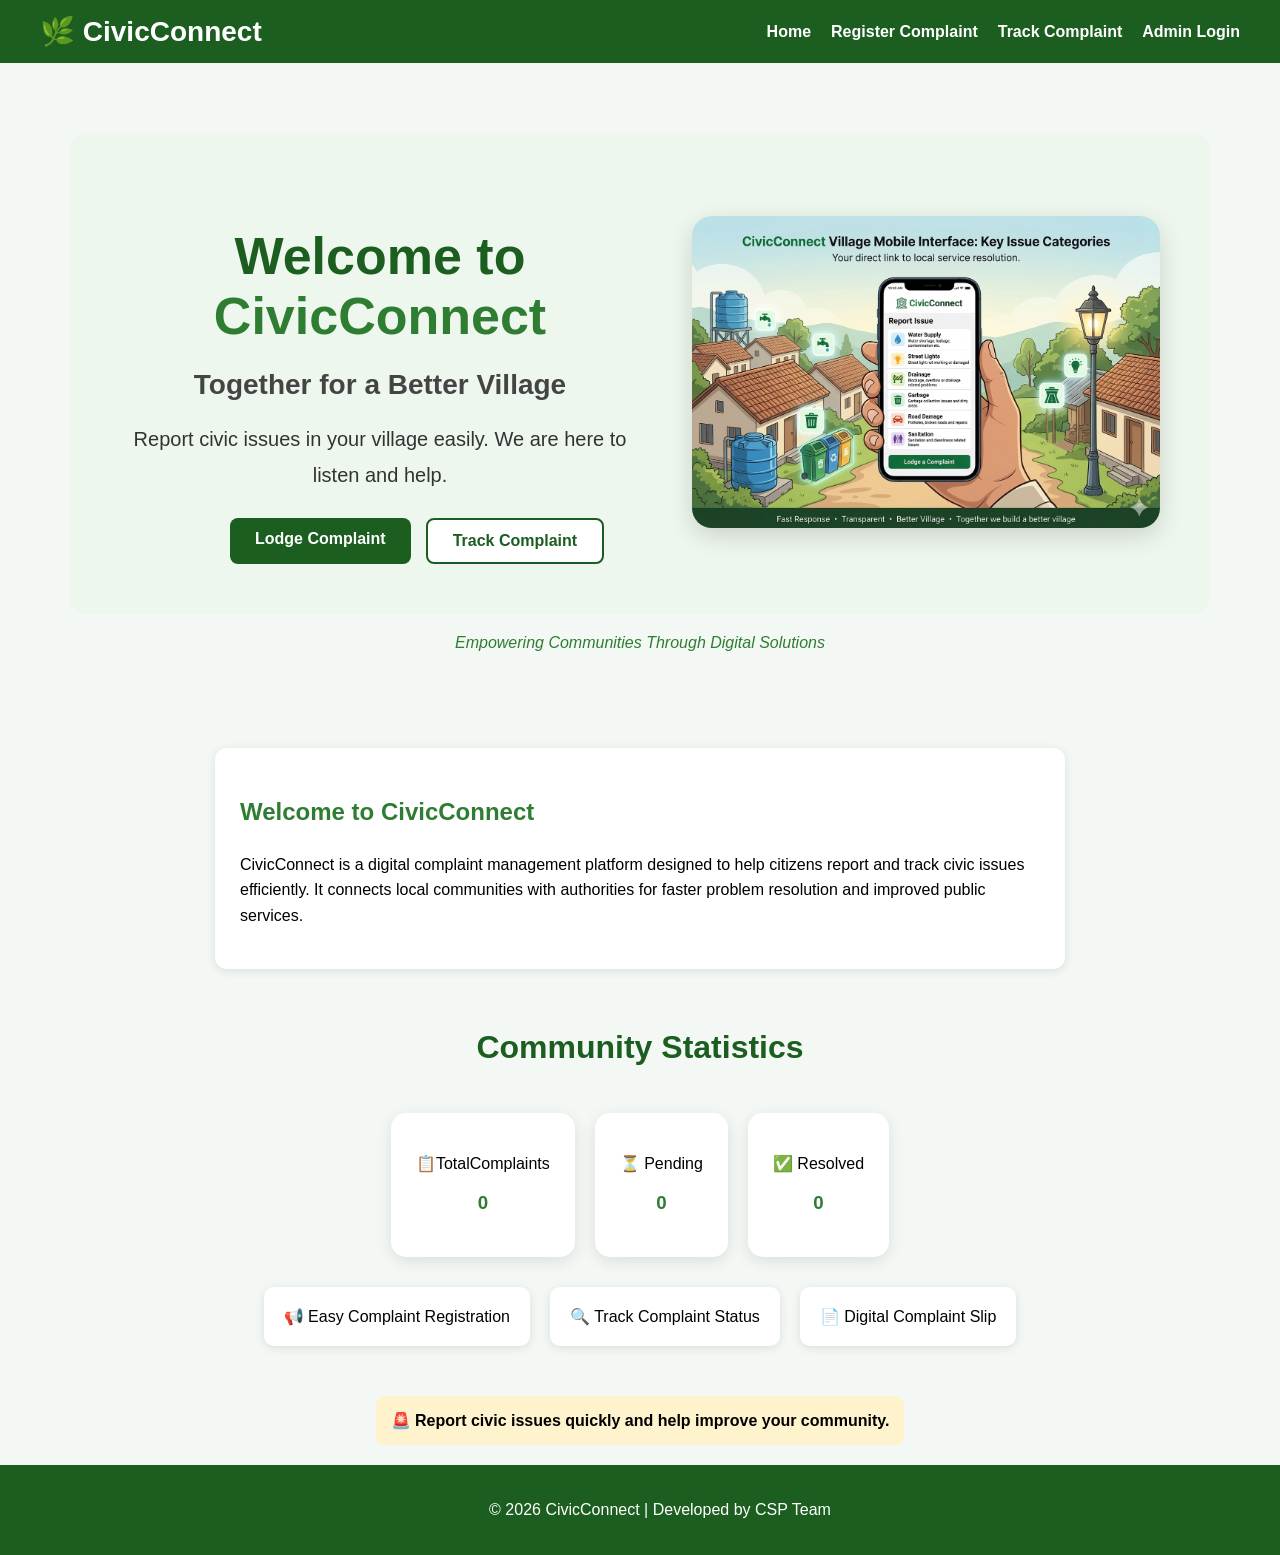
==== commit 52a1e0d7: "Fixed homepage statistics" ====
--- a/index.html
+++ b/index.html
@@ -66,17 +66,17 @@
     <div class="card">
         
         <p>📋TotalComplaints</p>
-        <h3 id="totalComplaints"></h3>
+        <h3 id="totalComplaints">0</h3>
     </div>
 
     <div class="card">
           <p>⏳ Pending</p>
-            <h3 id="pendingComplaints"></h3>
+            <h3 id="pendingComplaints">0</h3>
     </div>
 
     <div class="card">
           <p>✅ Resolved</p>
-          <h3 id ="resolvedComplaints"></h3>
+          <h3 id ="resolvedComplaints">0</h3>
     </div>
 
     
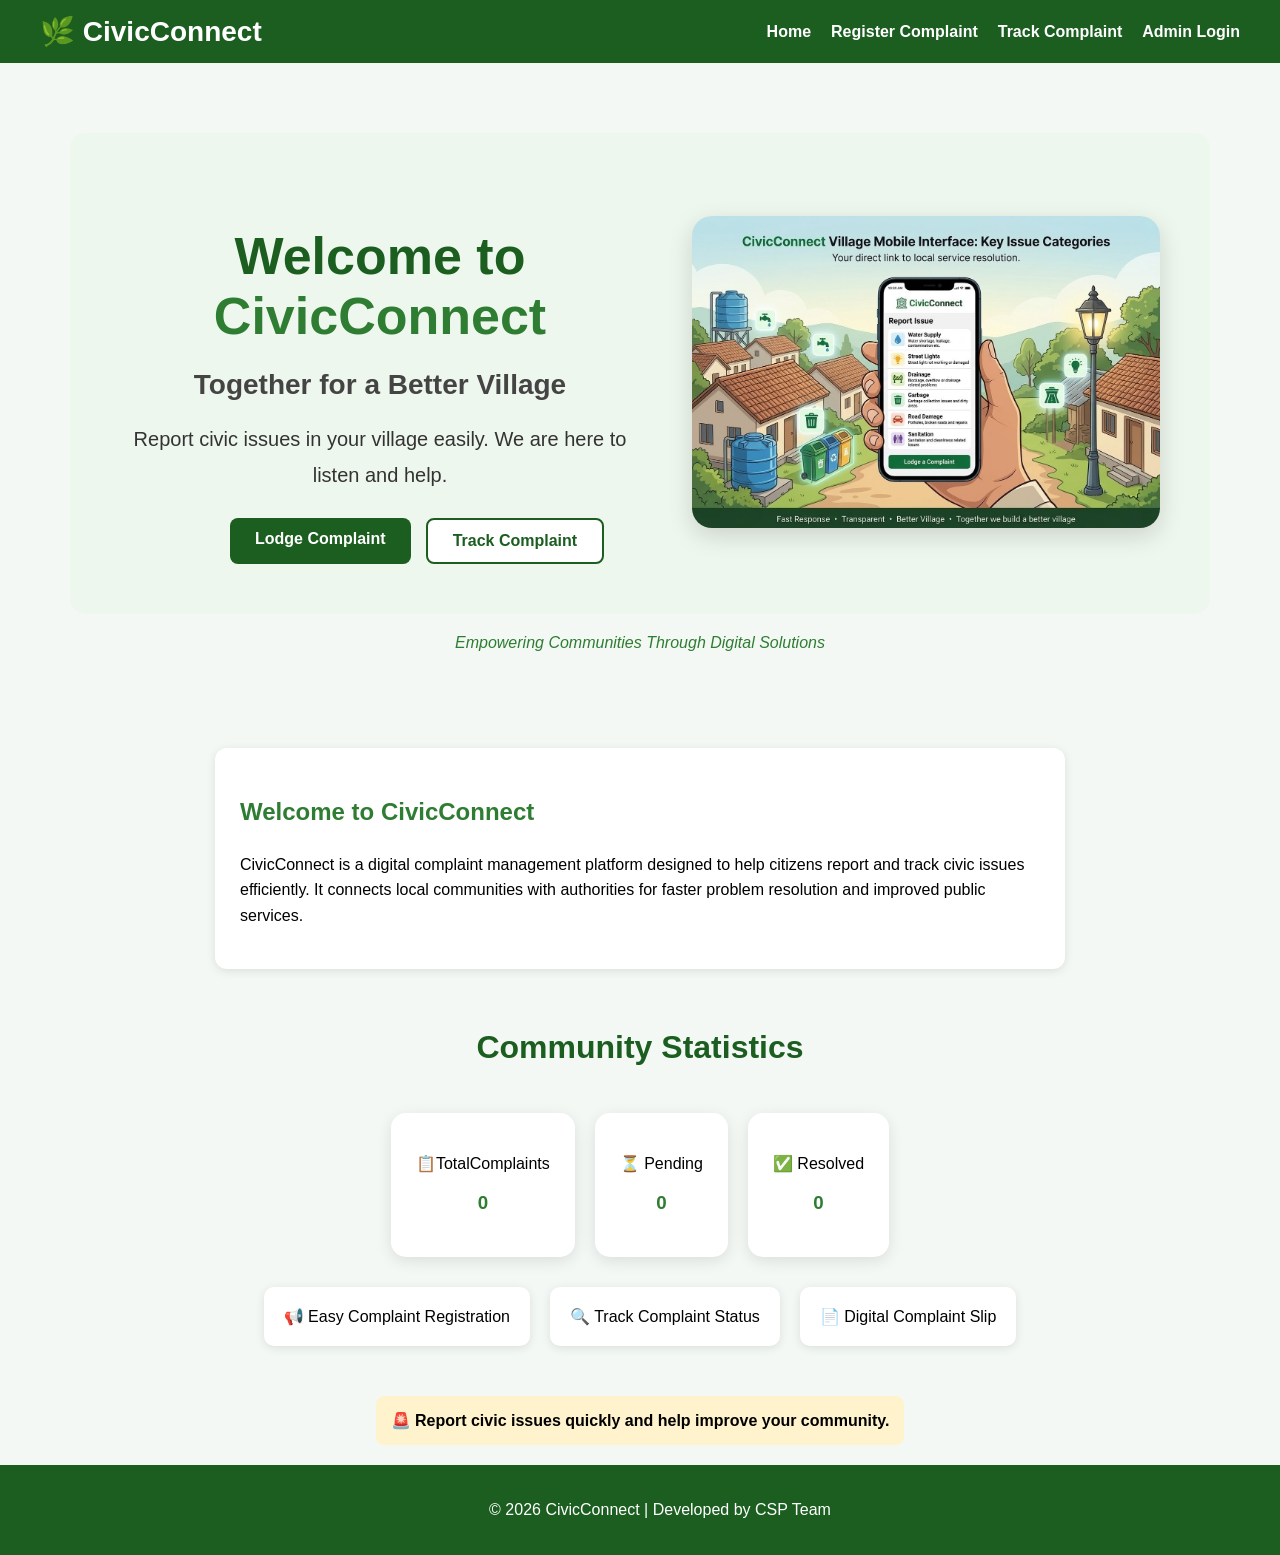
==== commit 7d0fdf46: "Fixed homepage statistics IDs" ====
--- a/index.html
+++ b/index.html
@@ -66,17 +66,17 @@
     <div class="card">
         
         <p>📋TotalComplaints</p>
-        <h3 id="totalComplaints">0</h3>
+        <h3 id="homeTotal">0</h3>
     </div>
 
     <div class="card">
           <p>⏳ Pending</p>
-            <h3 id="pendingComplaints">0</h3>
+            <h3 id="homePending">0</h3>
     </div>
 
     <div class="card">
           <p>✅ Resolved</p>
-          <h3 id ="resolvedComplaints">0</h3>
+          <h3 id ="homeResolved">0</h3>
     </div>
 
     
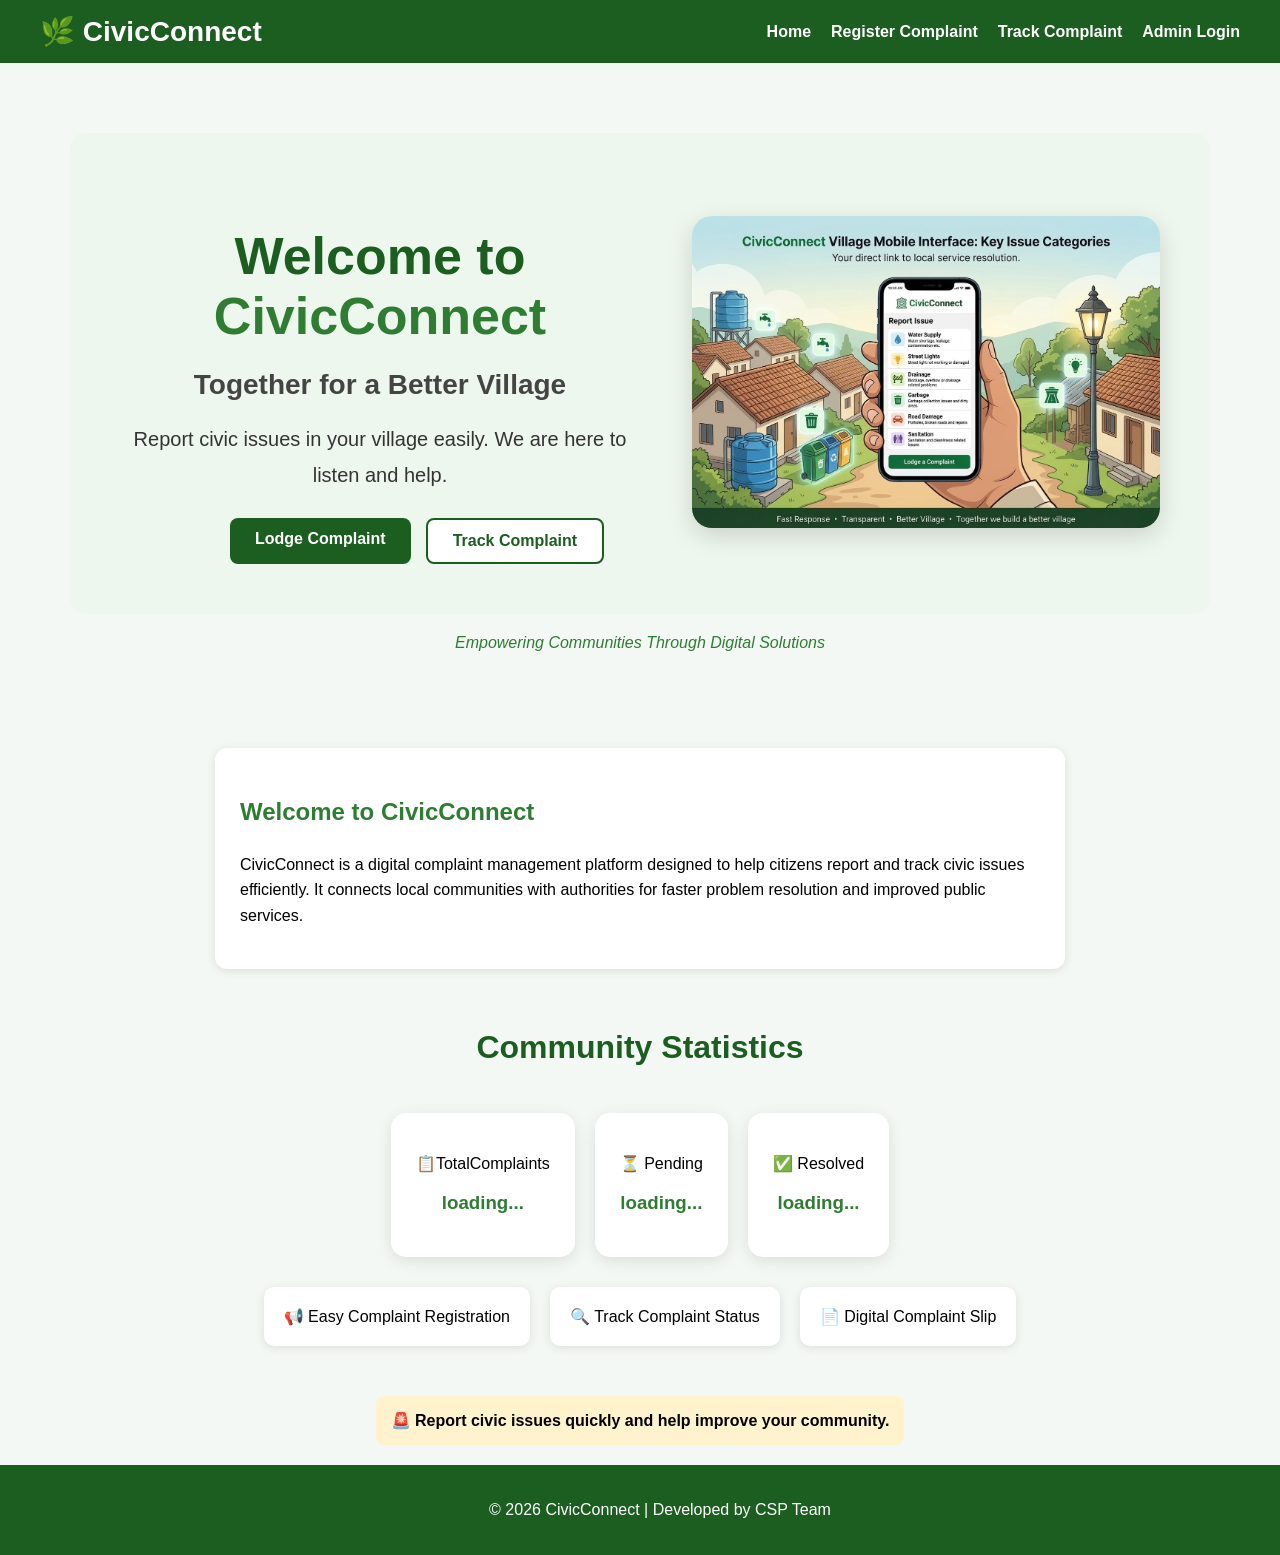
==== commit 2b69a33d: "added dropdown" ====
--- a/index.html
+++ b/index.html
@@ -66,17 +66,17 @@
     <div class="card">
         
         <p>📋TotalComplaints</p>
-        <h3 id="homeTotal">0</h3>
+        <h3 id="homeTotal">loading...</h3>
     </div>
 
     <div class="card">
           <p>⏳ Pending</p>
-            <h3 id="homePending">0</h3>
+            <h3 id="homePending">loading...</h3>
     </div>
 
     <div class="card">
           <p>✅ Resolved</p>
-          <h3 id ="homeResolved">0</h3>
+          <h3 id ="homeResolved">loading...</h3>
     </div>
 
     
